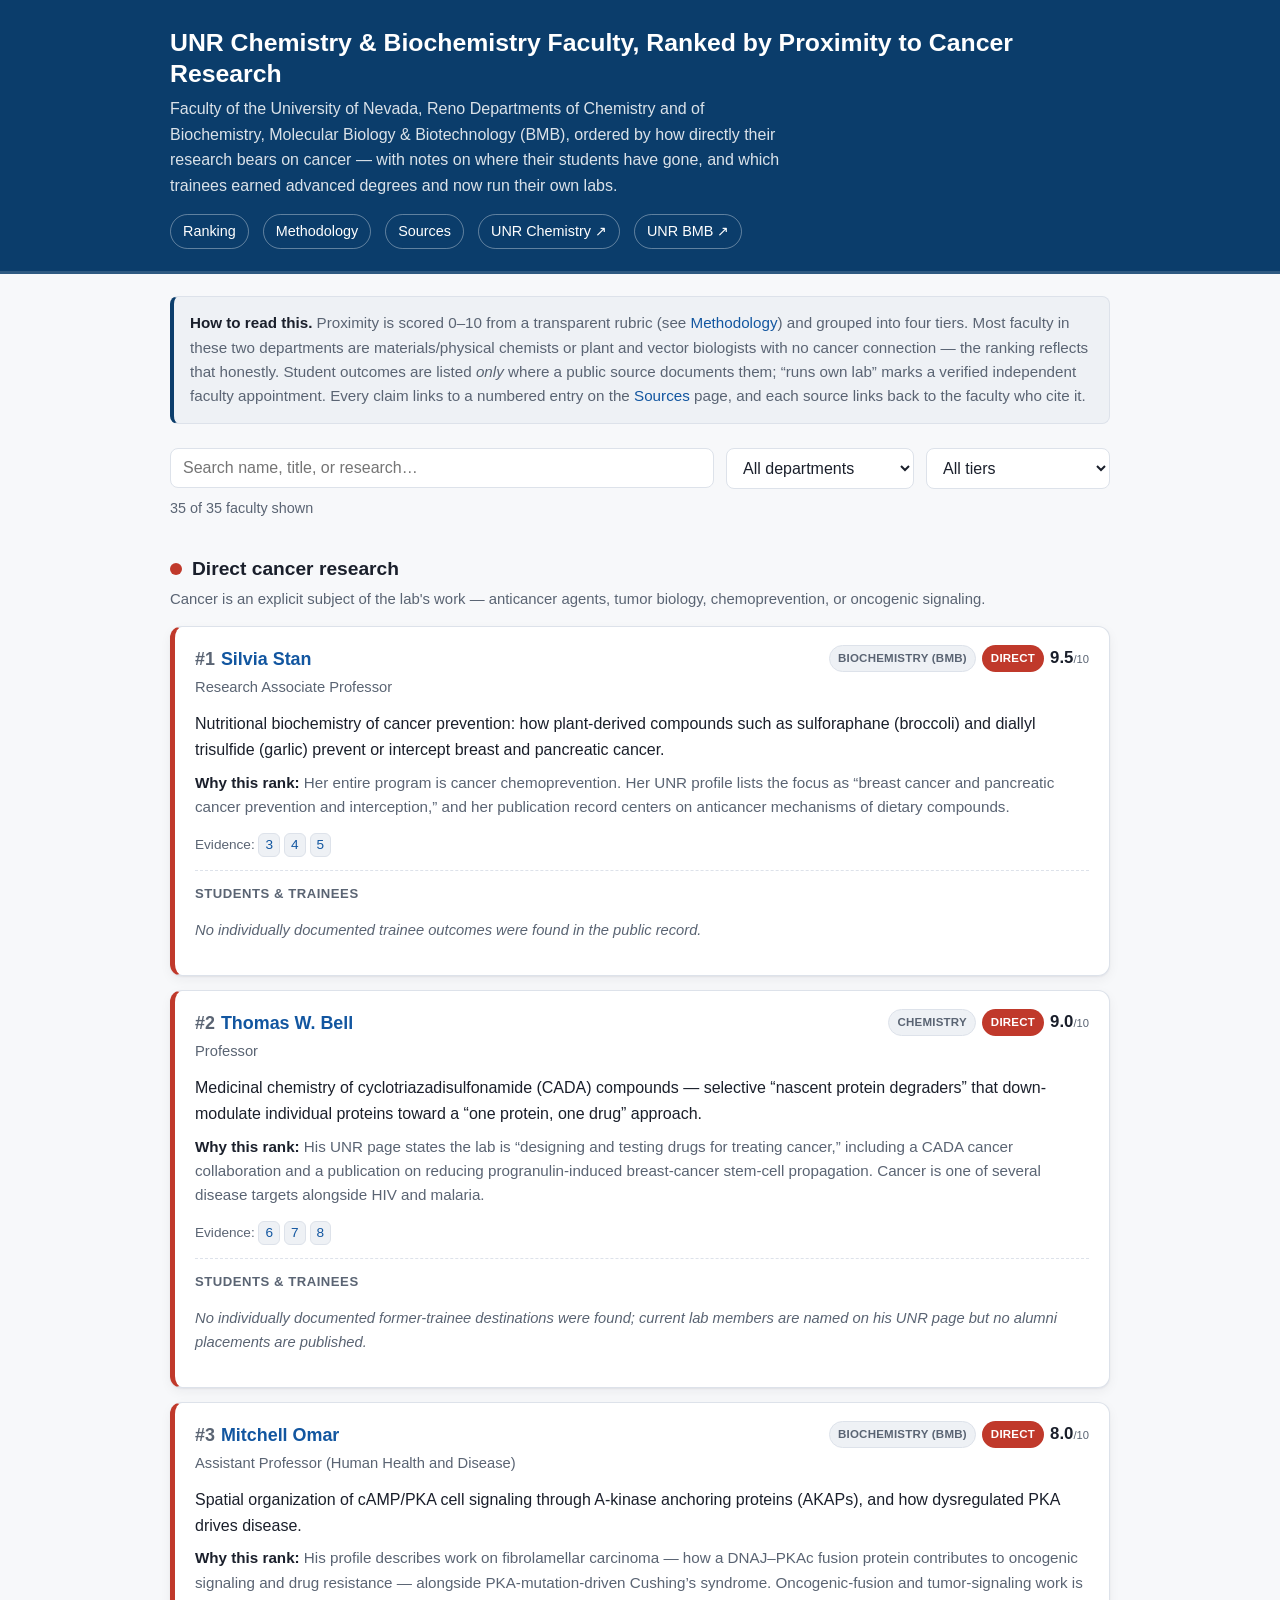
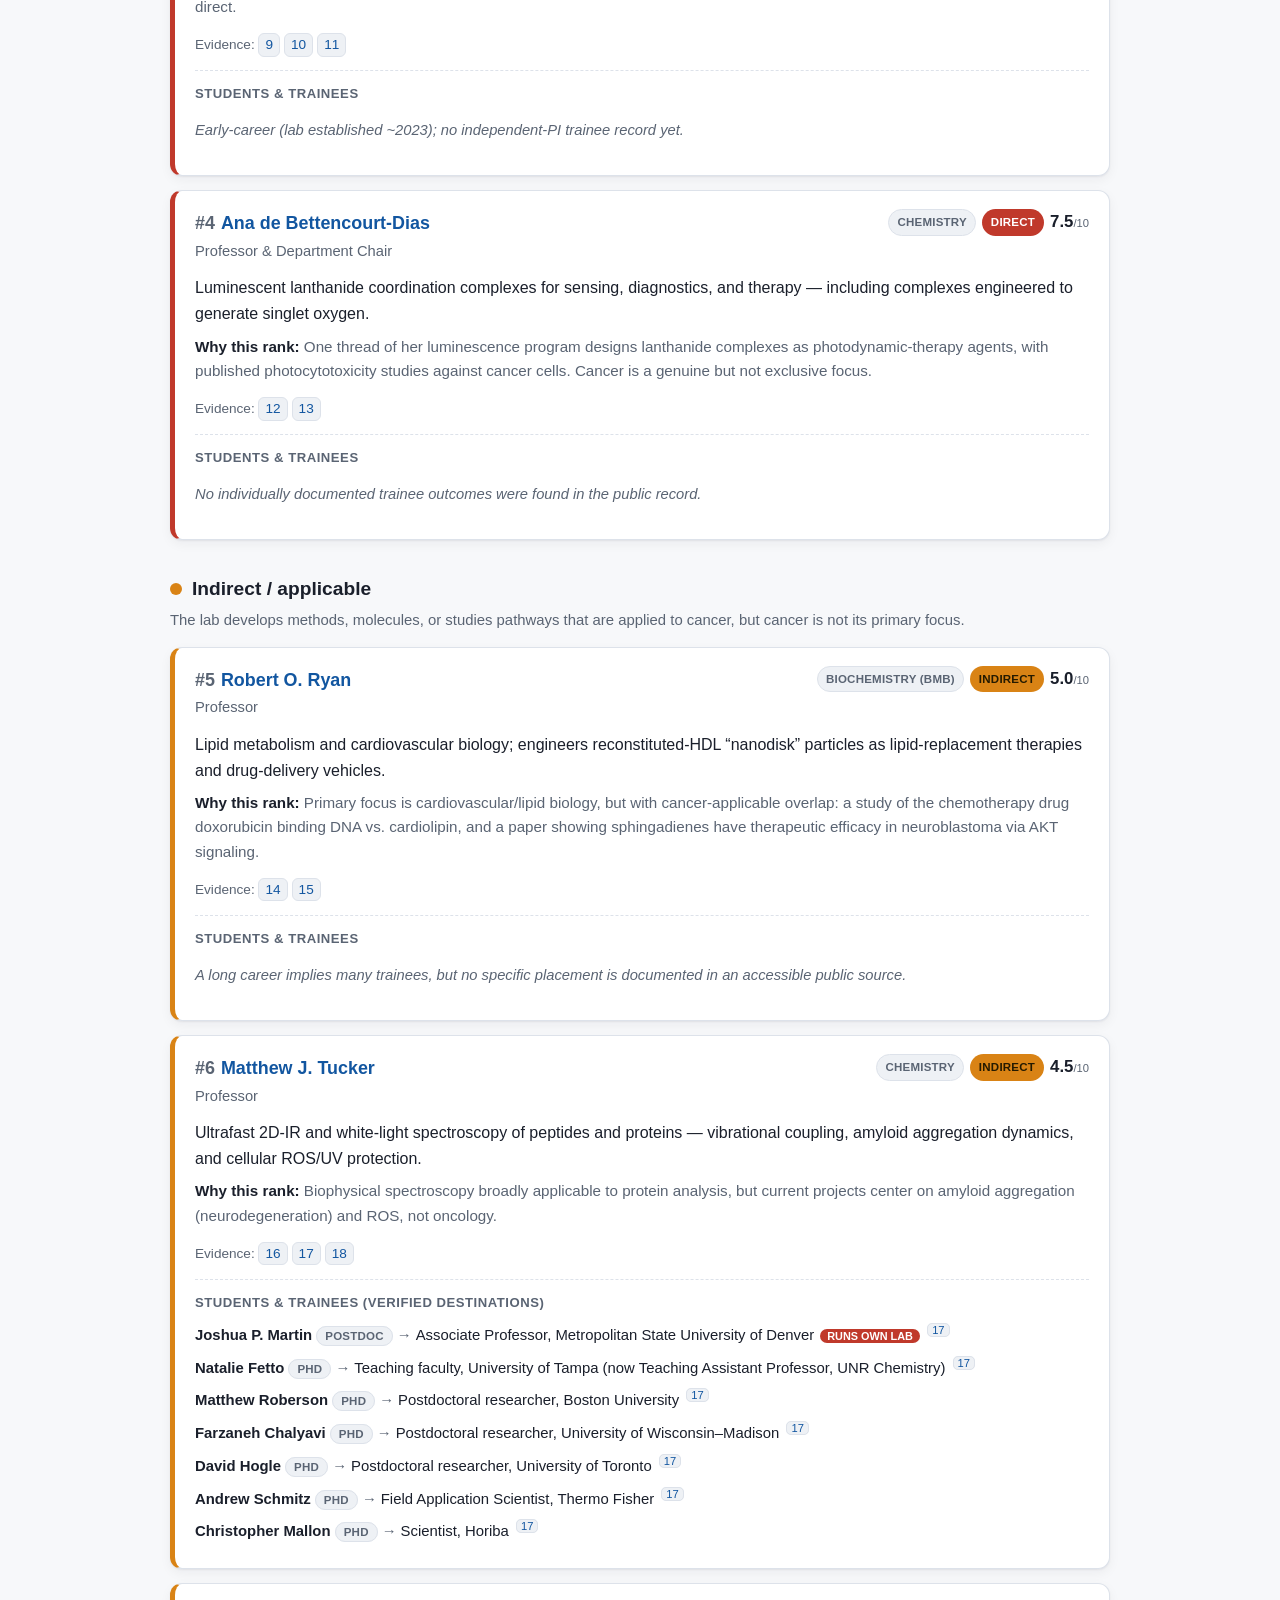
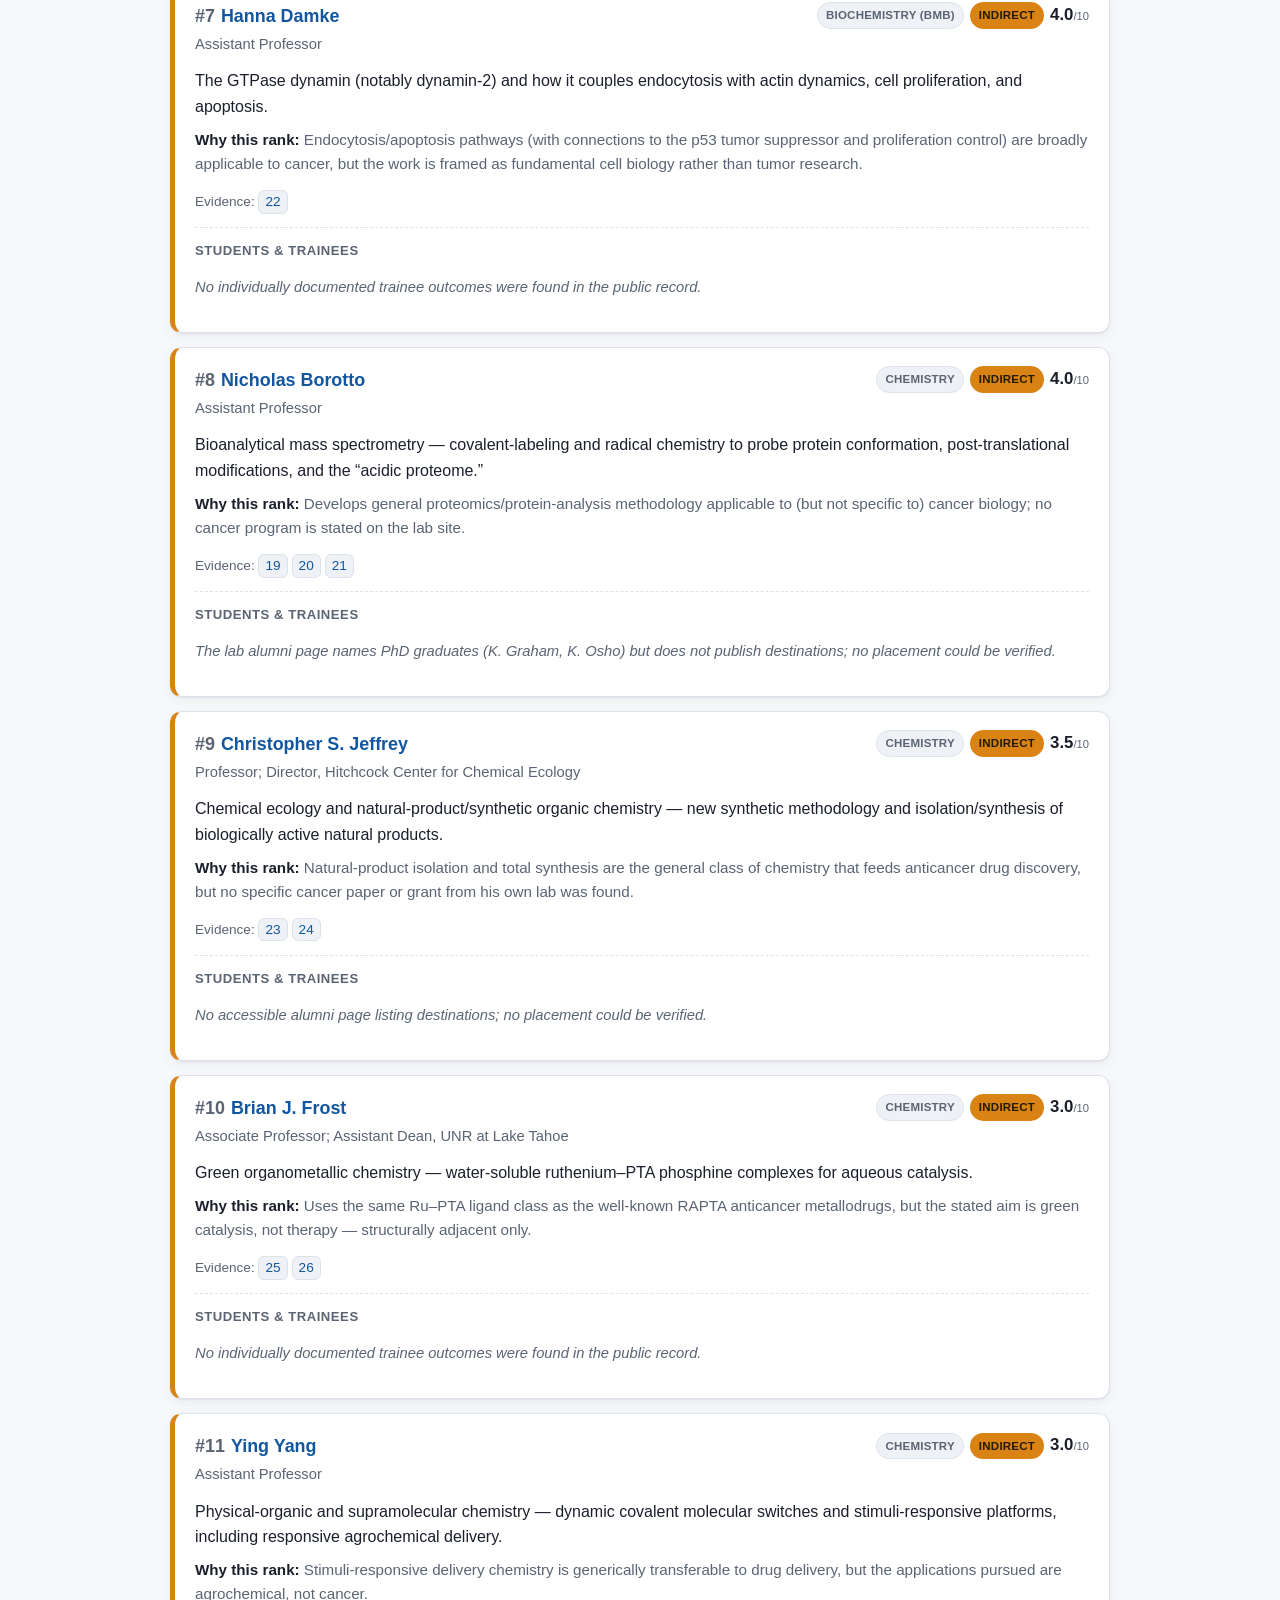
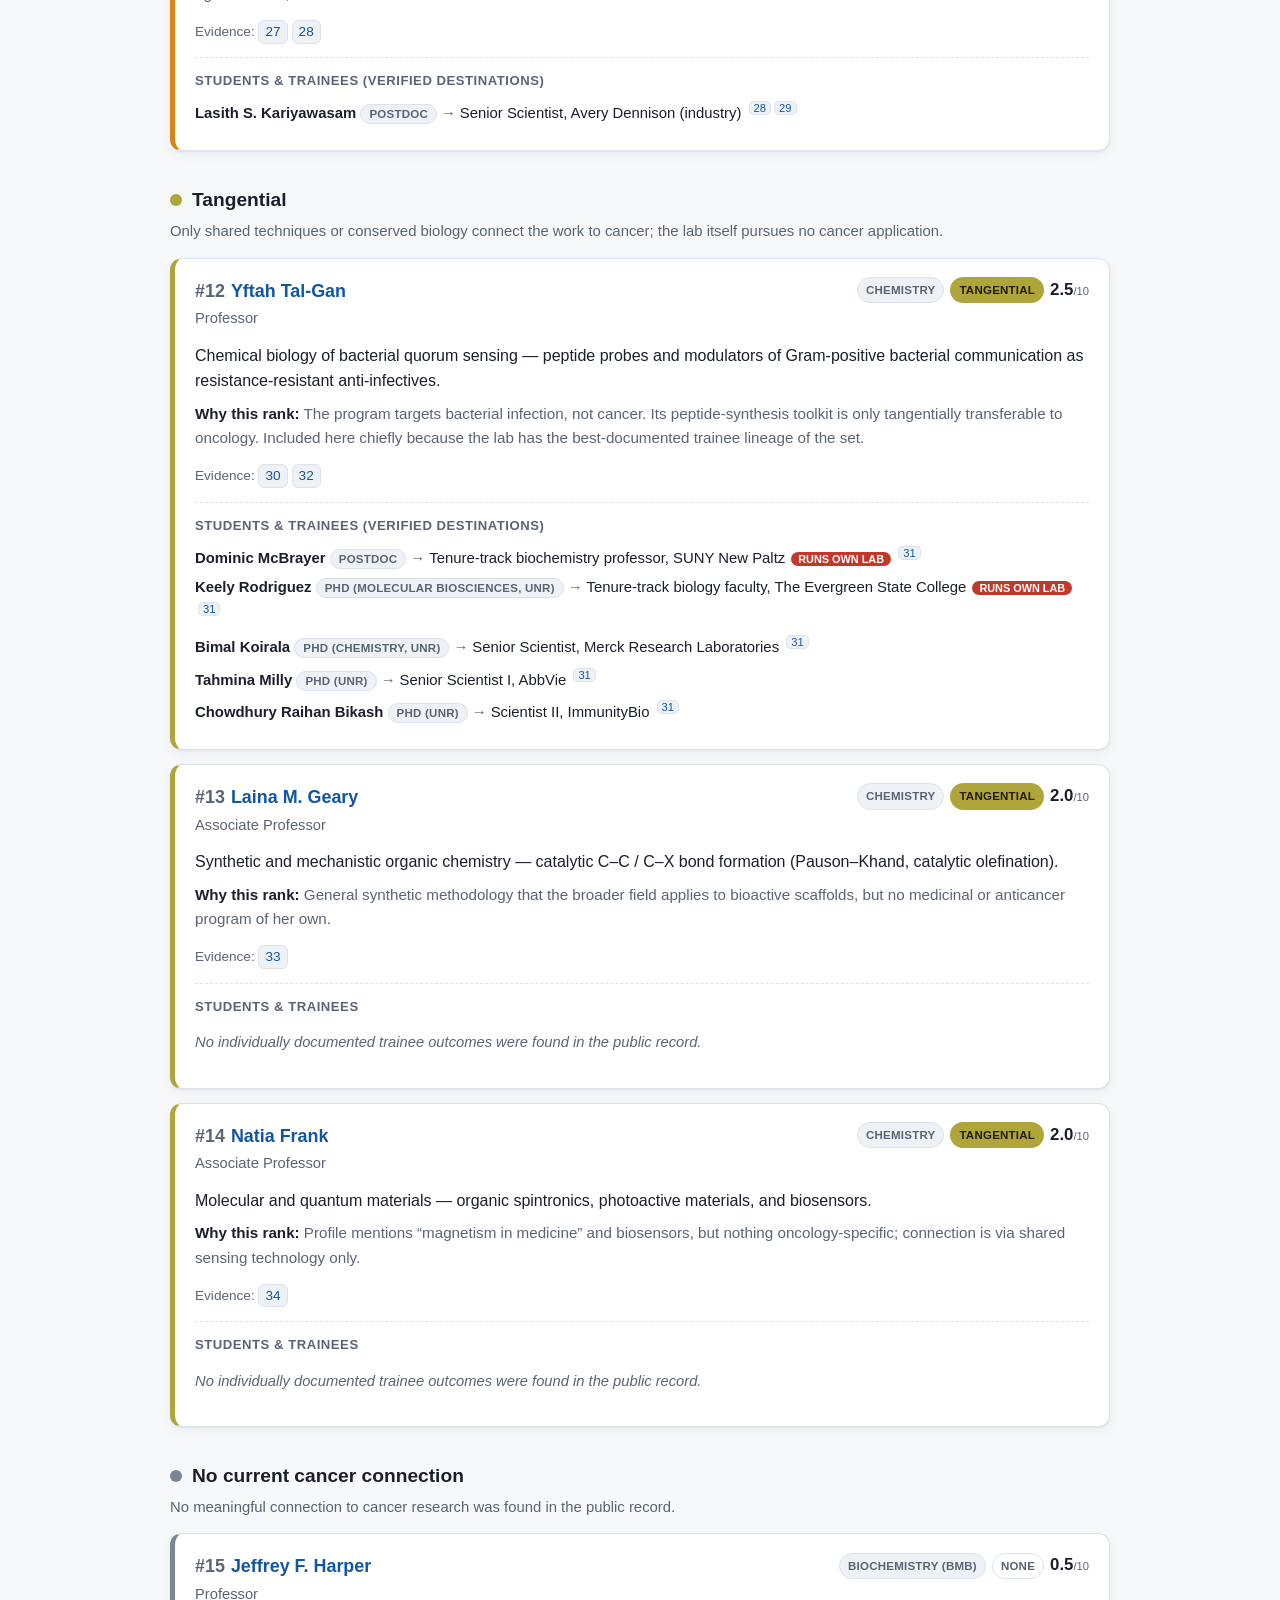
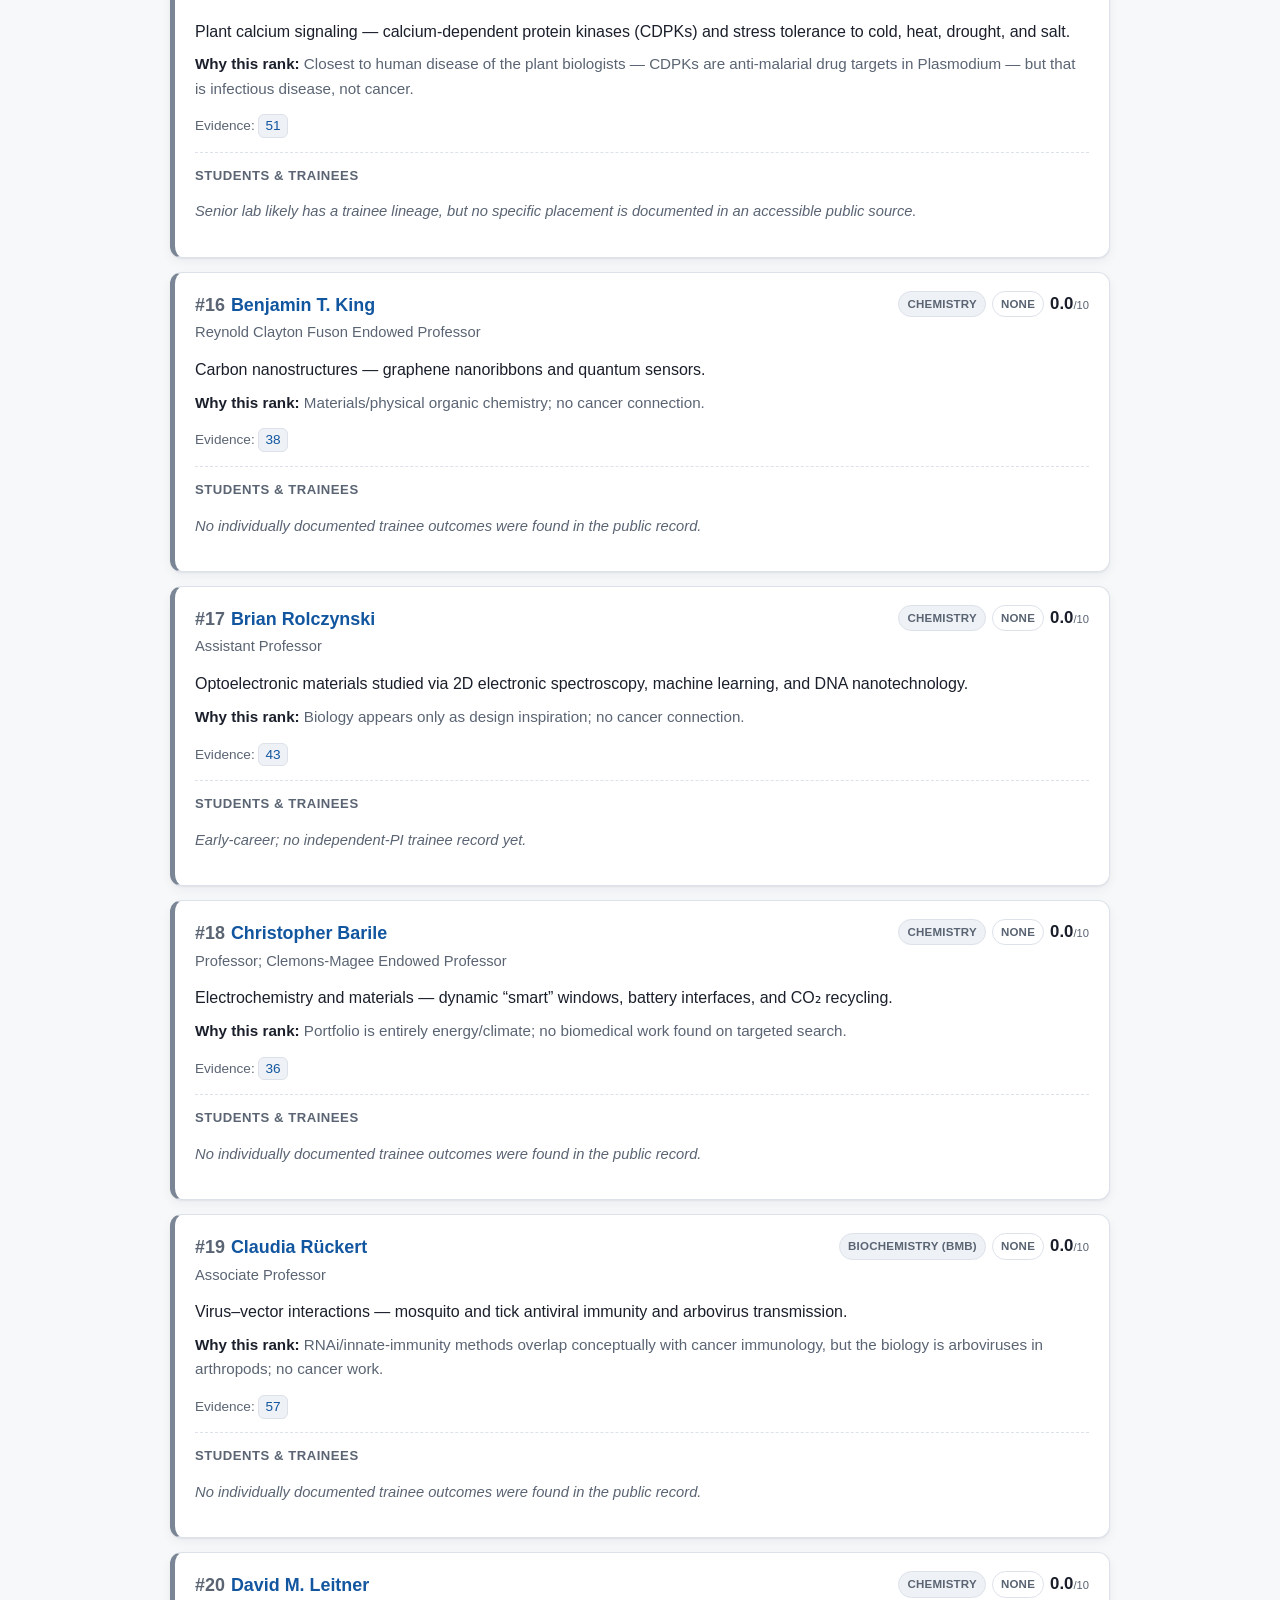
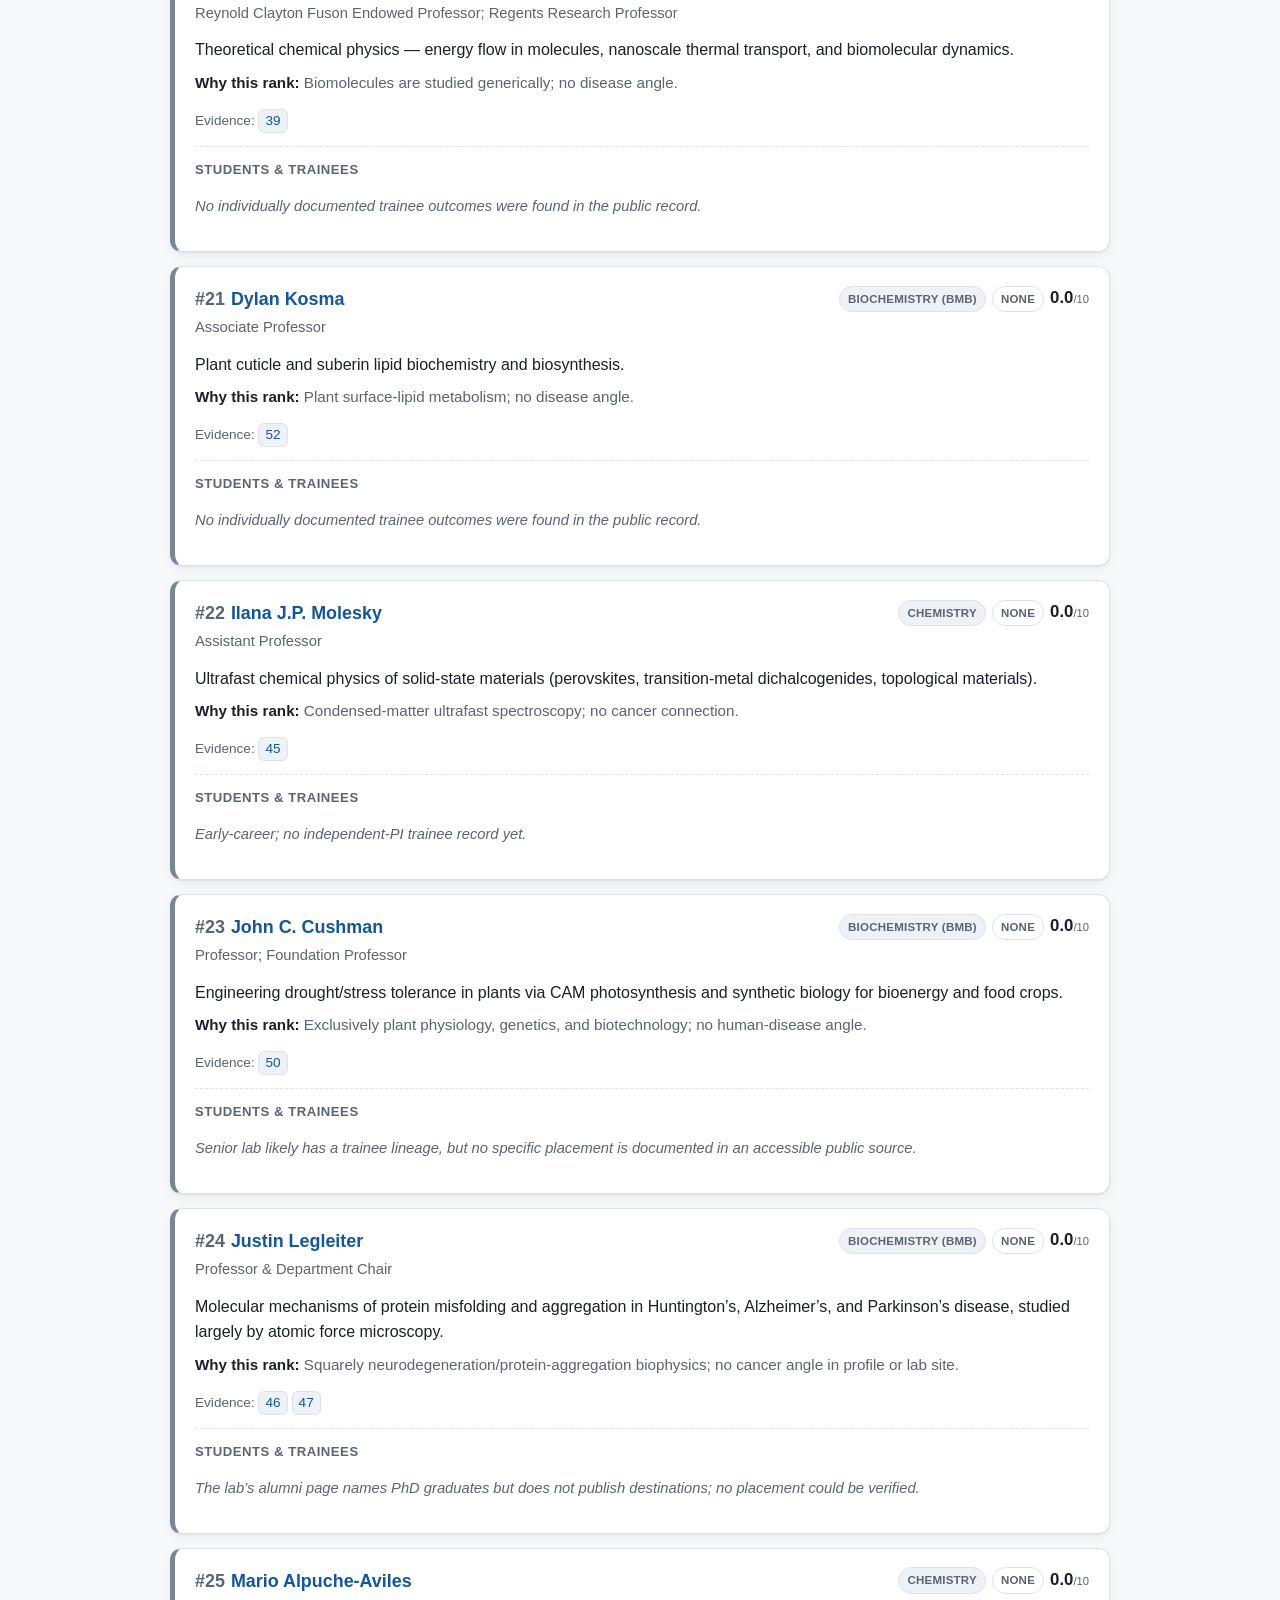
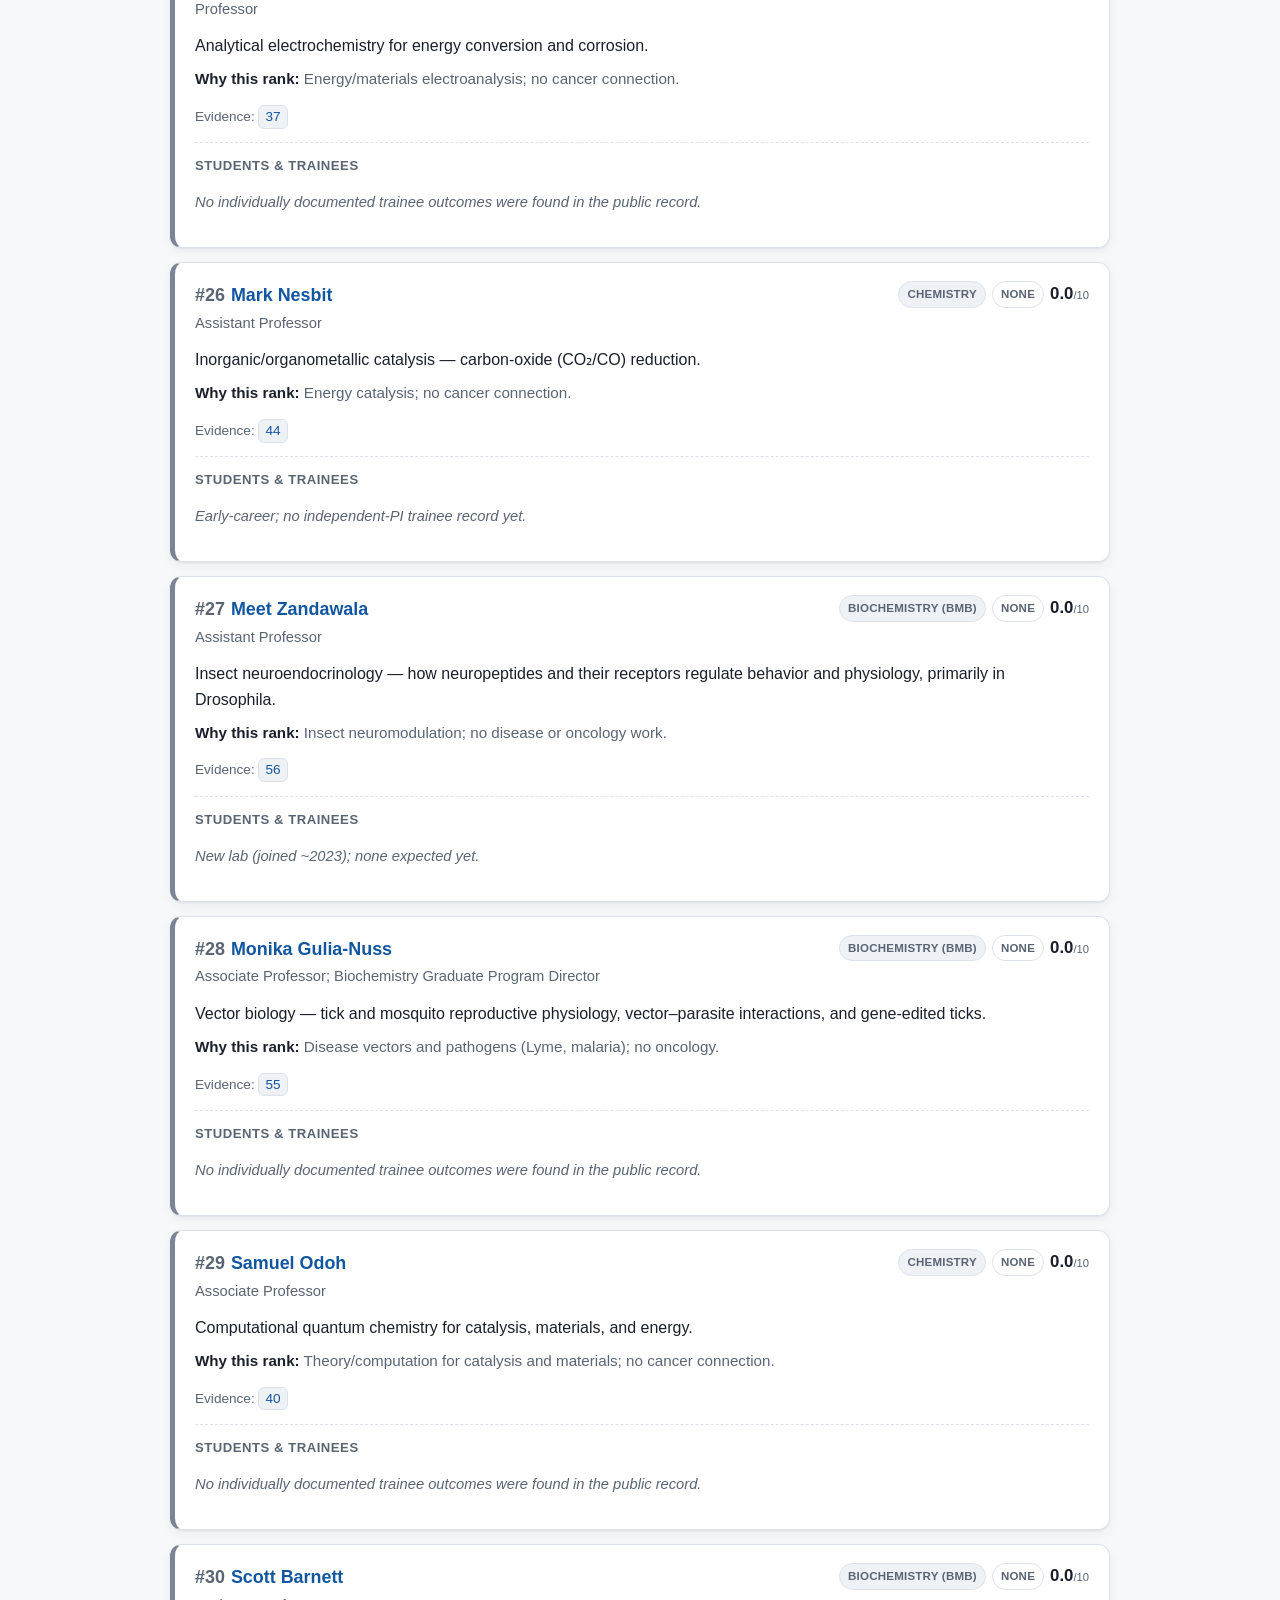
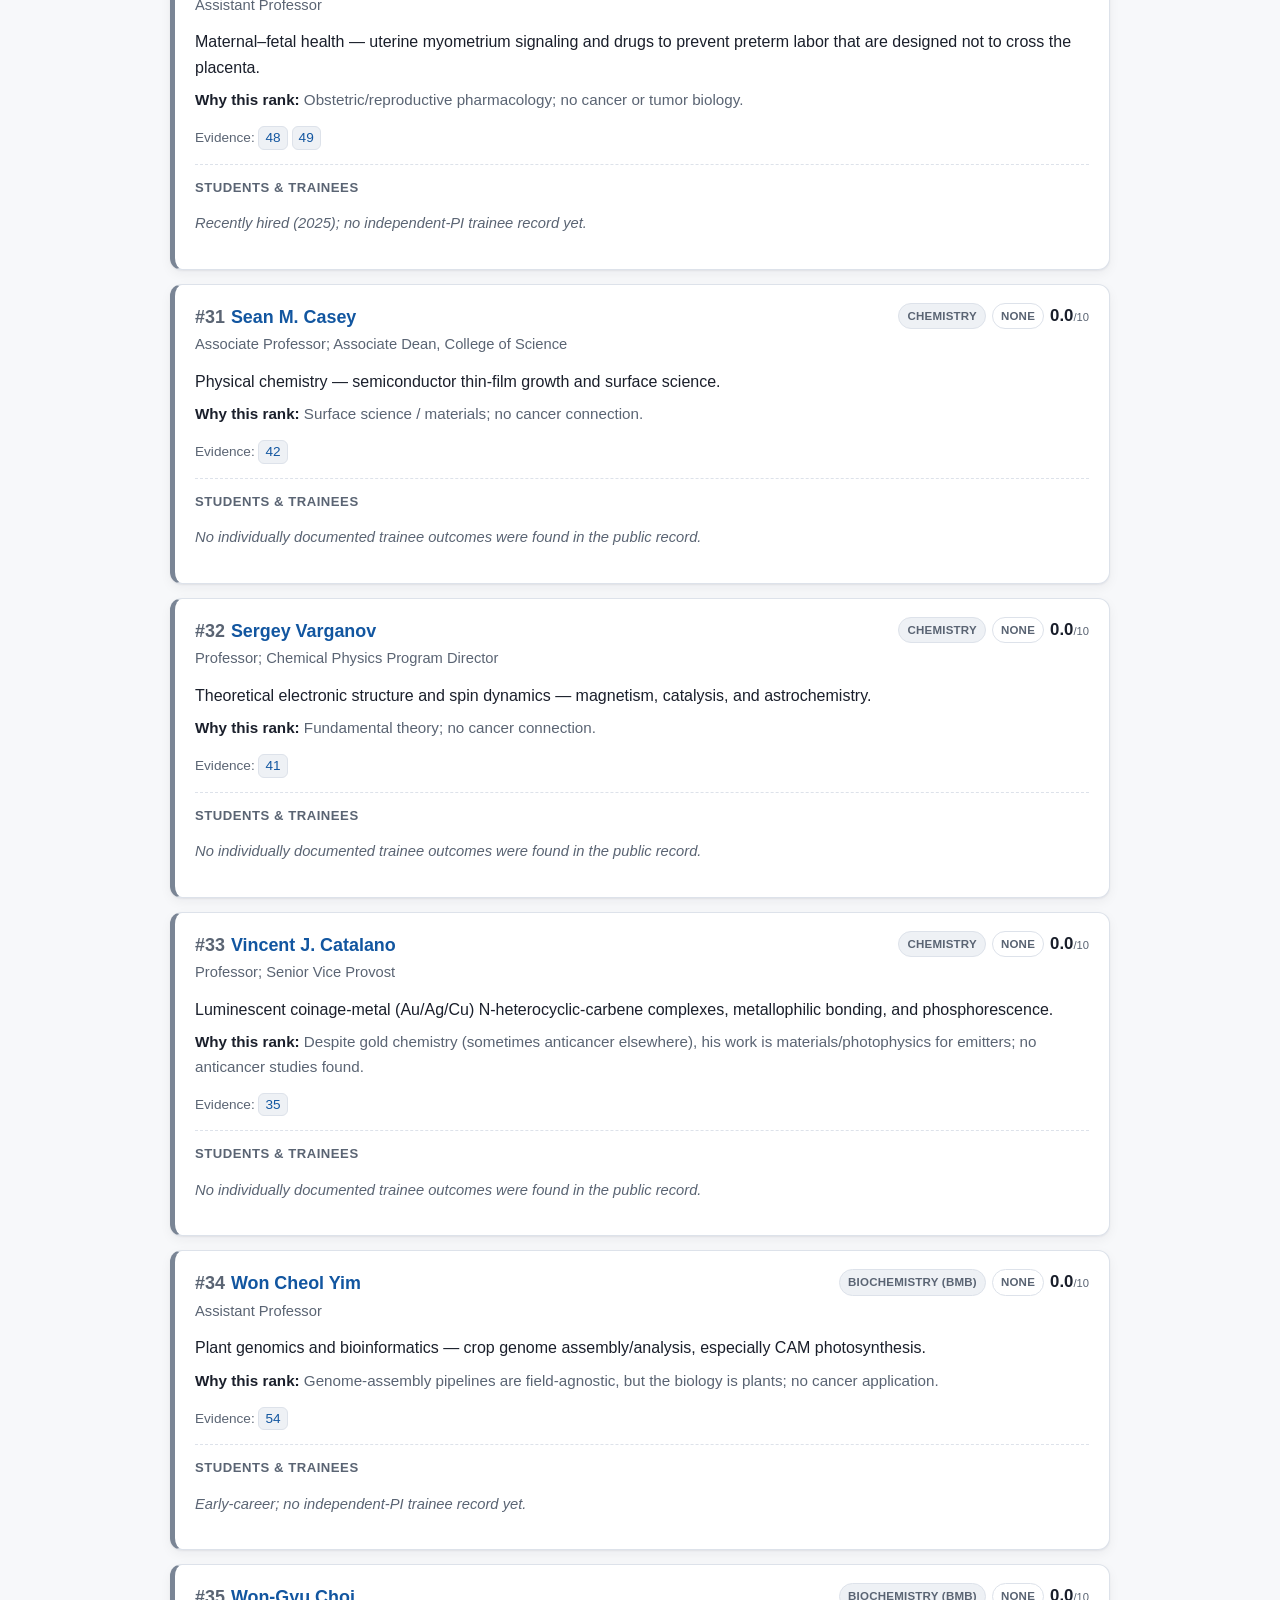
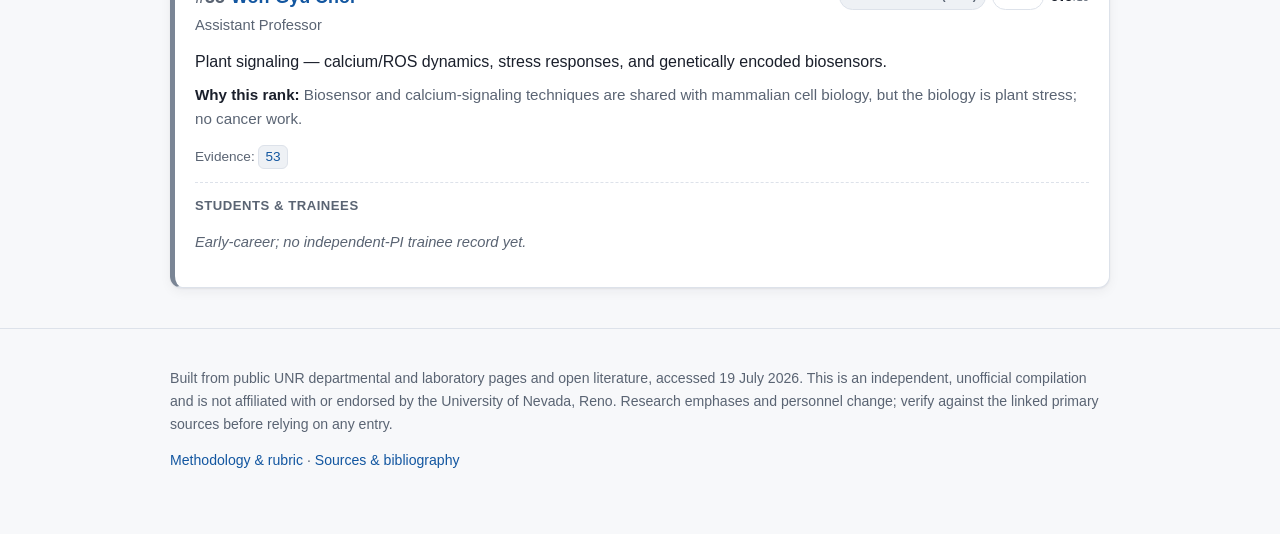
==== index.html @ be1495fa "UNR Chemistry & BMB faculty ranked by cancer-research proximity Static GitHub Pages site (no build s" ====
<!DOCTYPE html>
<html lang="en">
<head>
  <meta charset="utf-8" />
  <meta name="viewport" content="width=device-width, initial-scale=1" />
  <title>UNR Chemistry &amp; Biochemistry Faculty — Ranked by Proximity to Cancer Research</title>
  <meta name="description" content="University of Nevada, Reno Chemistry and Biochemistry (BMB) faculty ranked by how close their research is to cancer research, with verified student-outcome notes and cited sources." />
  <link rel="icon" type="image/svg+xml" href="assets/favicon.svg" />
  <link rel="stylesheet" href="assets/styles.css" />
</head>
<body>
  <header class="site-header">
    <div class="wrap">
      <h1>UNR Chemistry &amp; Biochemistry Faculty, Ranked by Proximity to Cancer Research</h1>
      <p>Faculty of the University of Nevada, Reno Departments of Chemistry and of Biochemistry, Molecular Biology &amp; Biotechnology (BMB), ordered by how directly their research bears on cancer — with notes on where their students have gone, and which trainees earned advanced degrees and now run their own labs.</p>
      <nav class="site-nav">
        <a href="index.html">Ranking</a>
        <a href="methodology.html">Methodology</a>
        <a href="sources.html">Sources</a>
        <a href="https://www.unr.edu/chemistry/people" target="_blank" rel="noopener">UNR Chemistry ↗</a>
        <a href="https://www.unr.edu/bmb/directory" target="_blank" rel="noopener">UNR BMB ↗</a>
      </nav>
    </div>
  </header>

  <main class="wrap">
    <div class="note">
      <strong>How to read this.</strong> Proximity is scored 0–10 from a transparent
      rubric (see <a href="methodology.html">Methodology</a>) and grouped into four
      tiers. Most faculty in these two departments are materials/physical chemists or
      plant and vector biologists with no cancer connection — the ranking reflects that
      honestly. Student outcomes are listed <em>only</em> where a public source documents
      them; “runs own lab” marks a verified independent faculty appointment. Every claim
      links to a numbered entry on the <a href="sources.html">Sources</a> page, and each
      source links back to the faculty who cite it.
    </div>

    <div class="controls">
      <input type="search" id="search" placeholder="Search name, title, or research…" aria-label="Search faculty" />
      <select id="dept-filter" aria-label="Filter by department">
        <option value="">All departments</option>
        <option value="Chemistry">Chemistry</option>
        <option value="BMB">Biochemistry (BMB)</option>
      </select>
      <select id="tier-filter" aria-label="Filter by tier">
        <option value="">All tiers</option>
        <option value="Direct">Direct</option>
        <option value="Indirect">Indirect / applicable</option>
        <option value="Tangential">Tangential</option>
        <option value="None">No connection</option>
      </select>
    </div>
    <p class="result-count" id="result-count"></p>

    <noscript>
      <div class="note">This ranking is generated in your browser from a small data file.
      Please enable JavaScript, or read the underlying data in
      <code>assets/data.js</code> and the write-up in <a href="methodology.html">Methodology</a>.</div>
    </noscript>

    <div id="ranking"></div>
  </main>

  <footer class="site-footer">
    <div class="wrap">
      <p>Built from public UNR departmental and laboratory pages and open literature, accessed 19 July 2026. This is an independent, unofficial compilation and is not affiliated with or endorsed by the University of Nevada, Reno. Research emphases and personnel change; verify against the linked primary sources before relying on any entry.</p>
      <p><a href="methodology.html">Methodology &amp; rubric</a> · <a href="sources.html">Sources &amp; bibliography</a></p>
    </div>
  </footer>

  <script src="assets/data.js"></script>
  <script src="assets/app.js"></script>
</body>
</html>
---- assets/styles.css ----
/*
 * styles.css — presentation for the UNR cancer-proximity faculty site.
 * Structure mirrors the page sections in index.html; each block is labelled so
 * the CSS and the markup can be read side by side (see README > "Project layout").
 *
 * Colour system: one accent (UNR navy/blue) plus four tier hues chosen to stay
 * distinguishable in light and dark and for common colour-vision deficiencies.
 */

:root {
  --bg: #f7f8fa;
  --surface: #ffffff;
  --surface-2: #eef1f5;
  --text: #1a1f2b;
  --text-muted: #5a6473;
  --border: #dde2ea;
  --accent: #0b3d6b;         /* UNR-style navy */
  --accent-ink: #ffffff;
  --link: #1256a0;

  /* Tier hues */
  --tier-direct: #c0392b;    /* red — closest to cancer */
  --tier-indirect: #d98315;  /* amber */
  --tier-tangential: #b0a53a;/* olive */
  --tier-none: #7a8595;      /* grey */

  --shadow: 0 1px 2px rgba(16, 24, 40, .06), 0 4px 12px rgba(16, 24, 40, .05);
  --radius: 12px;
  --maxw: 980px;
}

@media (prefers-color-scheme: dark) {
  :root {
    --bg: #10141c;
    --surface: #171d28;
    --surface-2: #1e2735;
    --text: #e8ecf3;
    --text-muted: #9aa6b6;
    --border: #2a3444;
    --accent: #3d7fc0;
    --accent-ink: #0a0e14;
    --link: #79b0e8;
    --tier-direct: #e5675a;
    --tier-indirect: #eaa64d;
    --tier-tangential: #ccc05a;
    --tier-none: #90a0b2;
    --shadow: 0 1px 2px rgba(0, 0, 0, .4), 0 6px 18px rgba(0, 0, 0, .35);
  }
}

* { box-sizing: border-box; }

html { scroll-behavior: smooth; }

body {
  margin: 0;
  font: 16px/1.6 -apple-system, BlinkMacSystemFont, "Segoe UI", Roboto, Helvetica, Arial, sans-serif;
  color: var(--text);
  background: var(--bg);
  -webkit-font-smoothing: antialiased;
}

a { color: var(--link); text-decoration: none; }
a:hover { text-decoration: underline; }

.wrap { max-width: var(--maxw); margin: 0 auto; padding: 0 20px; }

/* --- Header / nav ---------------------------------------------------------- */
.site-header {
  background: var(--accent);
  color: var(--accent-ink);
  padding: 28px 0 22px;
  border-bottom: 3px solid rgba(255, 255, 255, .15);
}
.site-header h1 { margin: 0 0 6px; font-size: 1.55rem; line-height: 1.25; }
.site-header p { margin: 0; color: rgba(255, 255, 255, .85); max-width: 70ch; }
.site-nav { display: flex; flex-wrap: wrap; gap: 14px; margin-top: 16px; }
.site-nav a {
  color: var(--accent-ink);
  border: 1px solid rgba(255, 255, 255, .35);
  padding: 5px 12px; border-radius: 999px; font-size: .9rem;
}
.site-nav a:hover { background: rgba(255, 255, 255, .14); text-decoration: none; }

/* --- Callouts -------------------------------------------------------------- */
.note {
  background: var(--surface-2);
  border: 1px solid var(--border);
  border-left: 4px solid var(--accent);
  border-radius: 8px;
  padding: 14px 16px;
  margin: 22px 0;
  color: var(--text-muted);
  font-size: .95rem;
}
.note strong { color: var(--text); }

/* --- Controls -------------------------------------------------------------- */
.controls {
  display: flex; flex-wrap: wrap; gap: 12px; align-items: center;
  margin: 24px 0 8px;
}
.controls input[type="search"] {
  flex: 1 1 240px; min-width: 200px;
  padding: 10px 12px; font-size: 1rem;
  border: 1px solid var(--border); border-radius: 8px;
  background: var(--surface); color: var(--text);
}
.controls select {
  padding: 10px 12px; font-size: 1rem;
  border: 1px solid var(--border); border-radius: 8px;
  background: var(--surface); color: var(--text);
}
.result-count { color: var(--text-muted); font-size: .9rem; margin: 4px 0 0; }

/* --- Tier sections --------------------------------------------------------- */
.tier { margin: 34px 0; }
.tier-head { display: flex; align-items: baseline; gap: 10px; flex-wrap: wrap; }
.tier-head h2 { margin: 0; font-size: 1.2rem; }
.tier-dot { width: 12px; height: 12px; border-radius: 50%; display: inline-block; }
.tier-blurb { color: var(--text-muted); font-size: .93rem; margin: 4px 0 14px; }

.tier[data-tier="Direct"] .tier-dot { background: var(--tier-direct); }
.tier[data-tier="Indirect"] .tier-dot { background: var(--tier-indirect); }
.tier[data-tier="Tangential"] .tier-dot { background: var(--tier-tangential); }
.tier[data-tier="None"] .tier-dot { background: var(--tier-none); }

/* --- Faculty cards --------------------------------------------------------- */
.card {
  background: var(--surface);
  border: 1px solid var(--border);
  border-radius: var(--radius);
  box-shadow: var(--shadow);
  padding: 18px 20px;
  margin: 14px 0;
  border-left: 5px solid var(--tier-none);
}
.card[data-tier="Direct"] { border-left-color: var(--tier-direct); }
.card[data-tier="Indirect"] { border-left-color: var(--tier-indirect); }
.card[data-tier="Tangential"] { border-left-color: var(--tier-tangential); }
.card[data-tier="None"] { border-left-color: var(--tier-none); }

.card-top { display: flex; justify-content: space-between; gap: 12px; align-items: flex-start; }
.card h3 { margin: 0; font-size: 1.12rem; }
.card h3 .rank { color: var(--text-muted); font-weight: 600; margin-right: 6px; }
.card .title { color: var(--text-muted); font-size: .92rem; margin: 2px 0 0; }

.badges { display: flex; flex-wrap: wrap; gap: 6px; align-items: center; }
.badge {
  font-size: .72rem; font-weight: 700; letter-spacing: .02em;
  text-transform: uppercase;
  padding: 3px 8px; border-radius: 999px;
  border: 1px solid var(--border); color: var(--text-muted);
  white-space: nowrap;
}
.badge.dept { background: var(--surface-2); }
.badge.tier-Direct { background: var(--tier-direct); color: #fff; border-color: transparent; }
.badge.tier-Indirect { background: var(--tier-indirect); color: #241a00; border-color: transparent; }
.badge.tier-Tangential { background: var(--tier-tangential); color: #201d00; border-color: transparent; }
.badge.tier-None { background: transparent; }

.score {
  font-variant-numeric: tabular-nums;
  font-weight: 700; font-size: 1.05rem;
  color: var(--text);
}
.score small { color: var(--text-muted); font-weight: 500; font-size: .7rem; }

.card p.research { margin: 12px 0 8px; }
.card .rationale { color: var(--text-muted); font-size: .95rem; margin: 0 0 8px; }
.card .rationale b { color: var(--text); font-weight: 600; }

/* Citations */
.cites { font-size: .85rem; color: var(--text-muted); }
.cites a {
  display: inline-block; margin-right: 4px;
  background: var(--surface-2); border: 1px solid var(--border);
  border-radius: 6px; padding: 0 6px; font-variant-numeric: tabular-nums;
}

/* Students */
.students { margin-top: 12px; border-top: 1px dashed var(--border); padding-top: 12px; }
.students h4 { margin: 0 0 8px; font-size: .82rem; text-transform: uppercase; letter-spacing: .04em; color: var(--text-muted); }
.students ul { margin: 0; padding-left: 0; list-style: none; }
.students li { margin: 6px 0; font-size: .93rem; }
.students .who { font-weight: 600; }
.students .arrow { color: var(--text-muted); margin: 0 4px; }
.students .own-lab {
  font-size: .68rem; font-weight: 700; text-transform: uppercase;
  background: var(--tier-direct); color: #fff;
  border-radius: 999px; padding: 1px 7px; margin-left: 6px; white-space: nowrap;
}
.students .none { color: var(--text-muted); font-style: italic; font-size: .92rem; }
.students sup a {
  background: var(--surface-2); border: 1px solid var(--border);
  border-radius: 5px; padding: 0 4px; font-size: .7rem; margin-left: 3px;
}

/* --- Bibliography (sources.html) ------------------------------------------ */
.bib { margin: 8px 0; }
.bib-entry {
  background: var(--surface); border: 1px solid var(--border);
  border-radius: 10px; padding: 14px 16px; margin: 10px 0; box-shadow: var(--shadow);
}
.bib-entry .num { color: var(--text-muted); font-variant-numeric: tabular-nums; font-weight: 700; }
.bib-entry .meta { color: var(--text-muted); font-size: .88rem; margin-top: 4px; }
.bib-entry .backlinks { margin-top: 8px; font-size: .88rem; }
.bib-entry .backlinks .lbl { color: var(--text-muted); }
.local-link {
  display: inline-block; margin-top: 8px;
  background: linear-gradient(135deg, #0b3d6b, #1256a0);
  color: #fff !important; border-radius: 8px; padding: 6px 12px;
  font-size: .85rem; font-weight: 600;
}
.local-link:hover { filter: brightness(1.1); text-decoration: none; }
.local-link::before { content: "\2b07\fe0f"; margin-right: 6px; }

/* --- Methodology / prose --------------------------------------------------- */
.prose { max-width: 74ch; }
.prose h2 { margin-top: 32px; font-size: 1.25rem; }
.prose h3 { margin-top: 22px; font-size: 1.05rem; }
.prose table { border-collapse: collapse; width: 100%; margin: 16px 0; font-size: .95rem; }
.prose th, .prose td { border: 1px solid var(--border); padding: 8px 10px; text-align: left; vertical-align: top; }
.prose th { background: var(--surface-2); }
.prose code { background: var(--surface-2); padding: 1px 5px; border-radius: 5px; font-size: .9em; }

/* --- Footer ---------------------------------------------------------------- */
.site-footer {
  margin-top: 40px; padding: 24px 0 48px;
  border-top: 1px solid var(--border);
  color: var(--text-muted); font-size: .88rem;
}
.site-footer a { color: var(--link); }

.hidden { display: none !important; }

@media (max-width: 560px) {
  .card-top { flex-direction: column; }
  .site-header h1 { font-size: 1.3rem; }
}
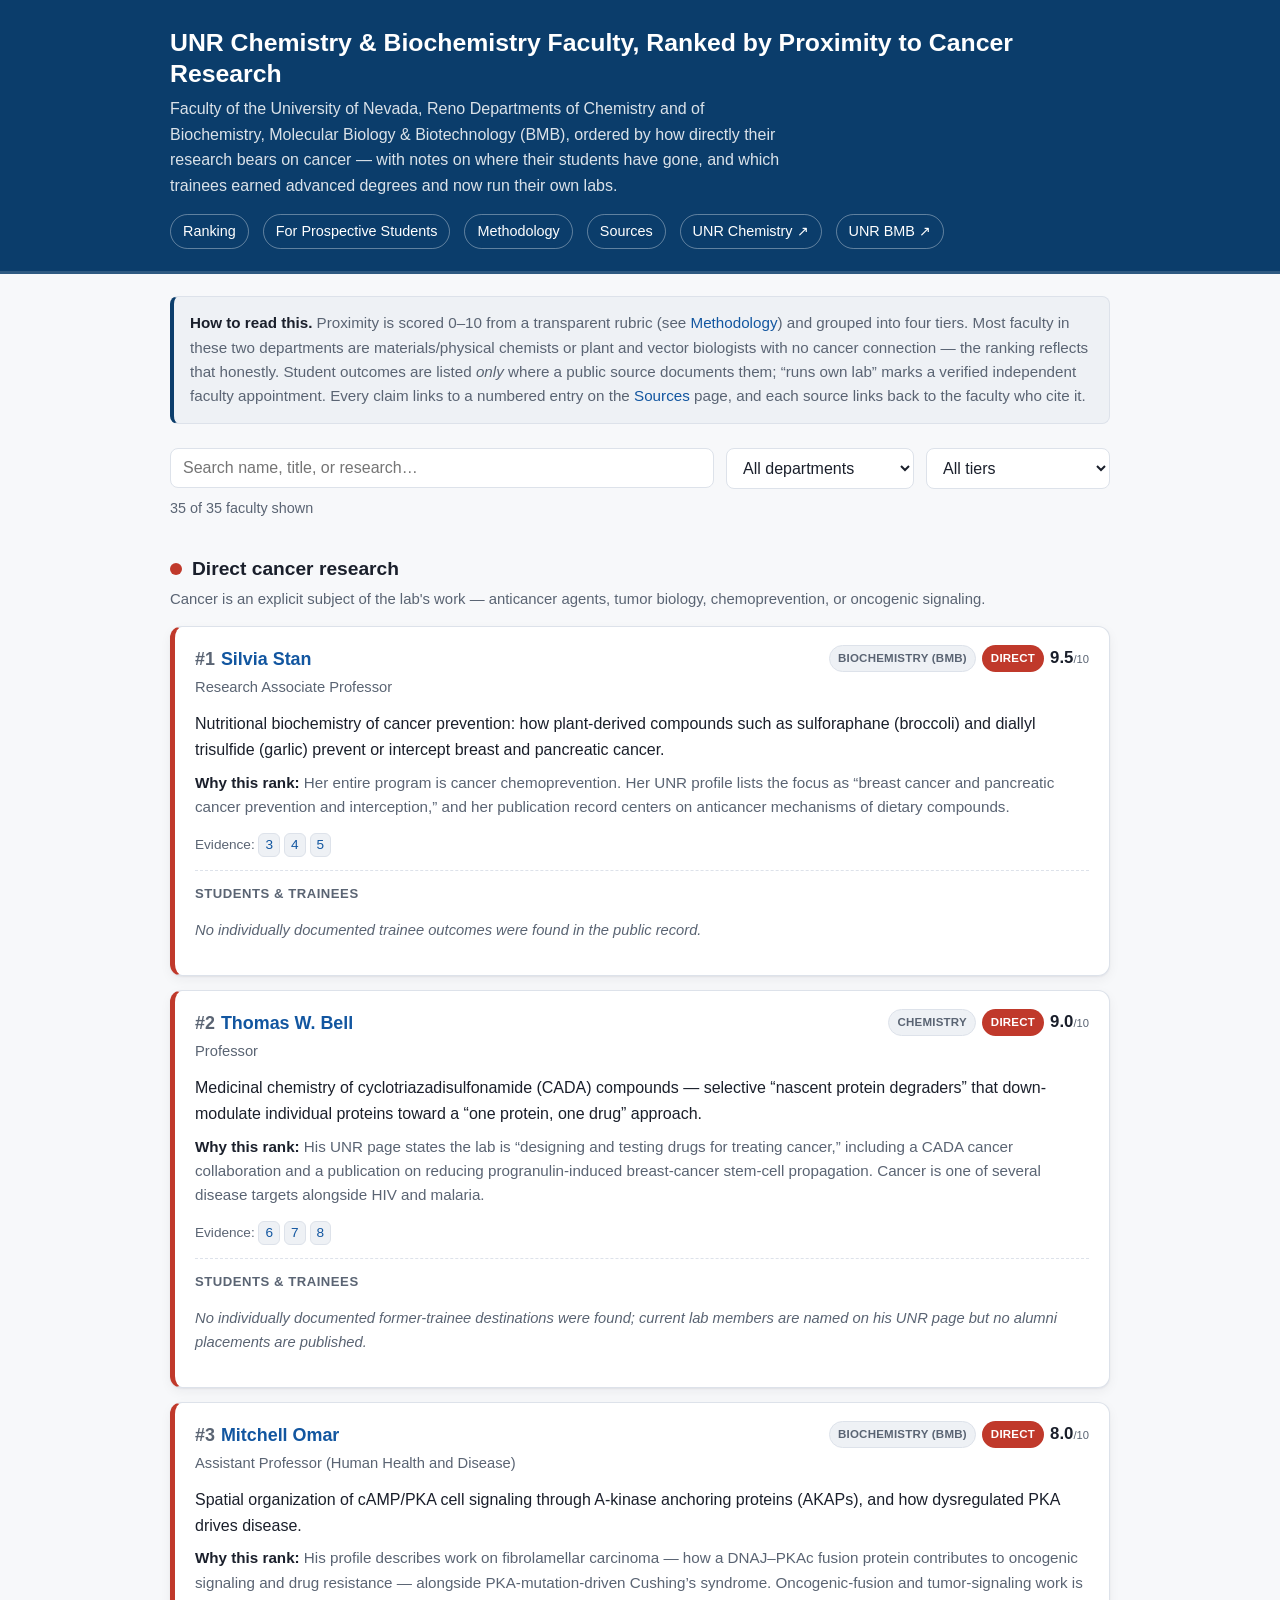
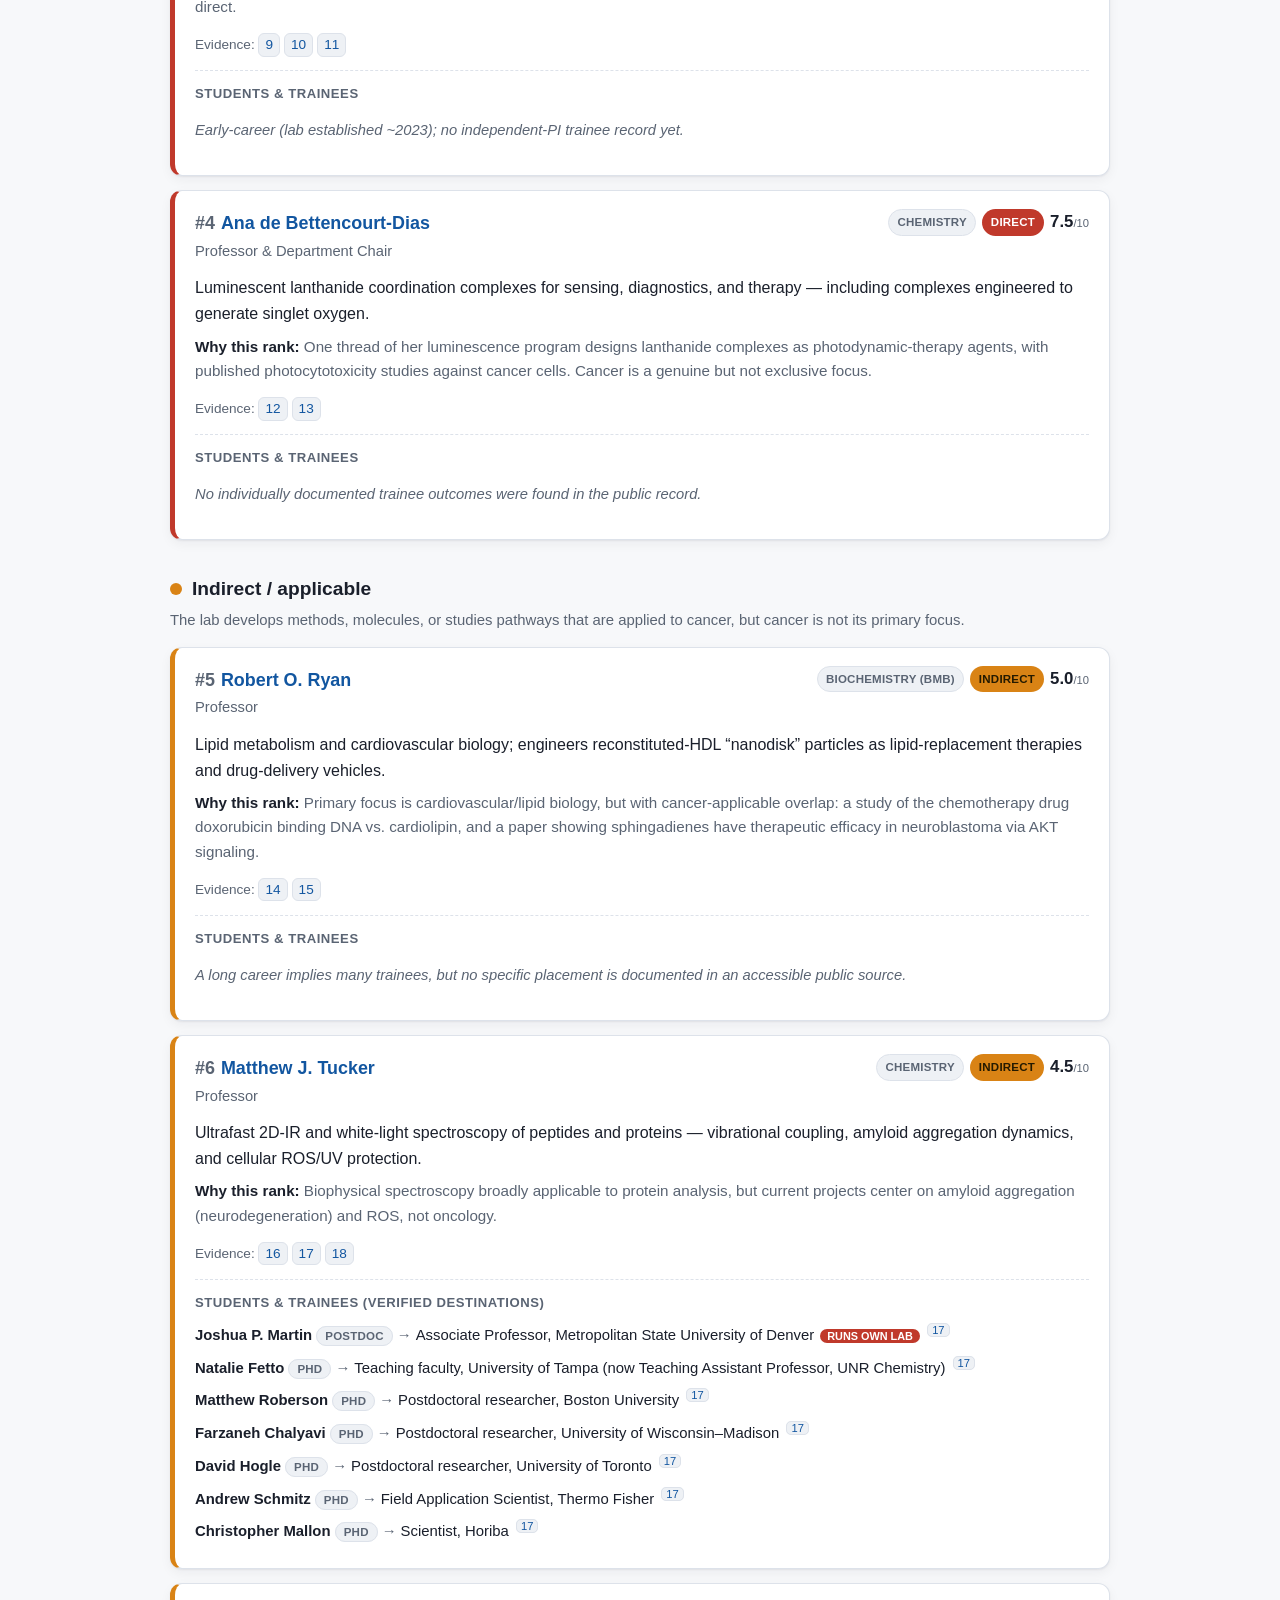
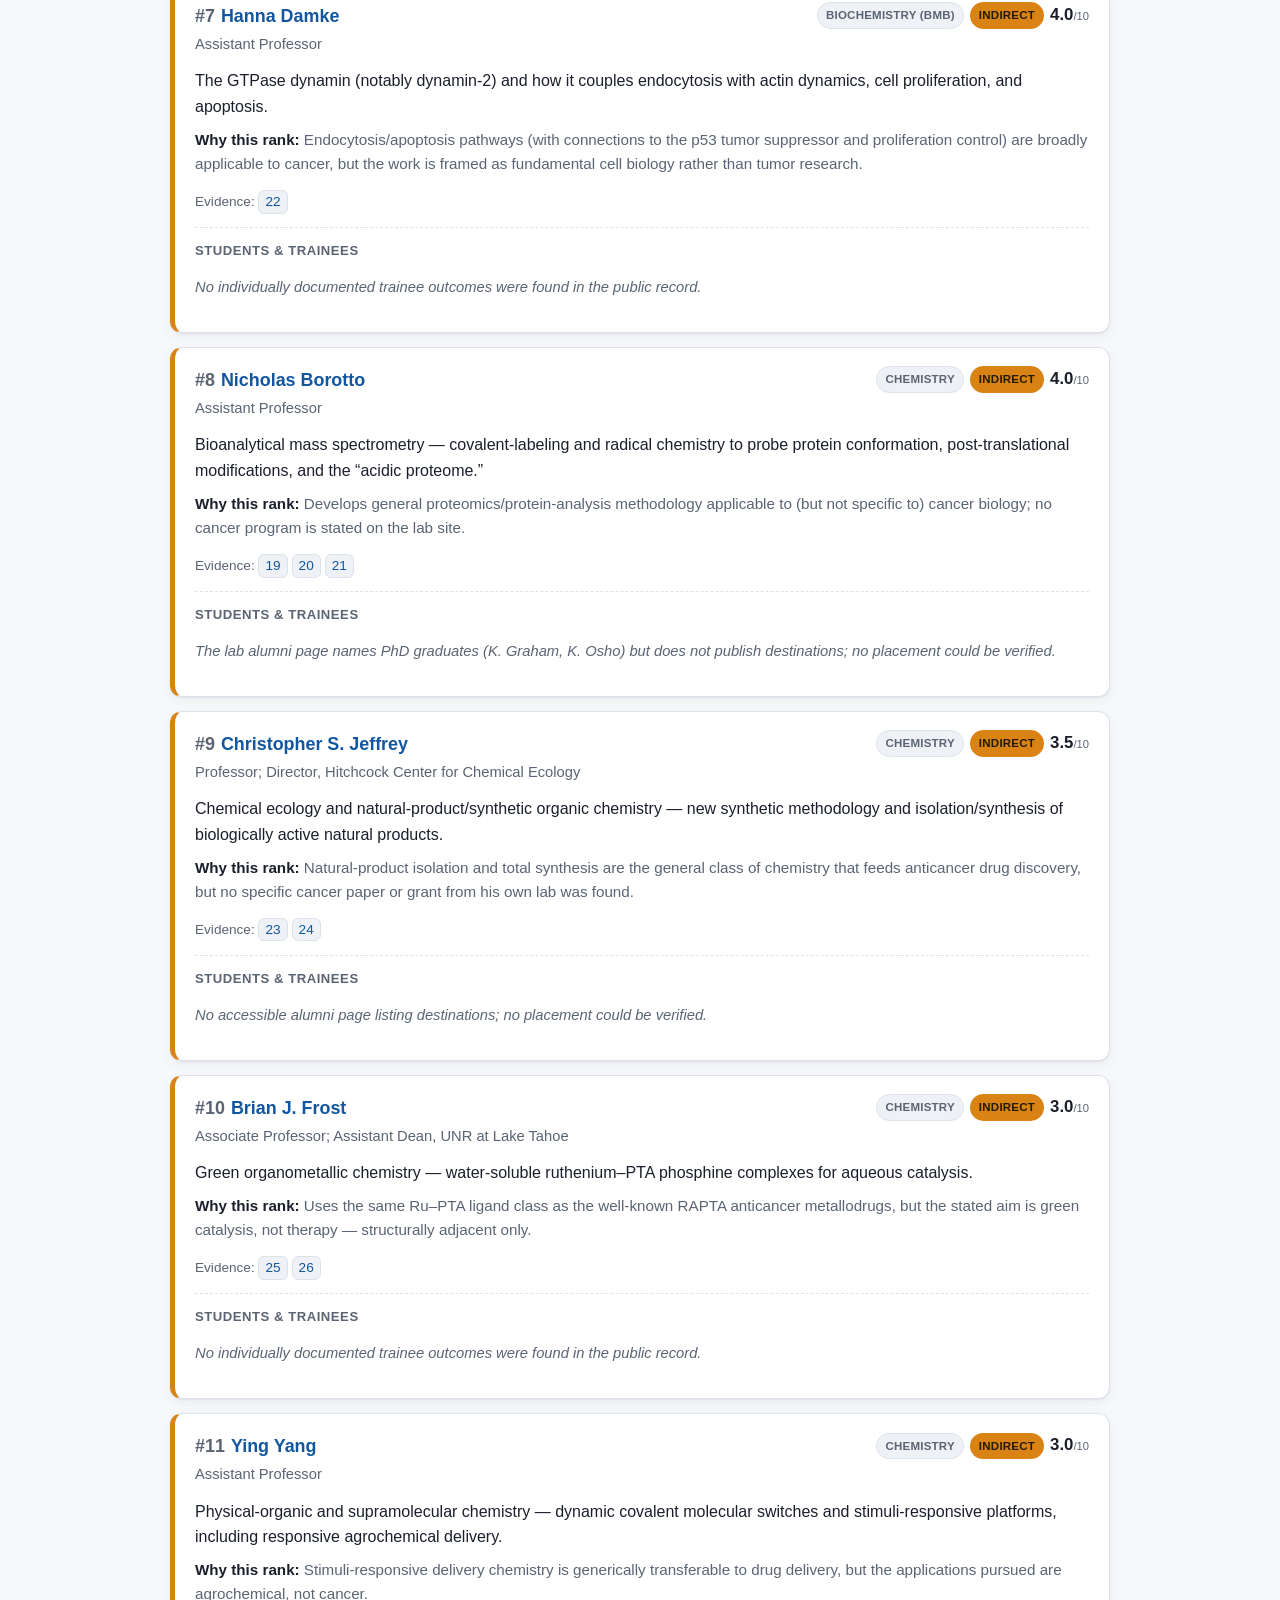
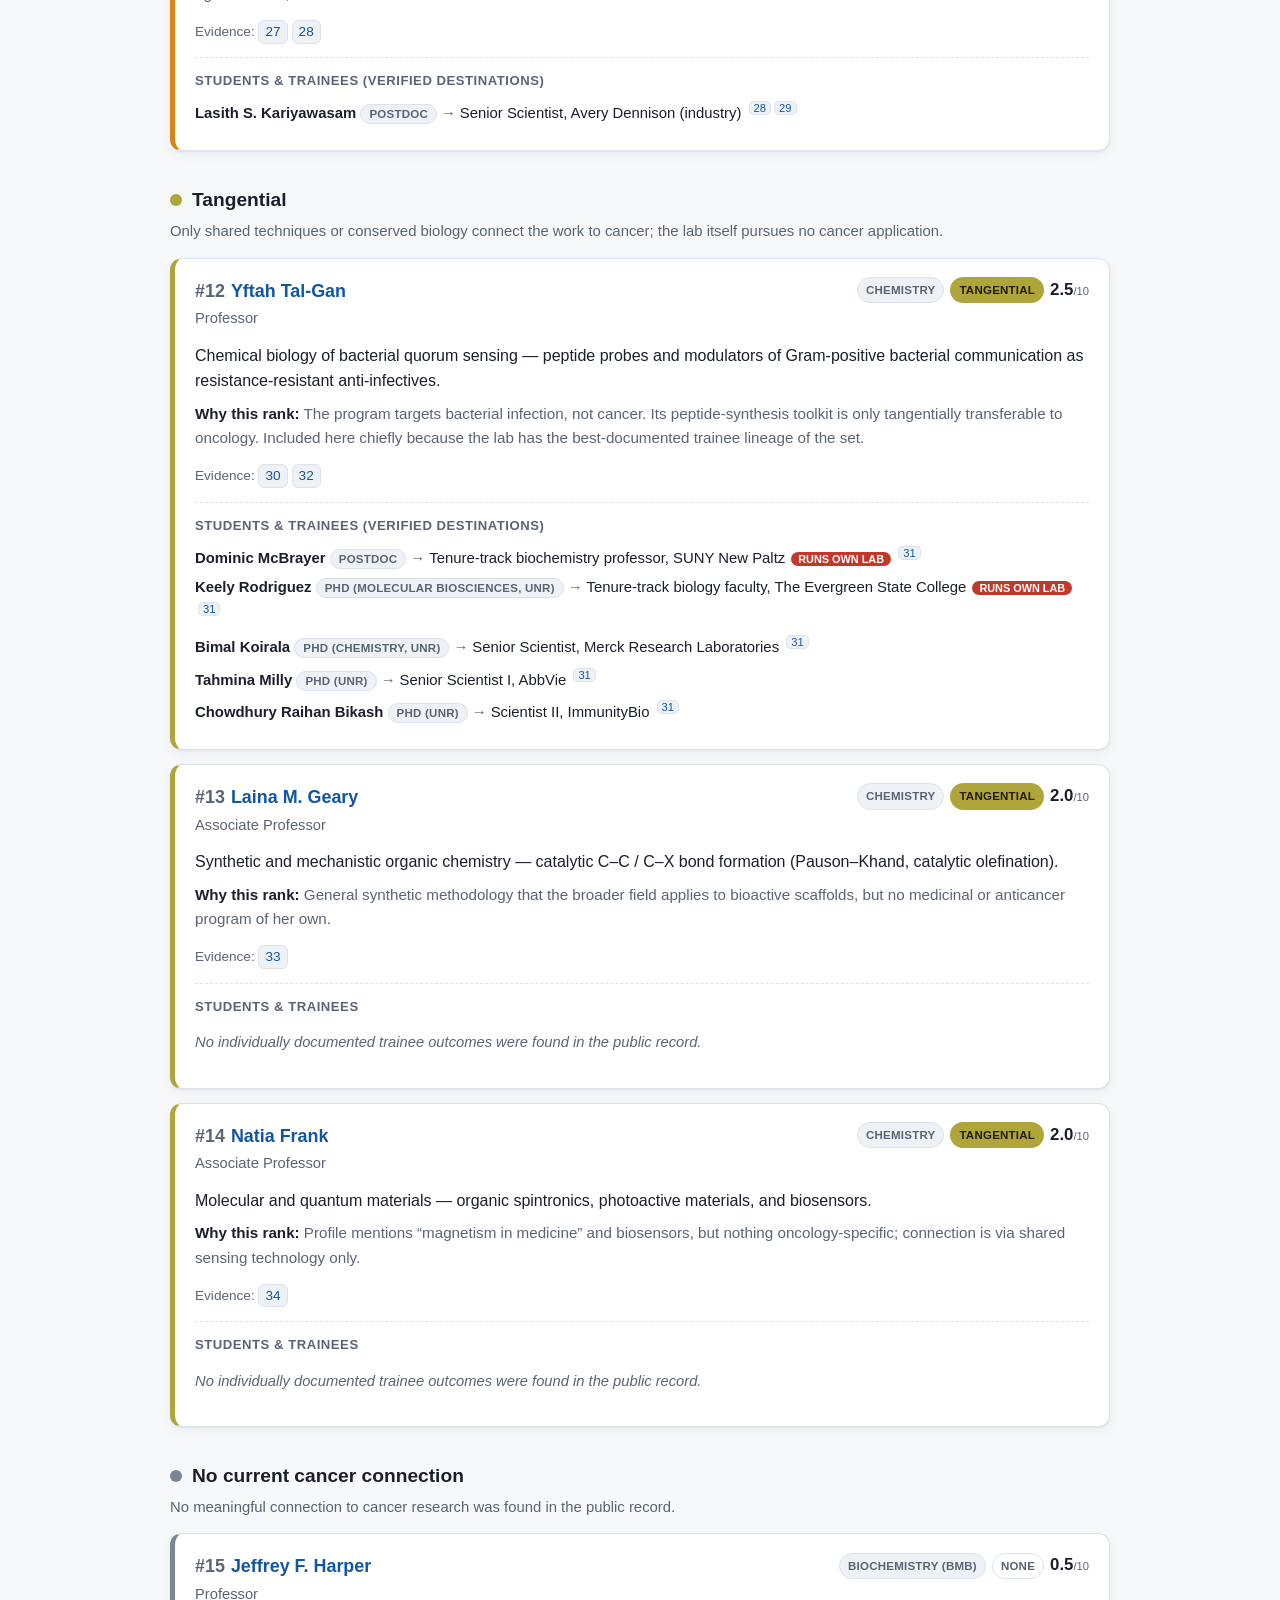
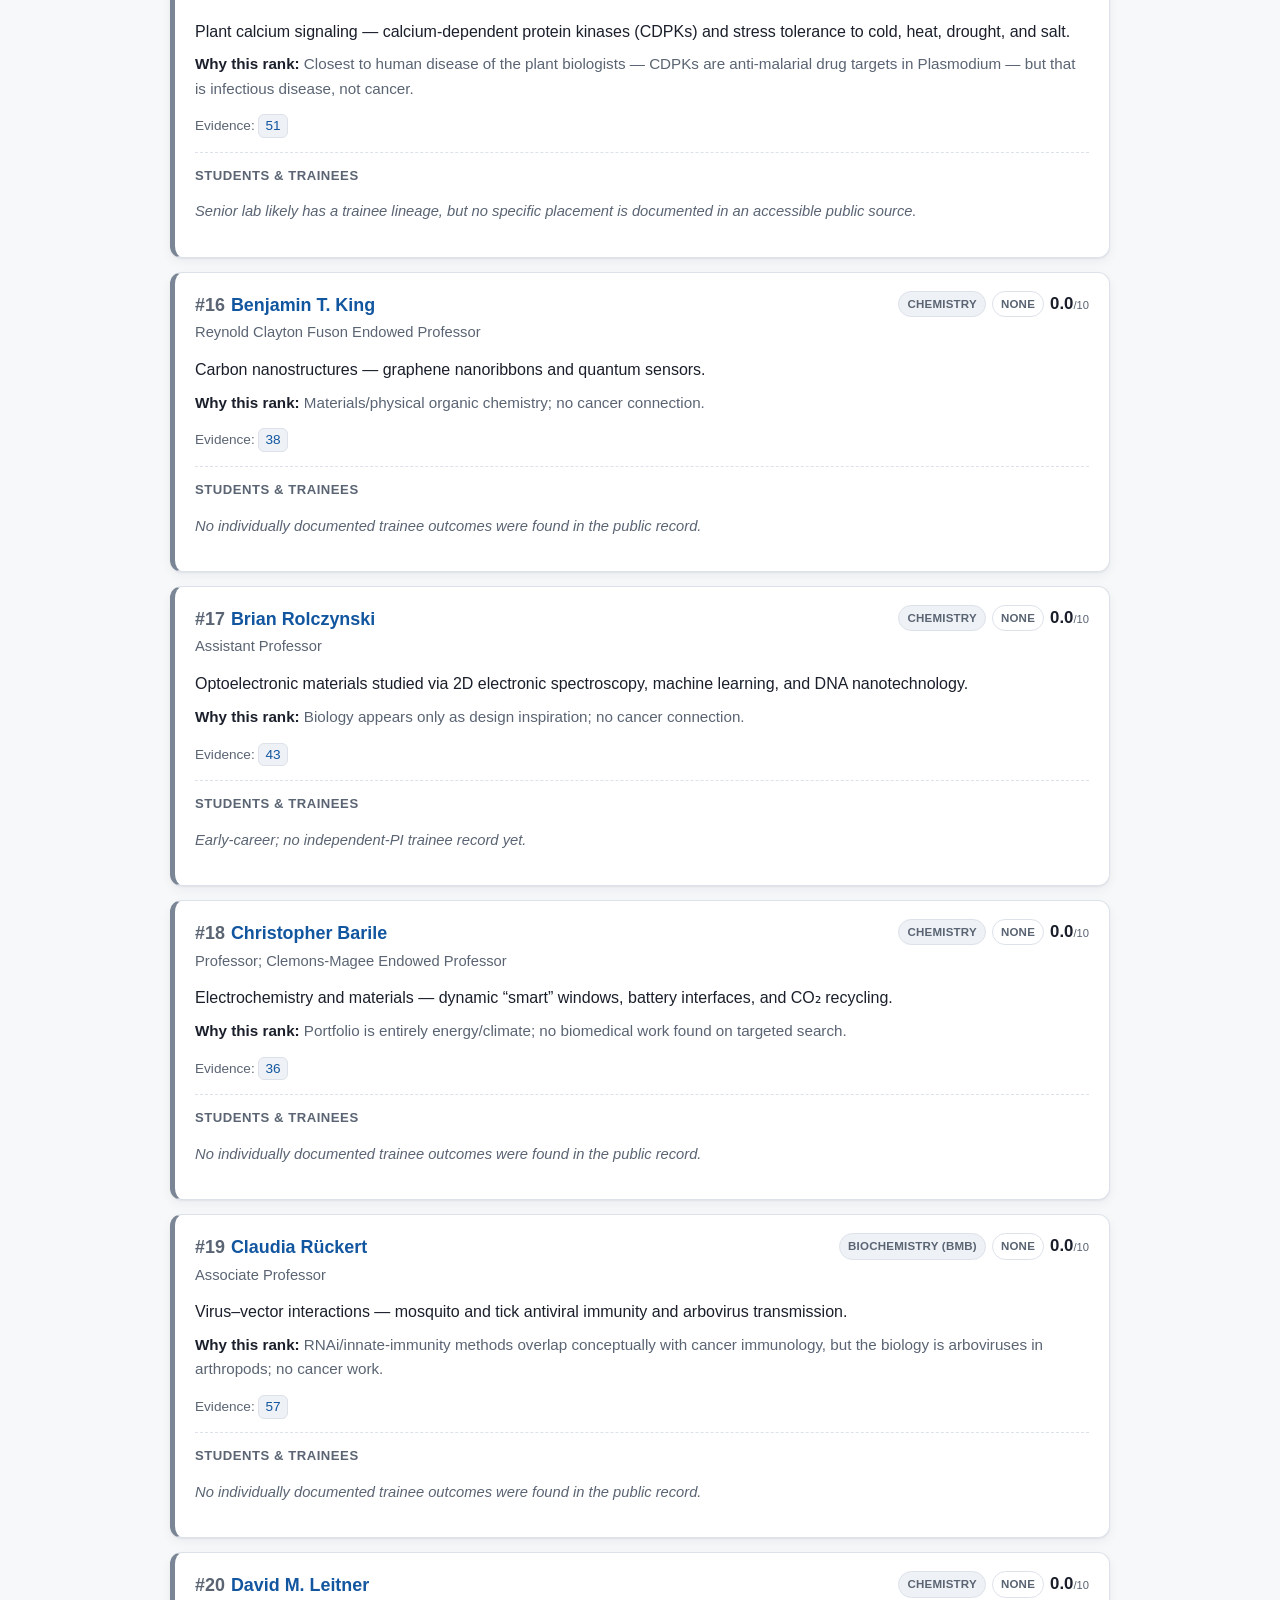
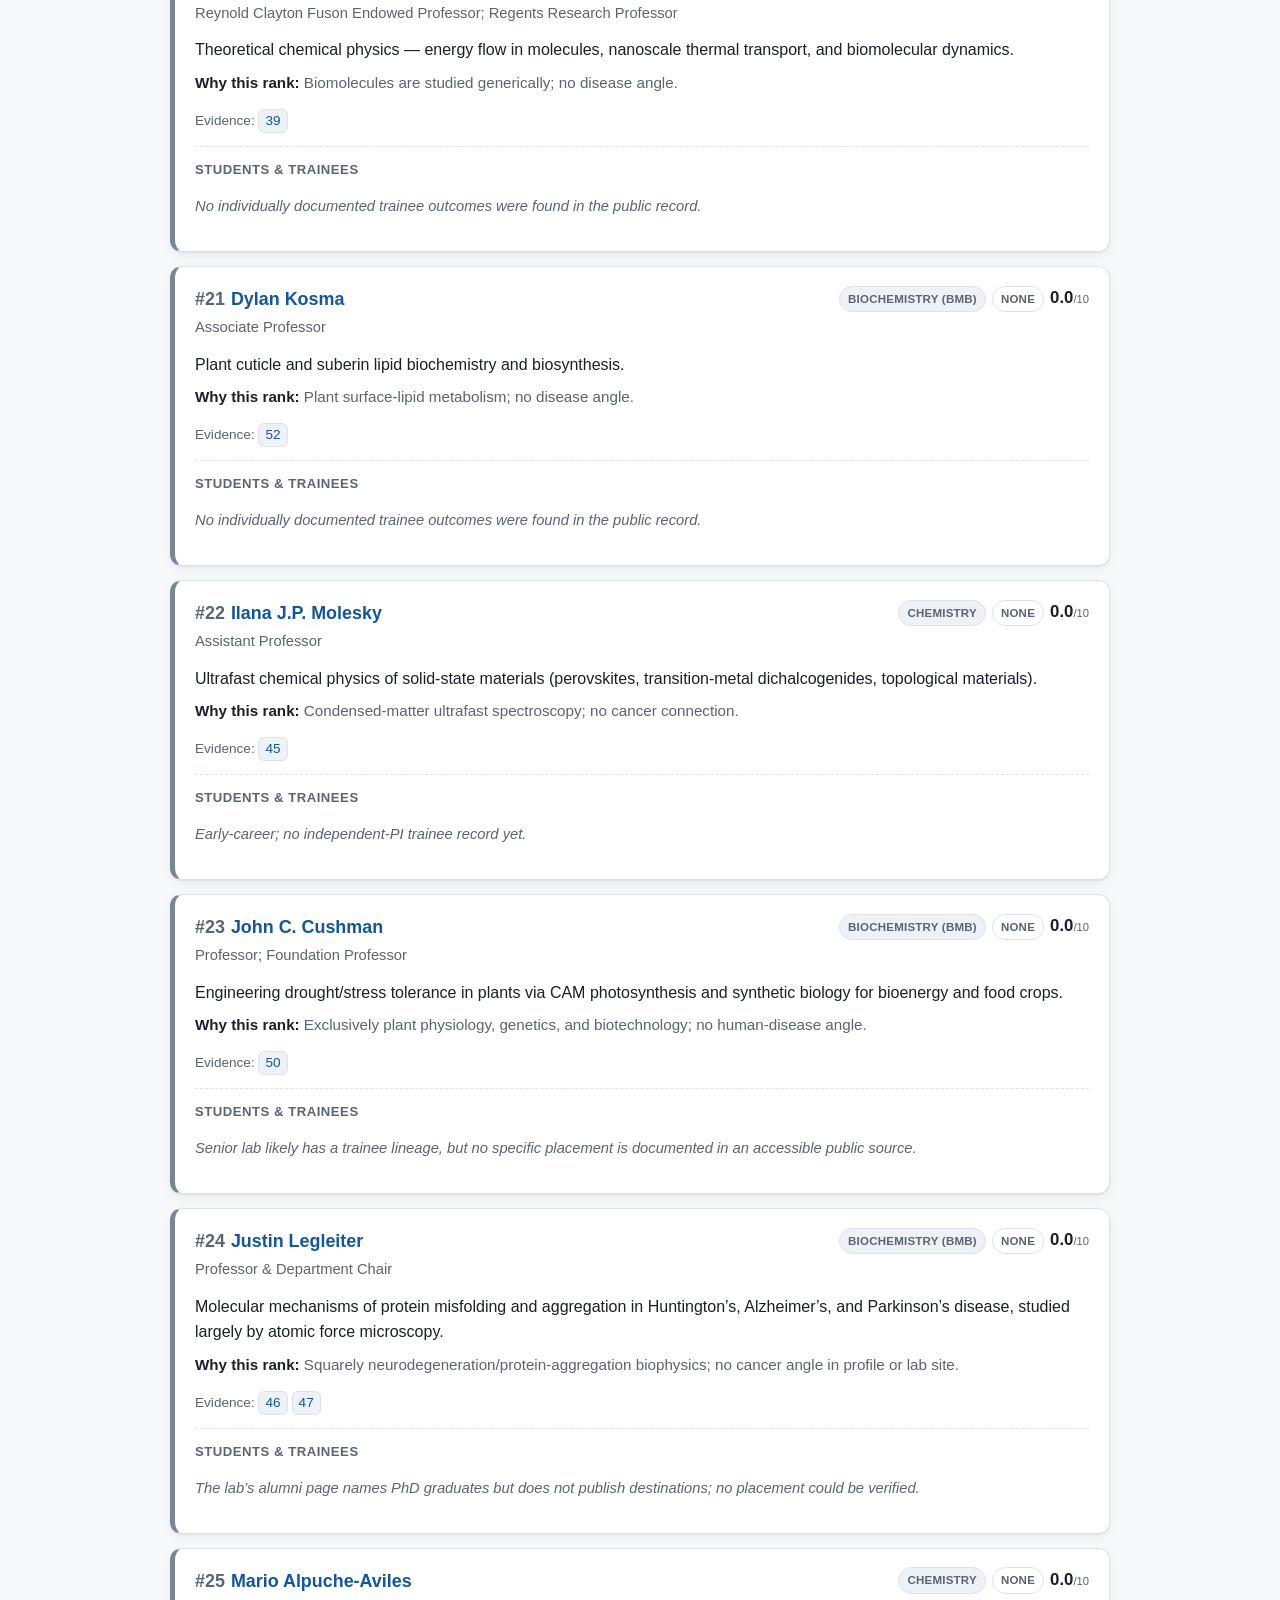
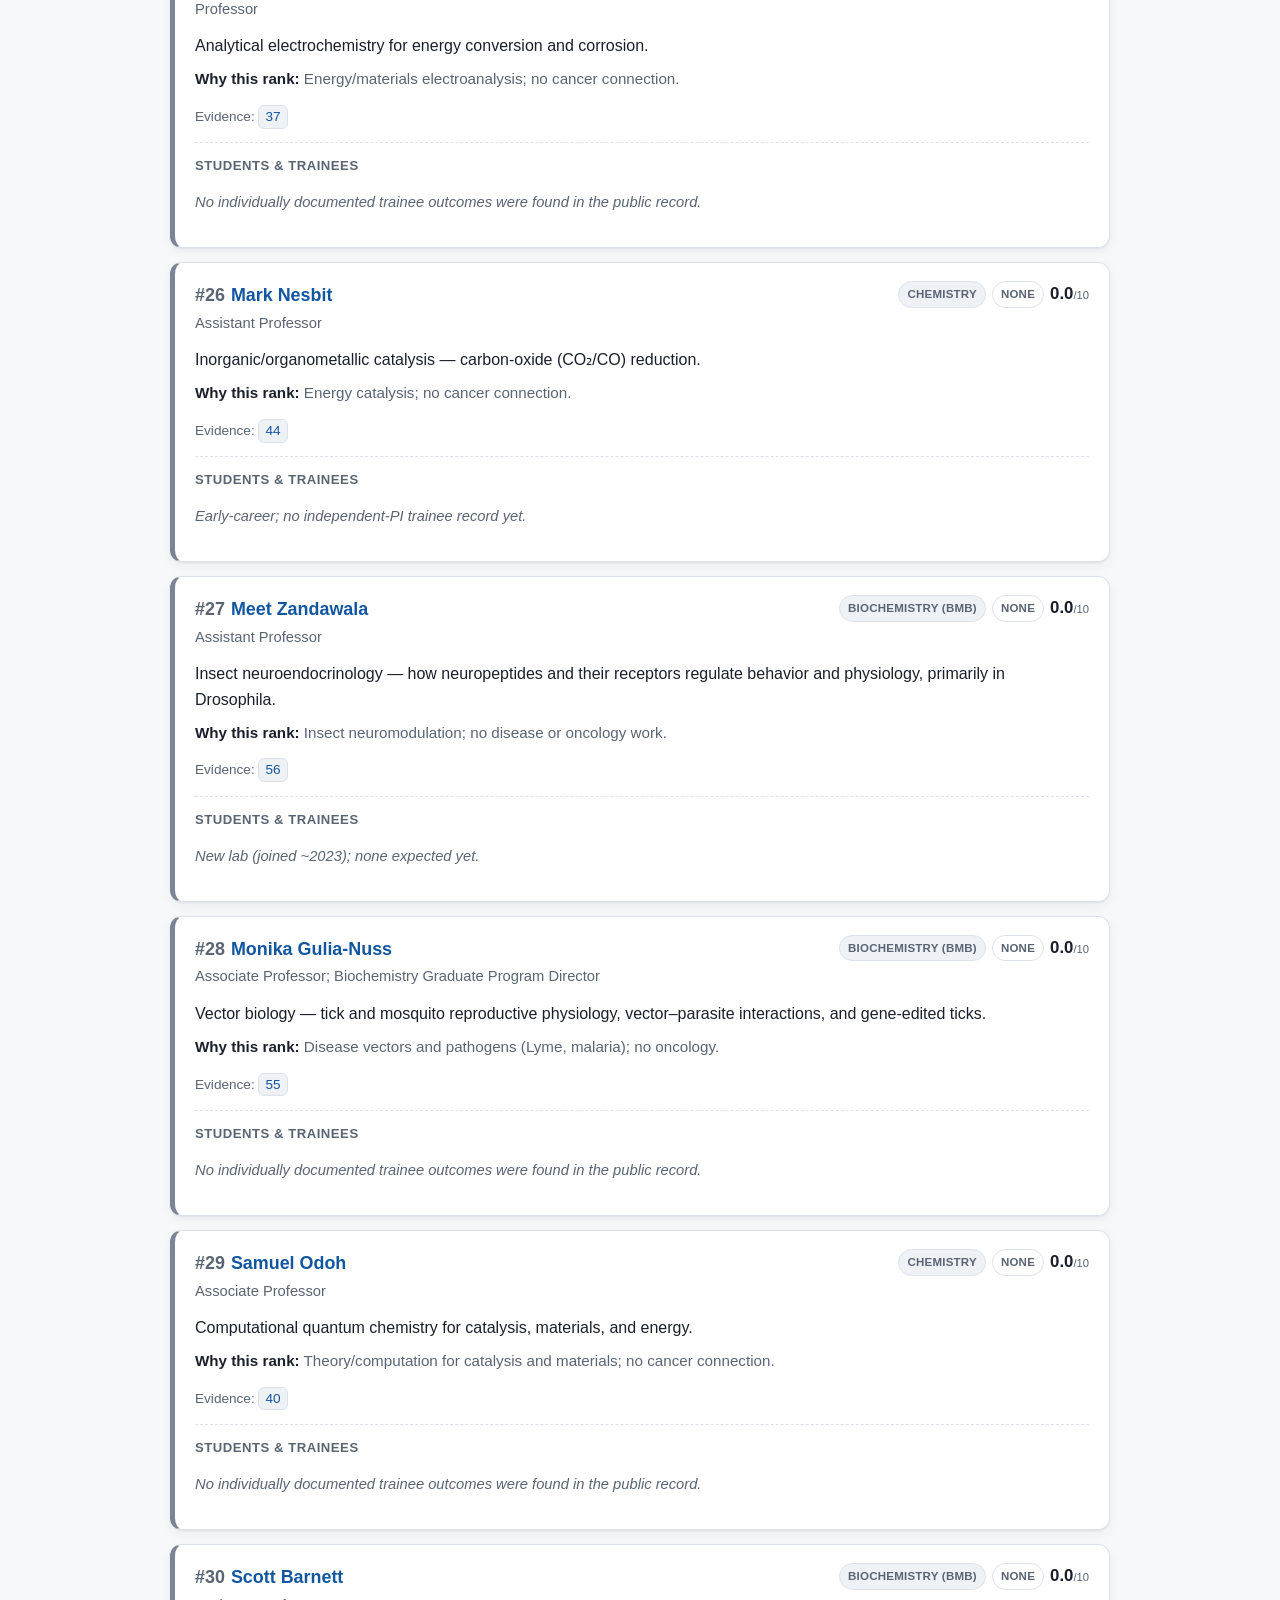
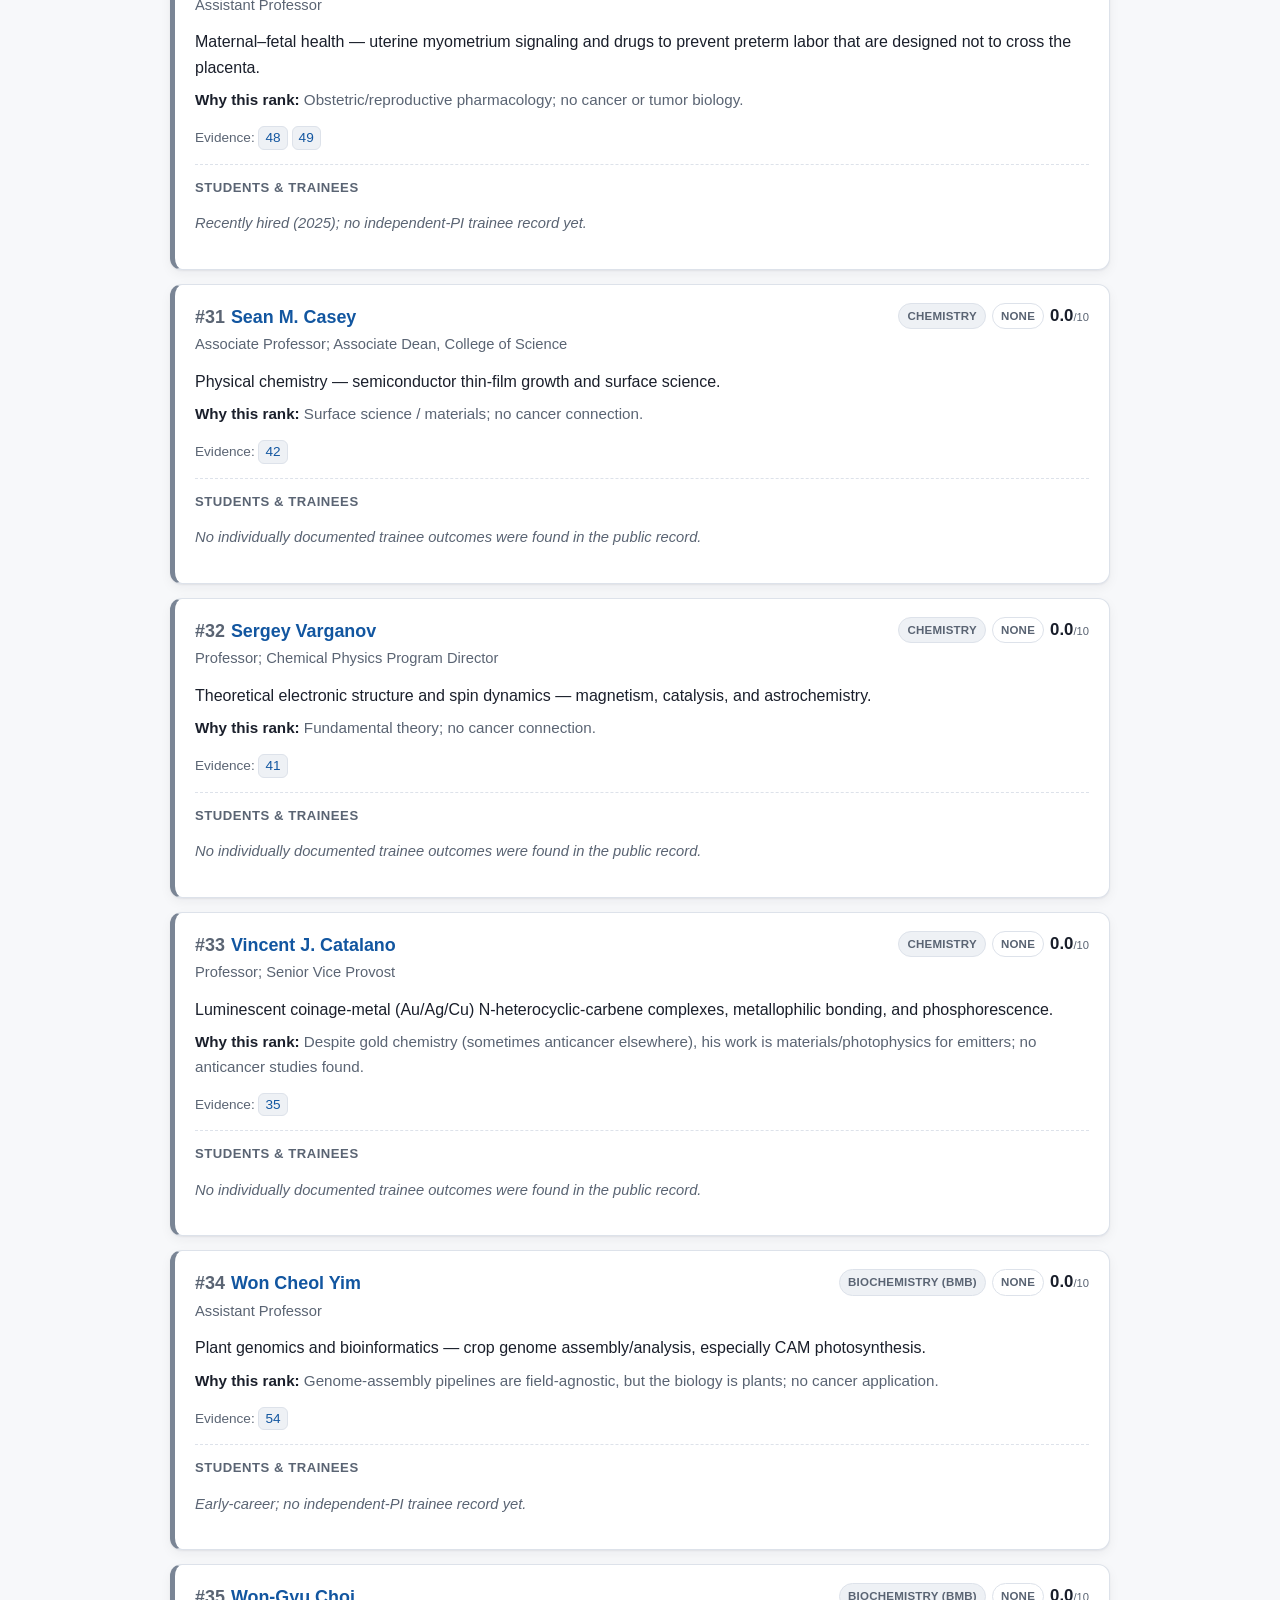
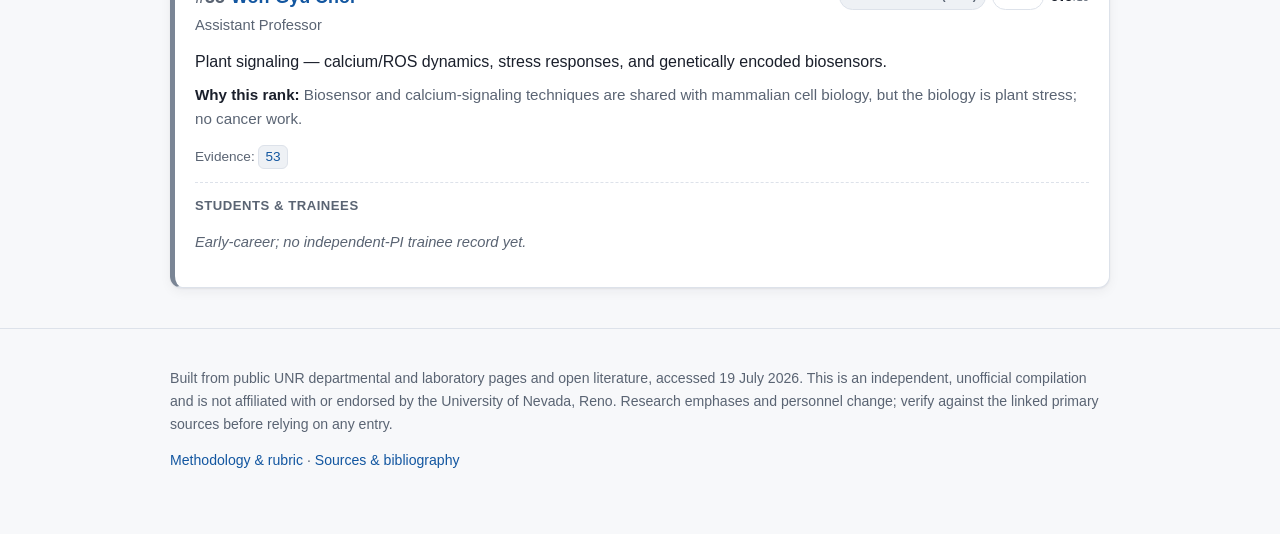
==== commit c436e69a: "Add 'For Prospective Students' lineage page Per-lab academic genealogy for UNR medicinal / chemical-" ====
--- a/index.html
+++ b/index.html
@@ -15,6 +15,7 @@
       <p>Faculty of the University of Nevada, Reno Departments of Chemistry and of Biochemistry, Molecular Biology &amp; Biotechnology (BMB), ordered by how directly their research bears on cancer — with notes on where their students have gone, and which trainees earned advanced degrees and now run their own labs.</p>
       <nav class="site-nav">
         <a href="index.html">Ranking</a>
+        <a href="lineages.html">For Prospective Students</a>
         <a href="methodology.html">Methodology</a>
         <a href="sources.html">Sources</a>
         <a href="https://www.unr.edu/chemistry/people" target="_blank" rel="noopener">UNR Chemistry ↗</a>
--- a/assets/styles.css
+++ b/assets/styles.css
@@ -232,6 +232,81 @@
 }
 .site-footer a { color: var(--link); }
 
+/* --- Lineage / prospective-students page ---------------------------------- */
+#program.note { display: block; }
+#program .prog { margin-top: 12px; }
+.ln-links { display: flex; flex-wrap: wrap; gap: 8px 14px; margin-top: 10px; }
+.ln-links a { font-size: .9rem; }
+
+.lab {
+  background: var(--surface); border: 1px solid var(--border);
+  border-radius: var(--radius); box-shadow: var(--shadow);
+  padding: 20px 22px; margin: 22px 0; border-left: 5px solid var(--accent);
+}
+.lab-head { display: flex; gap: 16px; align-items: flex-start; }
+.lab-head h2 { margin: 0; font-size: 1.25rem; }
+.lab-title { margin: 2px 0 0; color: var(--text-muted); font-size: .92rem; }
+.lab-focus { margin: 6px 0 0; font-weight: 600; color: var(--accent); }
+@media (prefers-color-scheme: dark) { .lab-focus { color: var(--link); } }
+
+.pic { width: 64px; height: 64px; border-radius: 50%; object-fit: cover; background: var(--surface-2); flex: 0 0 auto; }
+.pic-lg { width: 84px; height: 84px; }
+
+.fold { margin: 14px 0 0; border-top: 1px solid var(--border); padding-top: 10px; }
+.fold summary {
+  cursor: pointer; font-weight: 600; font-size: .95rem; color: var(--text);
+  list-style: none; padding: 4px 0;
+}
+.fold summary::before { content: "▸ "; color: var(--text-muted); }
+.fold[open] summary::before { content: "▾ "; }
+.fold p { margin: 8px 0 4px; color: var(--text-muted); }
+.pubs { margin: 8px 0 4px; padding-left: 18px; }
+.pubs li { margin: 5px 0; color: var(--text-muted); font-size: .92rem; }
+
+.ln-h3 { font-size: .82rem; text-transform: uppercase; letter-spacing: .04em; color: var(--text-muted); margin: 20px 0 10px; }
+
+.paths, .members { list-style: none; margin: 0; padding: 0; }
+.path { display: flex; gap: 14px; align-items: flex-start; padding: 12px 0; border-bottom: 1px dashed var(--border); }
+.path:last-child { border-bottom: none; }
+.path-body { flex: 1 1 auto; min-width: 0; }
+.path-name { font-weight: 600; }
+.own-lab {
+  font-size: .68rem; font-weight: 700; text-transform: uppercase;
+  background: var(--tier-direct); color: #fff;
+  border-radius: 999px; padding: 1px 8px; margin-left: 8px; white-space: nowrap;
+}
+.steps { display: flex; flex-wrap: wrap; align-items: center; gap: 6px; margin-top: 6px; }
+.step {
+  font-size: .86rem; padding: 3px 9px; border-radius: 7px;
+  background: var(--surface-2); border: 1px solid var(--border); color: var(--text);
+}
+.step.here { background: var(--accent); color: var(--accent-ink); border-color: transparent; font-weight: 600; }
+.step.after { background: transparent; }
+.step.muted { color: var(--text-muted); font-style: italic; }
+.sep { color: var(--text-muted); }
+
+.members { display: grid; grid-template-columns: repeat(auto-fill, minmax(220px, 1fr)); gap: 12px; }
+.member { display: flex; gap: 12px; align-items: center; padding: 8px; border: 1px solid var(--border); border-radius: 10px; background: var(--surface-2); }
+.member-detail { color: var(--text-muted); font-size: .85rem; margin-top: 2px; }
+
+.lab-note {
+  margin: 16px 0 0; padding: 10px 14px; font-size: .92rem; color: var(--text-muted);
+  background: var(--surface-2); border-radius: 8px; border-left: 3px solid var(--accent);
+}
+
+.media-list { list-style: none; padding: 0; margin: 8px 0; }
+.media-list li { margin: 8px 0; }
+.tag {
+  font-size: .7rem; text-transform: uppercase; letter-spacing: .03em;
+  background: var(--surface-2); border: 1px solid var(--border);
+  border-radius: 999px; padding: 1px 8px; color: var(--text-muted); margin-left: 6px;
+}
+
+@media (max-width: 560px) {
+  .lab-head { flex-direction: column; }
+  .members { grid-template-columns: 1fr; }
+}
+
 .hidden { display: none !important; }
 
 @media (max-width: 560px) {
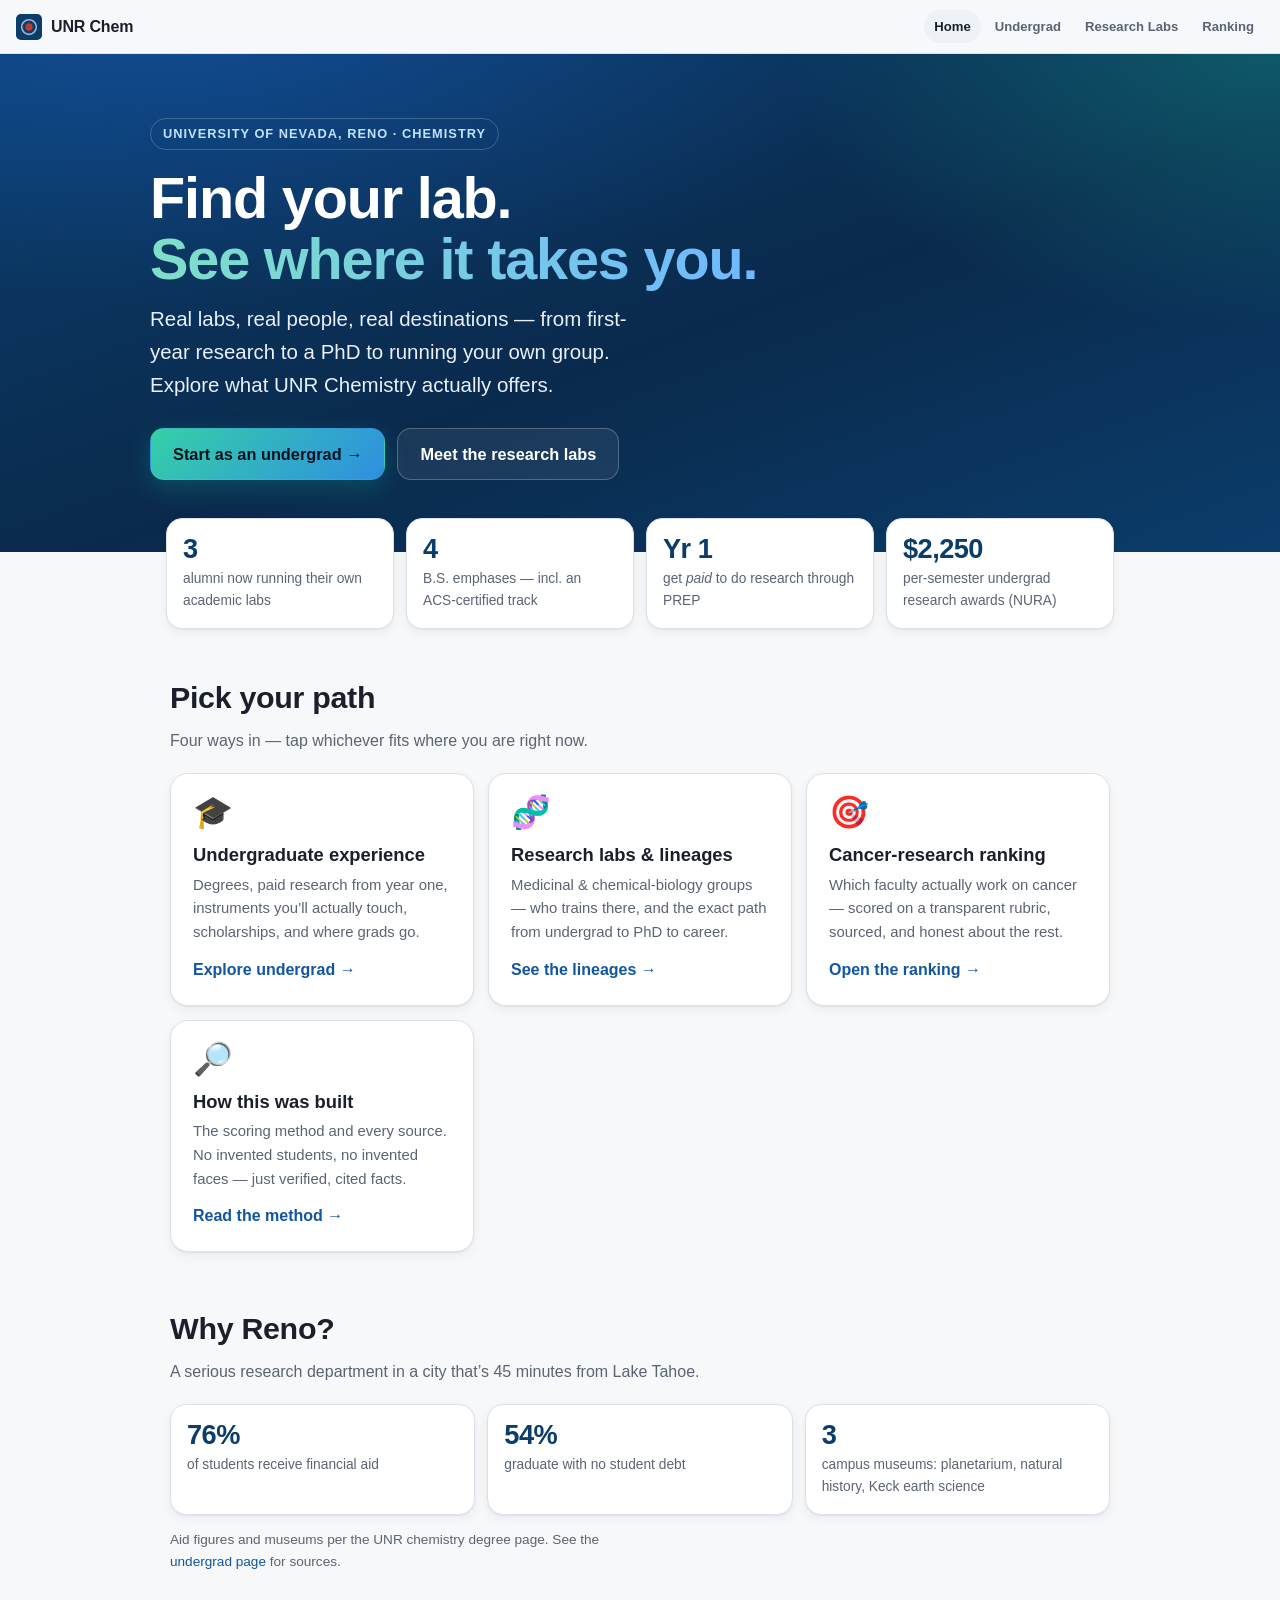
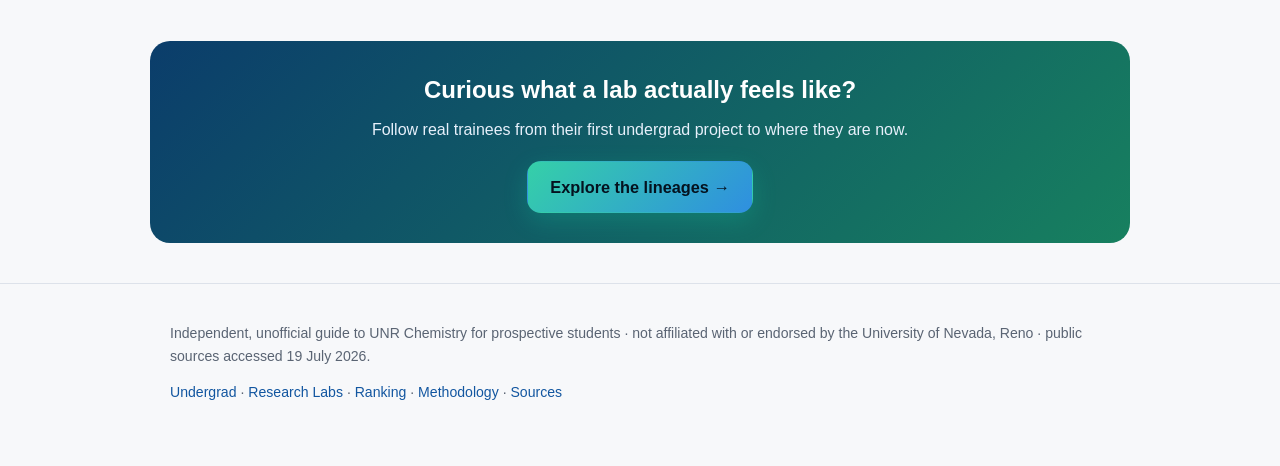
==== commit d0e05dd7: "Mobile-first landing + undergraduate experience page Restructure into a prospective-student site: in" ====
--- a/index.html
+++ b/index.html
@@ -3,73 +3,95 @@
 <head>
   <meta charset="utf-8" />
   <meta name="viewport" content="width=device-width, initial-scale=1" />
-  <title>UNR Chemistry &amp; Biochemistry Faculty — Ranked by Proximity to Cancer Research</title>
-  <meta name="description" content="University of Nevada, Reno Chemistry and Biochemistry (BMB) faculty ranked by how close their research is to cancer research, with verified student-outcome notes and cited sources." />
+  <title>UNR Chemistry — Find Your Lab. See Where It Takes You.</title>
+  <meta name="description" content="Explore the University of Nevada, Reno Chemistry department: undergraduate life, research labs and where their students end up, and a cancer-research proximity ranking. Built for prospective students." />
+  <meta name="theme-color" content="#0b3d6b" />
   <link rel="icon" type="image/svg+xml" href="assets/favicon.svg" />
   <link rel="stylesheet" href="assets/styles.css" />
 </head>
 <body>
-  <header class="site-header">
-    <div class="wrap">
-      <h1>UNR Chemistry &amp; Biochemistry Faculty, Ranked by Proximity to Cancer Research</h1>
-      <p>Faculty of the University of Nevada, Reno Departments of Chemistry and of Biochemistry, Molecular Biology &amp; Biotechnology (BMB), ordered by how directly their research bears on cancer — with notes on where their students have gone, and which trainees earned advanced degrees and now run their own labs.</p>
-      <nav class="site-nav">
-        <a href="index.html">Ranking</a>
-        <a href="lineages.html">For Prospective Students</a>
-        <a href="methodology.html">Methodology</a>
-        <a href="sources.html">Sources</a>
-        <a href="https://www.unr.edu/chemistry/people" target="_blank" rel="noopener">UNR Chemistry ↗</a>
-        <a href="https://www.unr.edu/bmb/directory" target="_blank" rel="noopener">UNR BMB ↗</a>
-      </nav>
+  <div class="topbar">
+    <a class="brand" href="index.html"><img src="assets/favicon.svg" alt="" /> UNR Chem</a>
+    <nav>
+      <a href="index.html" aria-current="page">Home</a>
+      <a href="undergrad.html">Undergrad</a>
+      <a href="lineages.html">Research Labs</a>
+      <a href="ranking.html">Ranking</a>
+    </nav>
+  </div>
+
+  <section class="hero">
+    <div class="inner">
+      <span class="eyebrow">University of Nevada, Reno · Chemistry</span>
+      <h1>Find your lab.<br /><span class="grad">See where it takes you.</span></h1>
+      <p class="lede">Real labs, real people, real destinations — from first-year research to a PhD to running your own group. Explore what UNR Chemistry actually offers.</p>
+      <div class="cta-row">
+        <a class="btn btn-primary" href="undergrad.html">Start as an undergrad →</a>
+        <a class="btn btn-ghost" href="lineages.html">Meet the research labs</a>
+      </div>
     </div>
-  </header>
+  </section>
 
-  <main class="wrap">
-    <div class="note">
-      <strong>How to read this.</strong> Proximity is scored 0–10 from a transparent
-      rubric (see <a href="methodology.html">Methodology</a>) and grouped into four
-      tiers. Most faculty in these two departments are materials/physical chemists or
-      plant and vector biologists with no cancer connection — the ranking reflects that
-      honestly. Student outcomes are listed <em>only</em> where a public source documents
-      them; “runs own lab” marks a verified independent faculty appointment. Every claim
-      links to a numbered entry on the <a href="sources.html">Sources</a> page, and each
-      source links back to the faculty who cite it.
+  <div class="stats">
+    <div class="stat reveal"><div class="num">3</div><div class="lbl">alumni now running their own academic labs</div></div>
+    <div class="stat reveal"><div class="num">4</div><div class="lbl">B.S. emphases — incl. an ACS-certified track</div></div>
+    <div class="stat reveal"><div class="num">Yr 1</div><div class="lbl">get <em>paid</em> to do research through PREP</div></div>
+    <div class="stat reveal"><div class="num">$2,250</div><div class="lbl">per-semester undergrad research awards (NURA)</div></div>
+  </div>
+
+  <section class="section">
+    <h2>Pick your path</h2>
+    <p class="sub">Four ways in — tap whichever fits where you are right now.</p>
+    <div class="tiles">
+      <a class="tile" href="undergrad.html">
+        <div class="ic">🎓</div>
+        <h3>Undergraduate experience</h3>
+        <p>Degrees, paid research from year one, instruments you’ll actually touch, scholarships, and where grads go.</p>
+        <div class="go">Explore undergrad →</div>
+      </a>
+      <a class="tile" href="lineages.html">
+        <div class="ic">🧬</div>
+        <h3>Research labs &amp; lineages</h3>
+        <p>Medicinal &amp; chemical-biology groups — who trains there, and the exact path from undergrad to PhD to career.</p>
+        <div class="go">See the lineages →</div>
+      </a>
+      <a class="tile" href="ranking.html">
+        <div class="ic">🎯</div>
+        <h3>Cancer-research ranking</h3>
+        <p>Which faculty actually work on cancer — scored on a transparent rubric, sourced, and honest about the rest.</p>
+        <div class="go">Open the ranking →</div>
+      </a>
+      <a class="tile" href="methodology.html">
+        <div class="ic">🔎</div>
+        <h3>How this was built</h3>
+        <p>The scoring method and every source. No invented students, no invented faces — just verified, cited facts.</p>
+        <div class="go">Read the method →</div>
+      </a>
     </div>
+  </section>
 
-    <div class="controls">
-      <input type="search" id="search" placeholder="Search name, title, or research…" aria-label="Search faculty" />
-      <select id="dept-filter" aria-label="Filter by department">
-        <option value="">All departments</option>
-        <option value="Chemistry">Chemistry</option>
-        <option value="BMB">Biochemistry (BMB)</option>
-      </select>
-      <select id="tier-filter" aria-label="Filter by tier">
-        <option value="">All tiers</option>
-        <option value="Direct">Direct</option>
-        <option value="Indirect">Indirect / applicable</option>
-        <option value="Tangential">Tangential</option>
-        <option value="None">No connection</option>
-      </select>
+  <section class="section">
+    <h2>Why Reno?</h2>
+    <p class="sub">A serious research department in a city that’s 45 minutes from Lake Tahoe.</p>
+    <div class="stats" style="margin-top:0;padding:0;">
+      <div class="stat"><div class="num">76%</div><div class="lbl">of students receive financial aid</div></div>
+      <div class="stat"><div class="num">54%</div><div class="lbl">graduate with no student debt</div></div>
+      <div class="stat"><div class="num">3</div><div class="lbl">campus museums: planetarium, natural history, Keck earth science</div></div>
     </div>
-    <p class="result-count" id="result-count"></p>
+    <p class="sub" style="margin-top:14px;font-size:.85rem;">Aid figures and museums per the UNR chemistry degree page. See the <a href="undergrad.html">undergrad page</a> for sources.</p>
+  </section>
 
-    <noscript>
-      <div class="note">This ranking is generated in your browser from a small data file.
-      Please enable JavaScript, or read the underlying data in
-      <code>assets/data.js</code> and the write-up in <a href="methodology.html">Methodology</a>.</div>
-    </noscript>
-
-    <div id="ranking"></div>
-  </main>
+  <div class="cta-band">
+    <h2>Curious what a lab actually feels like?</h2>
+    <p>Follow real trainees from their first undergrad project to where they are now.</p>
+    <a class="btn btn-primary" href="lineages.html">Explore the lineages →</a>
+  </div>
 
   <footer class="site-footer">
     <div class="wrap">
-      <p>Built from public UNR departmental and laboratory pages and open literature, accessed 19 July 2026. This is an independent, unofficial compilation and is not affiliated with or endorsed by the University of Nevada, Reno. Research emphases and personnel change; verify against the linked primary sources before relying on any entry.</p>
-      <p><a href="methodology.html">Methodology &amp; rubric</a> · <a href="sources.html">Sources &amp; bibliography</a></p>
+      <p>Independent, unofficial guide to UNR Chemistry for prospective students · not affiliated with or endorsed by the University of Nevada, Reno · public sources accessed 19 July 2026.</p>
+      <p><a href="undergrad.html">Undergrad</a> · <a href="lineages.html">Research Labs</a> · <a href="ranking.html">Ranking</a> · <a href="methodology.html">Methodology</a> · <a href="sources.html">Sources</a></p>
     </div>
   </footer>
-
-  <script src="assets/data.js"></script>
-  <script src="assets/app.js"></script>
 </body>
 </html>
--- a/assets/styles.css
+++ b/assets/styles.css
@@ -307,6 +307,145 @@
   .members { grid-template-columns: 1fr; }
 }
 
+/* ==========================================================================
+   Landing + undergrad pages — mobile-first, high-energy, tap-friendly.
+   Everything here is progressive: it layers on top of the tokens above and
+   respects prefers-reduced-motion.
+   ========================================================================== */
+
+/* Slim sticky brand bar for the landing/undergrad flow */
+.topbar {
+  position: sticky; top: 0; z-index: 20;
+  display: flex; align-items: center; justify-content: space-between; gap: 10px;
+  padding: 10px 16px;
+  background: color-mix(in srgb, var(--bg) 82%, transparent);
+  backdrop-filter: saturate(1.4) blur(10px);
+  border-bottom: 1px solid var(--border);
+}
+.brand { display: flex; align-items: center; gap: 9px; font-weight: 800; letter-spacing: -.01em; color: var(--text); }
+.brand img { width: 26px; height: 26px; }
+.topbar nav { display: flex; gap: 4px; flex-wrap: wrap; }
+.topbar nav a {
+  font-size: .82rem; font-weight: 600; color: var(--text-muted);
+  padding: 6px 10px; border-radius: 999px;
+}
+.topbar nav a:hover, .topbar nav a[aria-current="page"] {
+  background: var(--surface-2); color: var(--text); text-decoration: none;
+}
+
+/* HERO */
+.hero {
+  position: relative; overflow: hidden;
+  color: #fff;
+  padding: 64px 20px 72px;
+  background:
+    radial-gradient(1200px 500px at 15% -10%, #1f6feb55, transparent 60%),
+    radial-gradient(900px 500px at 100% 0%, #17b39a55, transparent 55%),
+    linear-gradient(160deg, #0b3d6b 0%, #0a2a4d 55%, #0b3d6b 100%);
+}
+.hero .inner { max-width: var(--maxw); margin: 0 auto; }
+.hero .eyebrow {
+  display: inline-block; font-size: .8rem; font-weight: 700; letter-spacing: .08em;
+  text-transform: uppercase; color: #bfe3ff;
+  border: 1px solid #ffffff33; border-radius: 999px; padding: 5px 12px; margin-bottom: 18px;
+}
+.hero h1 {
+  margin: 0 0 14px; font-weight: 850; letter-spacing: -.02em; line-height: 1.05;
+  font-size: clamp(2.1rem, 8vw, 3.6rem);
+}
+.hero h1 .grad {
+  background: linear-gradient(90deg, #7ee0c8, #6fb8ff);
+  -webkit-background-clip: text; background-clip: text; color: transparent;
+}
+.hero .lede { margin: 0 0 26px; font-size: clamp(1.02rem, 3.6vw, 1.28rem); color: #e7f0fb; max-width: 42ch; }
+
+.cta-row { display: flex; flex-wrap: wrap; gap: 12px; }
+.btn {
+  display: inline-flex; align-items: center; gap: 8px;
+  font-weight: 700; font-size: 1.02rem; line-height: 1;
+  padding: 15px 22px; border-radius: 14px; border: 1px solid transparent;
+  min-height: 52px; /* comfortable thumb target */
+  transition: transform .12s ease, box-shadow .12s ease, background .12s ease;
+}
+.btn:hover { text-decoration: none; transform: translateY(-2px); }
+.btn:active { transform: translateY(0); }
+.btn-primary { background: linear-gradient(135deg, #35d0a8, #2f8fe0); color: #04121f; box-shadow: 0 8px 24px #14e0b033; }
+.btn-ghost { background: #ffffff12; color: #fff; border-color: #ffffff3d; }
+.btn-ghost:hover { background: #ffffff22; }
+
+/* STAT TILES */
+.stats {
+  max-width: var(--maxw); margin: -34px auto 0; padding: 0 16px;
+  display: grid; grid-template-columns: repeat(auto-fit, minmax(150px, 1fr)); gap: 12px;
+}
+.stat {
+  background: var(--surface); border: 1px solid var(--border); border-radius: 16px;
+  padding: 16px; box-shadow: var(--shadow);
+}
+.stat .num { font-size: 1.7rem; font-weight: 850; letter-spacing: -.02em; color: var(--accent); line-height: 1; }
+@media (prefers-color-scheme: dark) { .stat .num { color: var(--link); } }
+.stat .lbl { margin-top: 6px; font-size: .86rem; color: var(--text-muted); }
+
+/* SECTION scaffolding */
+.section { max-width: var(--maxw); margin: 0 auto; padding: 44px 20px 8px; }
+.section h2 { font-size: clamp(1.4rem, 5vw, 1.9rem); font-weight: 800; letter-spacing: -.01em; margin: 0 0 6px; }
+.section .sub { color: var(--text-muted); margin: 0 0 20px; max-width: 60ch; }
+
+/* PATH TILES (choose-your-path) */
+.tiles { display: grid; grid-template-columns: repeat(auto-fit, minmax(230px, 1fr)); gap: 14px; }
+.tile {
+  display: block; background: var(--surface); border: 1px solid var(--border);
+  border-radius: 18px; padding: 22px; box-shadow: var(--shadow);
+  transition: transform .14s ease, box-shadow .14s ease, border-color .14s ease;
+  color: var(--text);
+}
+.tile:hover { text-decoration: none; transform: translateY(-4px); border-color: var(--accent); box-shadow: 0 12px 30px rgba(16,24,40,.12); }
+.tile .ic { font-size: 2rem; line-height: 1; }
+.tile h3 { margin: 12px 0 4px; font-size: 1.15rem; }
+.tile p { margin: 0; color: var(--text-muted); font-size: .93rem; }
+.tile .go { margin-top: 12px; font-weight: 700; color: var(--link); }
+
+/* Emphasis / step / scholarship cards used on undergrad page */
+.cardgrid { display: grid; grid-template-columns: repeat(auto-fit, minmax(240px, 1fr)); gap: 14px; }
+.ucard {
+  background: var(--surface); border: 1px solid var(--border); border-radius: 16px;
+  padding: 18px; box-shadow: var(--shadow);
+}
+.ucard h3 { margin: 0 0 6px; font-size: 1.06rem; }
+.ucard .pill { font-size: .68rem; font-weight: 700; text-transform: uppercase; letter-spacing: .03em; background: var(--tier-direct); color: #fff; border-radius: 999px; padding: 2px 8px; margin-left: 6px; }
+.ucard p { margin: 6px 0 10px; color: var(--text-muted); font-size: .92rem; }
+
+.steps-flow { display: grid; gap: 12px; counter-reset: step; }
+.stepcard {
+  display: flex; gap: 14px; align-items: flex-start;
+  background: var(--surface); border: 1px solid var(--border); border-radius: 14px; padding: 16px 18px; box-shadow: var(--shadow);
+}
+.stepcard::before {
+  counter-increment: step; content: counter(step);
+  flex: 0 0 auto; width: 34px; height: 34px; border-radius: 50%;
+  background: var(--accent); color: var(--accent-ink); font-weight: 800;
+  display: grid; place-items: center;
+}
+.stepcard h3 { margin: 0 0 3px; font-size: 1.02rem; }
+.stepcard p { margin: 0; color: var(--text-muted); font-size: .9rem; }
+
+.chips { display: flex; flex-wrap: wrap; gap: 8px; margin: 6px 0; }
+.chip { background: var(--surface-2); border: 1px solid var(--border); border-radius: 999px; padding: 5px 12px; font-size: .86rem; }
+
+.cta-band {
+  max-width: var(--maxw); margin: 40px auto; padding: 30px 22px; text-align: center;
+  border-radius: 20px; color: #fff;
+  background: linear-gradient(135deg, #0b3d6b, #17805f);
+}
+.cta-band h2 { color: #fff; margin: 0 0 8px; }
+.cta-band p { color: #e7f0fb; margin: 0 0 18px; }
+
+/* scroll-reveal */
+.reveal { opacity: 0; transform: translateY(14px); animation: fadeup .6s ease forwards; }
+.reveal:nth-child(2){ animation-delay:.05s } .reveal:nth-child(3){ animation-delay:.1s } .reveal:nth-child(4){ animation-delay:.15s }
+@keyframes fadeup { to { opacity: 1; transform: none; } }
+@media (prefers-reduced-motion: reduce) { .reveal { animation: none; opacity: 1; transform: none; } }
+
 .hidden { display: none !important; }
 
 @media (max-width: 560px) {
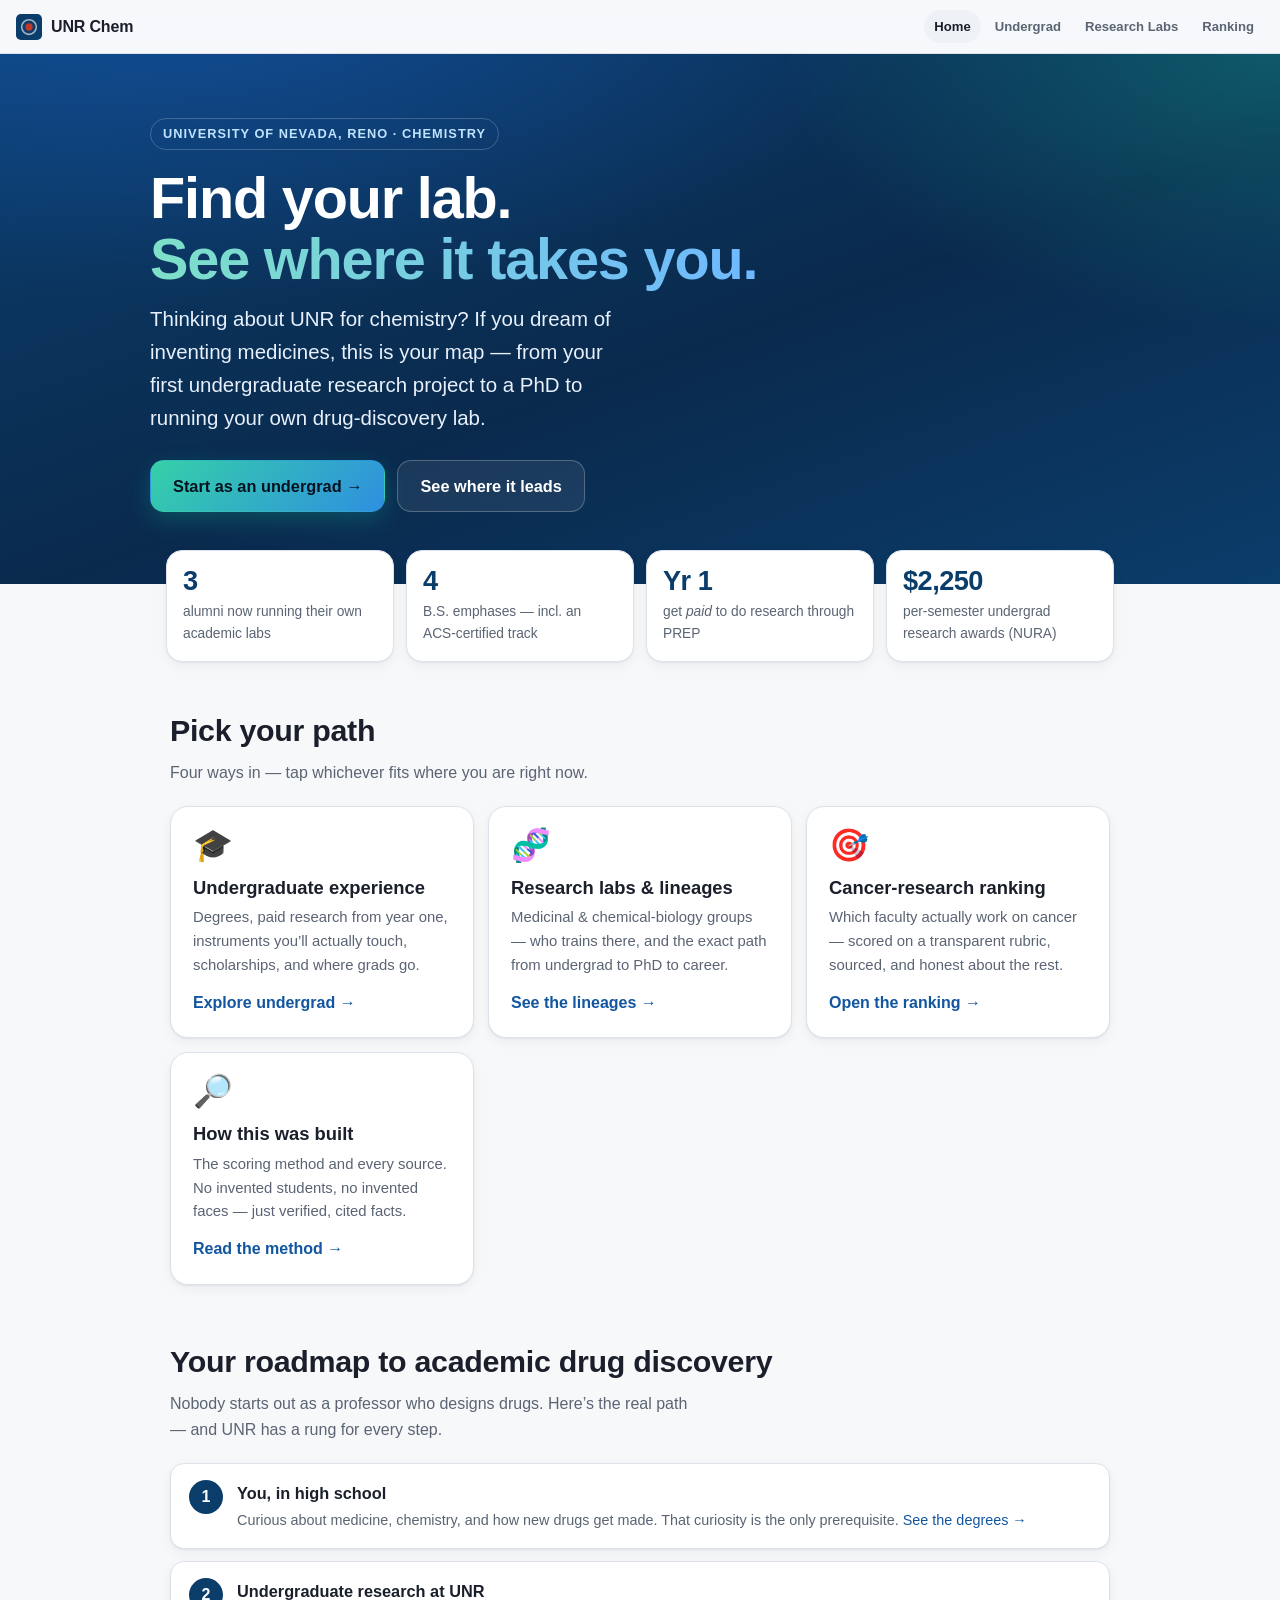
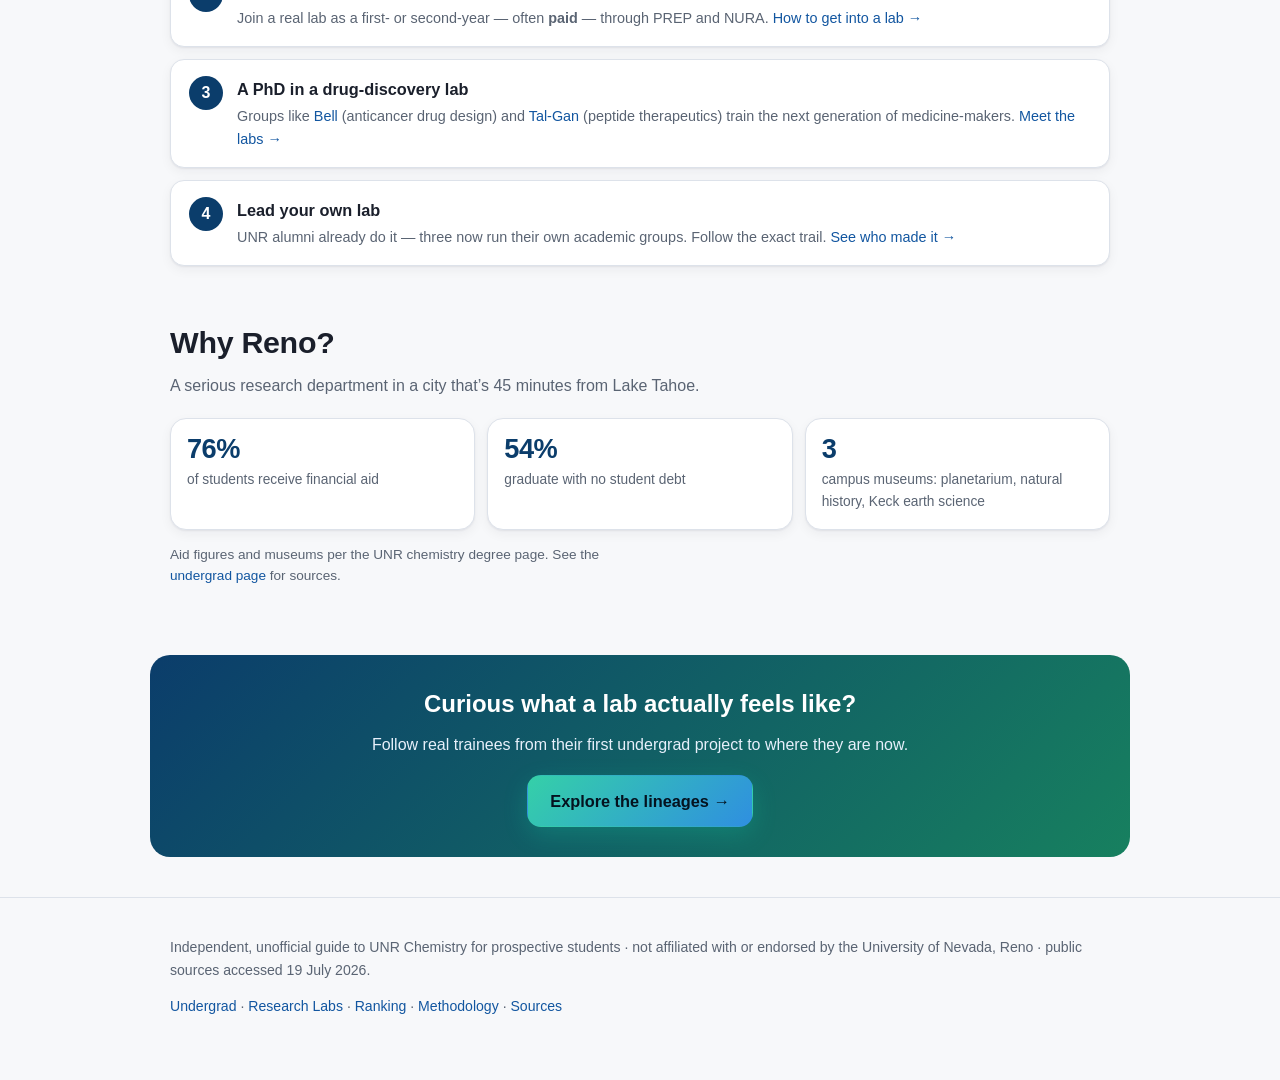
==== commit adb7064f: "Aim the site at high-schoolers pursuing academic drug discovery - Landing: high-school framing + 'ro" ====
--- a/index.html
+++ b/index.html
@@ -24,10 +24,10 @@
     <div class="inner">
       <span class="eyebrow">University of Nevada, Reno · Chemistry</span>
       <h1>Find your lab.<br /><span class="grad">See where it takes you.</span></h1>
-      <p class="lede">Real labs, real people, real destinations — from first-year research to a PhD to running your own group. Explore what UNR Chemistry actually offers.</p>
+      <p class="lede">Thinking about UNR for chemistry? If you dream of inventing medicines, this is your map — from your first undergraduate research project to a PhD to running your own drug-discovery lab.</p>
       <div class="cta-row">
         <a class="btn btn-primary" href="undergrad.html">Start as an undergrad →</a>
-        <a class="btn btn-ghost" href="lineages.html">Meet the research labs</a>
+        <a class="btn btn-ghost" href="#roadmap">See where it leads</a>
       </div>
     </div>
   </section>
@@ -70,6 +70,17 @@
     </div>
   </section>
 
+  <section class="section" id="roadmap">
+    <h2>Your roadmap to academic drug discovery</h2>
+    <p class="sub">Nobody starts out as a professor who designs drugs. Here’s the real path — and UNR has a rung for every step.</p>
+    <div class="steps-flow">
+      <div class="stepcard"><div><h3>You, in high school</h3><p>Curious about medicine, chemistry, and how new drugs get made. That curiosity is the only prerequisite. <a href="undergrad.html">See the degrees →</a></p></div></div>
+      <div class="stepcard"><div><h3>Undergraduate research at UNR</h3><p>Join a real lab as a first- or second-year — often <strong>paid</strong> — through PREP and NURA. <a href="undergrad.html#research">How to get into a lab →</a></p></div></div>
+      <div class="stepcard"><div><h3>A PhD in a drug-discovery lab</h3><p>Groups like <a href="lineages.html#lab-bell">Bell</a> (anticancer drug design) and <a href="lineages.html#lab-tal-gan">Tal-Gan</a> (peptide therapeutics) train the next generation of medicine-makers. <a href="lineages.html">Meet the labs →</a></p></div></div>
+      <div class="stepcard"><div><h3>Lead your own lab</h3><p>UNR alumni already do it — three now run their own academic groups. Follow the exact trail. <a href="lineages.html">See who made it →</a></p></div></div>
+    </div>
+  </section>
+
   <section class="section">
     <h2>Why Reno?</h2>
     <p class="sub">A serious research department in a city that’s 45 minutes from Lake Tahoe.</p>
--- a/assets/styles.css
+++ b/assets/styles.css
@@ -249,6 +249,14 @@
 .lab-focus { margin: 6px 0 0; font-weight: 600; color: var(--accent); }
 @media (prefers-color-scheme: dark) { .lab-focus { color: var(--link); } }
 
+.ug-flag {
+  margin: 12px 0 0; padding: 10px 14px; font-size: .9rem; color: var(--text);
+  background: color-mix(in srgb, var(--tier-direct) 12%, var(--surface));
+  border: 1px solid color-mix(in srgb, var(--tier-direct) 35%, var(--border));
+  border-radius: 10px;
+}
+.ug-badge { font-weight: 700; font-size: .78rem; text-transform: uppercase; letter-spacing: .02em; margin-right: 6px; white-space: nowrap; }
+
 .pic { width: 64px; height: 64px; border-radius: 50%; object-fit: cover; background: var(--surface-2); flex: 0 0 auto; }
 .pic-lg { width: 84px; height: 84px; }
 
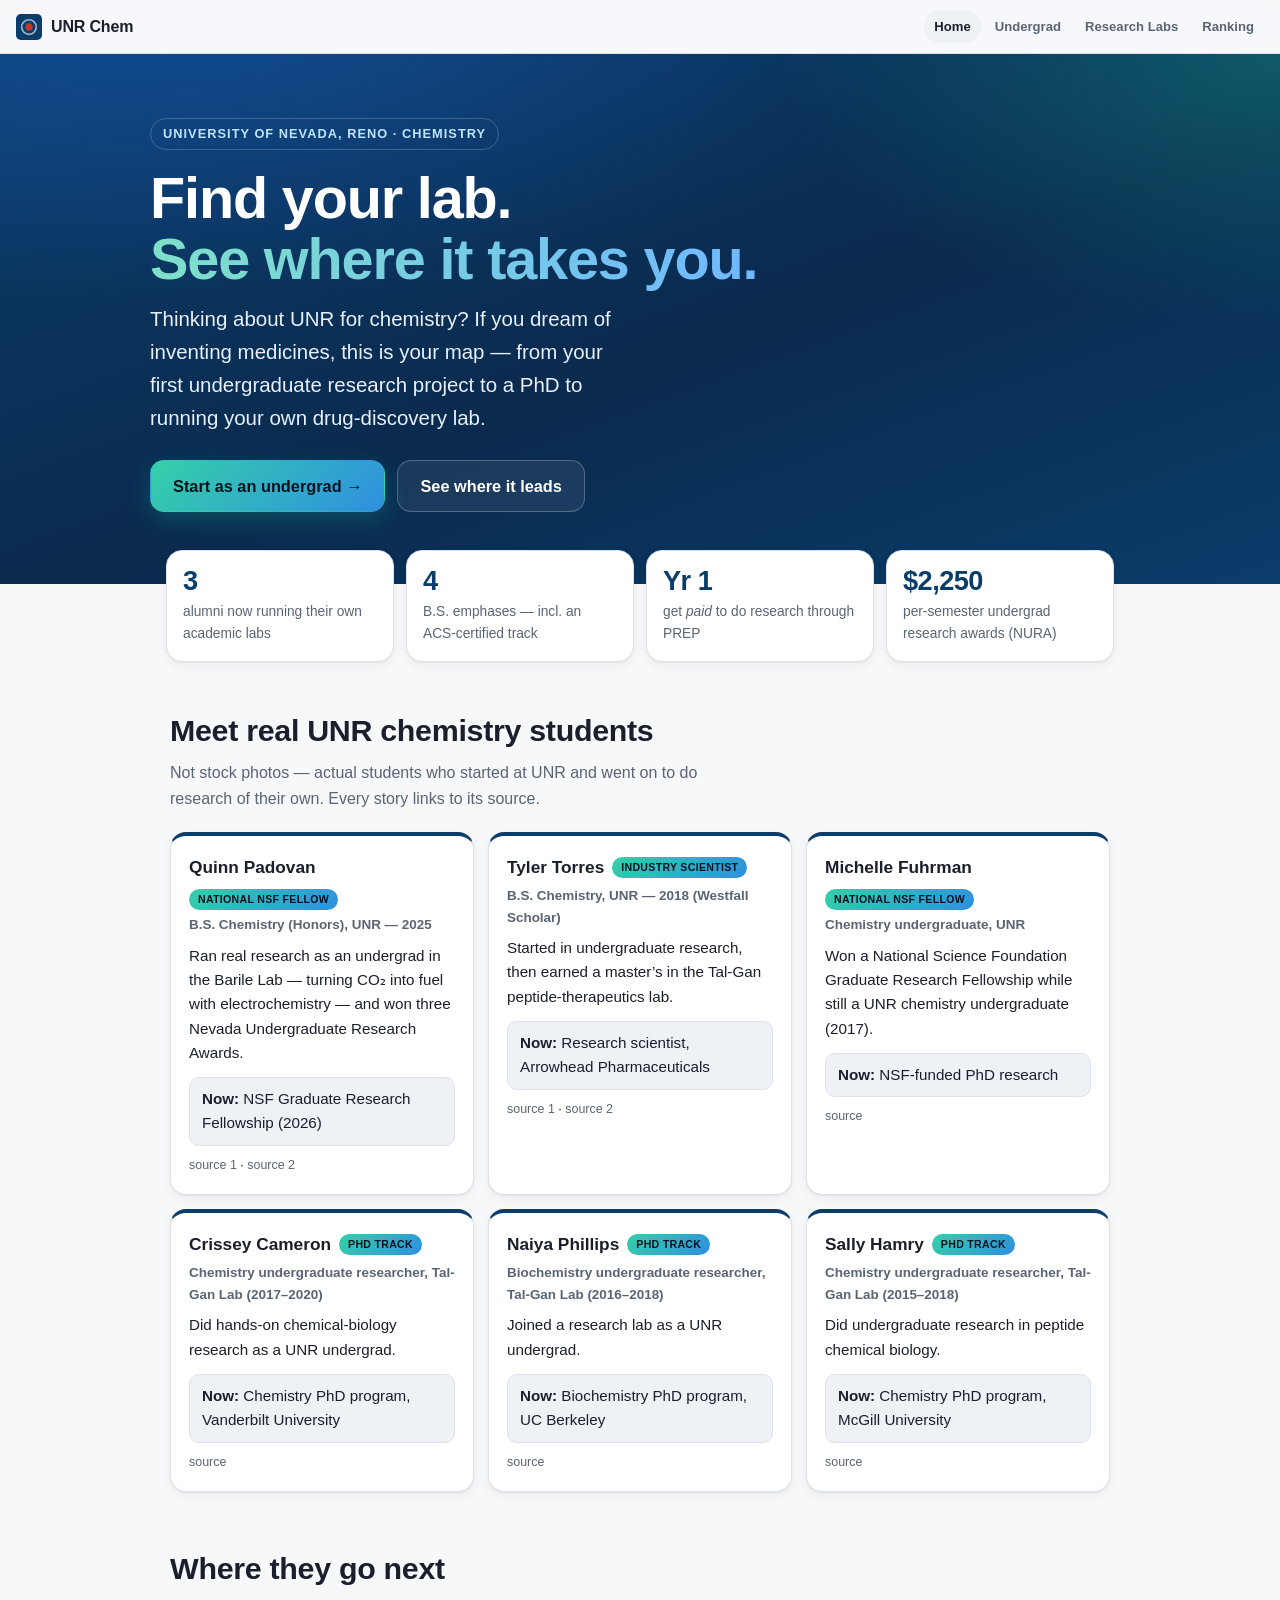
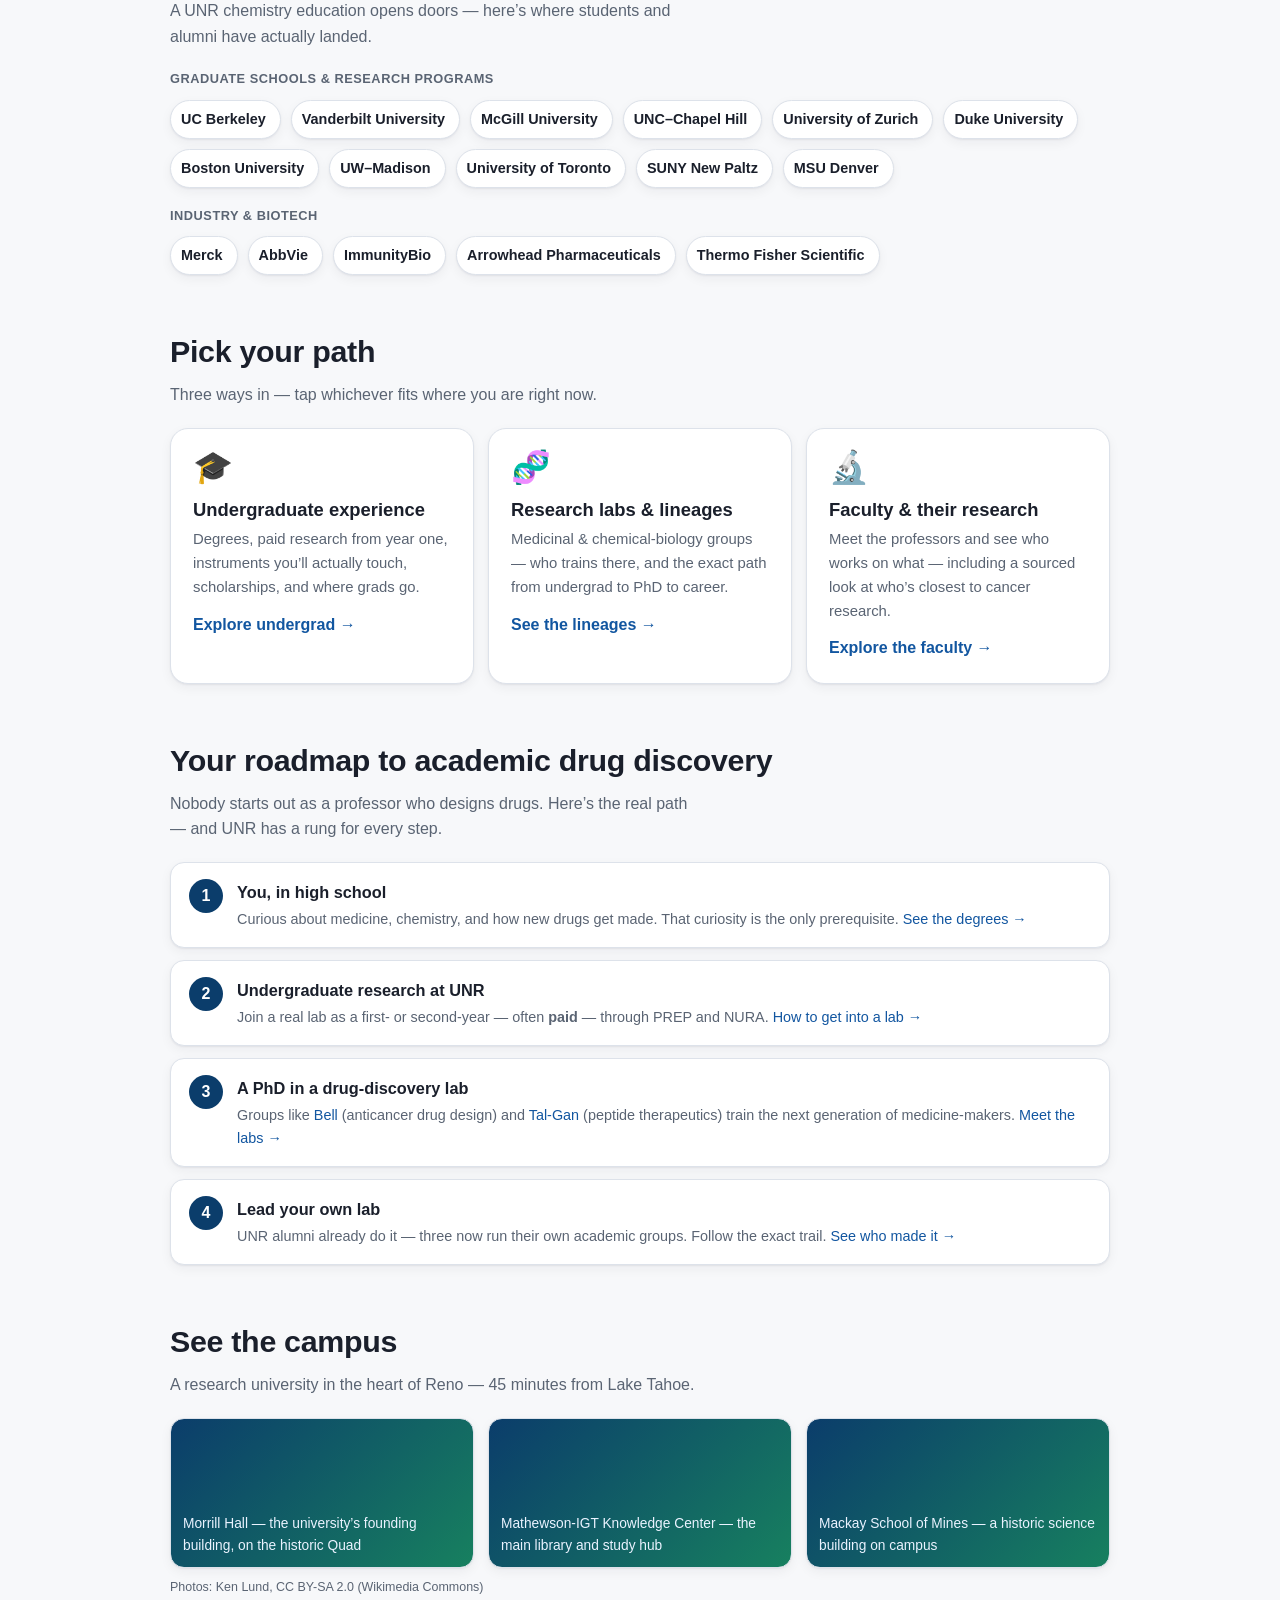
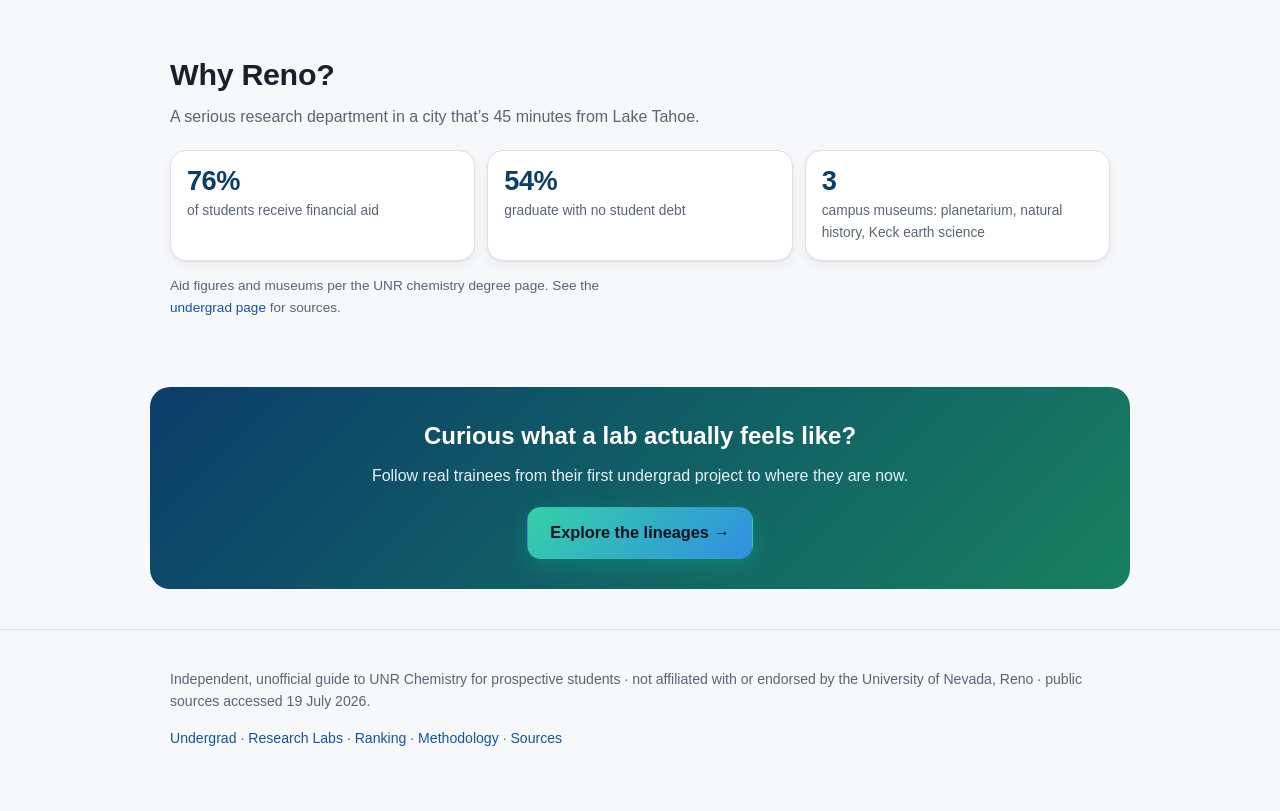
==== commit 3d0a850d: "Refocus on people, careers & real student success - Landing + undergrad: new 'Meet real UNR chemistr" ====
--- a/index.html
+++ b/index.html
@@ -40,8 +40,20 @@
   </div>
 
   <section class="section">
+    <h2>Meet real UNR chemistry students</h2>
+    <p class="sub">Not stock photos — actual students who started at UNR and went on to do research of their own. Every story links to its source.</p>
+    <div class="journeys-grid" id="journeys"></div>
+  </section>
+
+  <section class="section">
+    <h2>Where they go next</h2>
+    <p class="sub">A UNR chemistry education opens doors — here’s where students and alumni have actually landed.</p>
+    <div id="destinations"></div>
+  </section>
+
+  <section class="section">
     <h2>Pick your path</h2>
-    <p class="sub">Four ways in — tap whichever fits where you are right now.</p>
+    <p class="sub">Three ways in — tap whichever fits where you are right now.</p>
     <div class="tiles">
       <a class="tile" href="undergrad.html">
         <div class="ic">🎓</div>
@@ -56,16 +68,10 @@
         <div class="go">See the lineages →</div>
       </a>
       <a class="tile" href="ranking.html">
-        <div class="ic">🎯</div>
-        <h3>Cancer-research ranking</h3>
-        <p>Which faculty actually work on cancer — scored on a transparent rubric, sourced, and honest about the rest.</p>
-        <div class="go">Open the ranking →</div>
-      </a>
-      <a class="tile" href="methodology.html">
-        <div class="ic">🔎</div>
-        <h3>How this was built</h3>
-        <p>The scoring method and every source. No invented students, no invented faces — just verified, cited facts.</p>
-        <div class="go">Read the method →</div>
+        <div class="ic">🔬</div>
+        <h3>Faculty &amp; their research</h3>
+        <p>Meet the professors and see who works on what — including a sourced look at who’s closest to cancer research.</p>
+        <div class="go">Explore the faculty →</div>
       </a>
     </div>
   </section>
@@ -79,6 +85,12 @@
       <div class="stepcard"><div><h3>A PhD in a drug-discovery lab</h3><p>Groups like <a href="lineages.html#lab-bell">Bell</a> (anticancer drug design) and <a href="lineages.html#lab-tal-gan">Tal-Gan</a> (peptide therapeutics) train the next generation of medicine-makers. <a href="lineages.html">Meet the labs →</a></p></div></div>
       <div class="stepcard"><div><h3>Lead your own lab</h3><p>UNR alumni already do it — three now run their own academic groups. Follow the exact trail. <a href="lineages.html">See who made it →</a></p></div></div>
     </div>
+  </section>
+
+  <section class="section">
+    <h2>See the campus</h2>
+    <p class="sub">A research university in the heart of Reno — 45 minutes from Lake Tahoe.</p>
+    <div id="facilities"></div>
   </section>
 
   <section class="section">
@@ -104,5 +116,8 @@
       <p><a href="undergrad.html">Undergrad</a> · <a href="lineages.html">Research Labs</a> · <a href="ranking.html">Ranking</a> · <a href="methodology.html">Methodology</a> · <a href="sources.html">Sources</a></p>
     </div>
   </footer>
+
+  <script src="assets/people.js"></script>
+  <script src="assets/people-app.js"></script>
 </body>
 </html>
--- a/assets/styles.css
+++ b/assets/styles.css
@@ -454,6 +454,48 @@
 @keyframes fadeup { to { opacity: 1; transform: none; } }
 @media (prefers-reduced-motion: reduce) { .reveal { animation: none; opacity: 1; transform: none; } }
 
+/* Student journey cards */
+.journeys-grid { display: grid; grid-template-columns: repeat(auto-fit, minmax(260px, 1fr)); gap: 14px; }
+.journey {
+  background: var(--surface); border: 1px solid var(--border); border-radius: 16px;
+  padding: 18px; box-shadow: var(--shadow); border-top: 4px solid var(--accent);
+}
+.j-head { display: flex; flex-wrap: wrap; align-items: center; gap: 8px; }
+.j-name { font-weight: 800; font-size: 1.08rem; }
+.j-badge {
+  font-size: .66rem; font-weight: 800; text-transform: uppercase; letter-spacing: .03em;
+  background: linear-gradient(135deg, #35d0a8, #2f8fe0); color: #04121f;
+  border-radius: 999px; padding: 2px 9px;
+}
+.j-from { color: var(--text-muted); font-size: .84rem; margin: 4px 0 8px; font-weight: 600; }
+.j-did { margin: 0 0 12px; font-size: .95rem; }
+.j-next {
+  display: flex; align-items: center; gap: 9px; font-size: .95rem;
+  background: var(--surface-2); border: 1px solid var(--border); border-radius: 10px; padding: 9px 12px;
+}
+.j-next .dest-ic { width: 22px; height: 22px; border-radius: 5px; flex: 0 0 auto; }
+.j-src { margin-top: 10px; font-size: .78rem; }
+.j-src a { color: var(--text-muted); }
+
+/* Logo wall */
+.wall-h { font-size: .8rem; text-transform: uppercase; letter-spacing: .04em; color: var(--text-muted); margin: 18px 0 10px; }
+.logo-wall { display: flex; flex-wrap: wrap; gap: 10px; }
+.logo-chip {
+  display: inline-flex; align-items: center; gap: 8px;
+  background: var(--surface); border: 1px solid var(--border); border-radius: 999px;
+  padding: 7px 14px 7px 10px; font-size: .9rem; font-weight: 600; box-shadow: var(--shadow);
+}
+.logo-chip img { width: 20px; height: 20px; border-radius: 4px; }
+
+/* Facilities gallery */
+.fac-grid { display: grid; grid-template-columns: repeat(auto-fit, minmax(240px, 1fr)); gap: 14px; }
+.fac { margin: 0; border-radius: 14px; overflow: hidden; border: 1px solid var(--border); box-shadow: var(--shadow); background: var(--surface); }
+.fac img { display: block; width: 100%; height: 190px; object-fit: cover; }
+.fac.noimg { min-height: 150px; background: linear-gradient(135deg, #0b3d6b, #17805f); display: flex; align-items: flex-end; }
+.fac figcaption { padding: 10px 12px; font-size: .86rem; color: var(--text-muted); }
+.fac.noimg figcaption { color: #eaf3ff; }
+.fac-credit { margin: 10px 0 0; font-size: .78rem; color: var(--text-muted); }
+
 .hidden { display: none !important; }
 
 @media (max-width: 560px) {
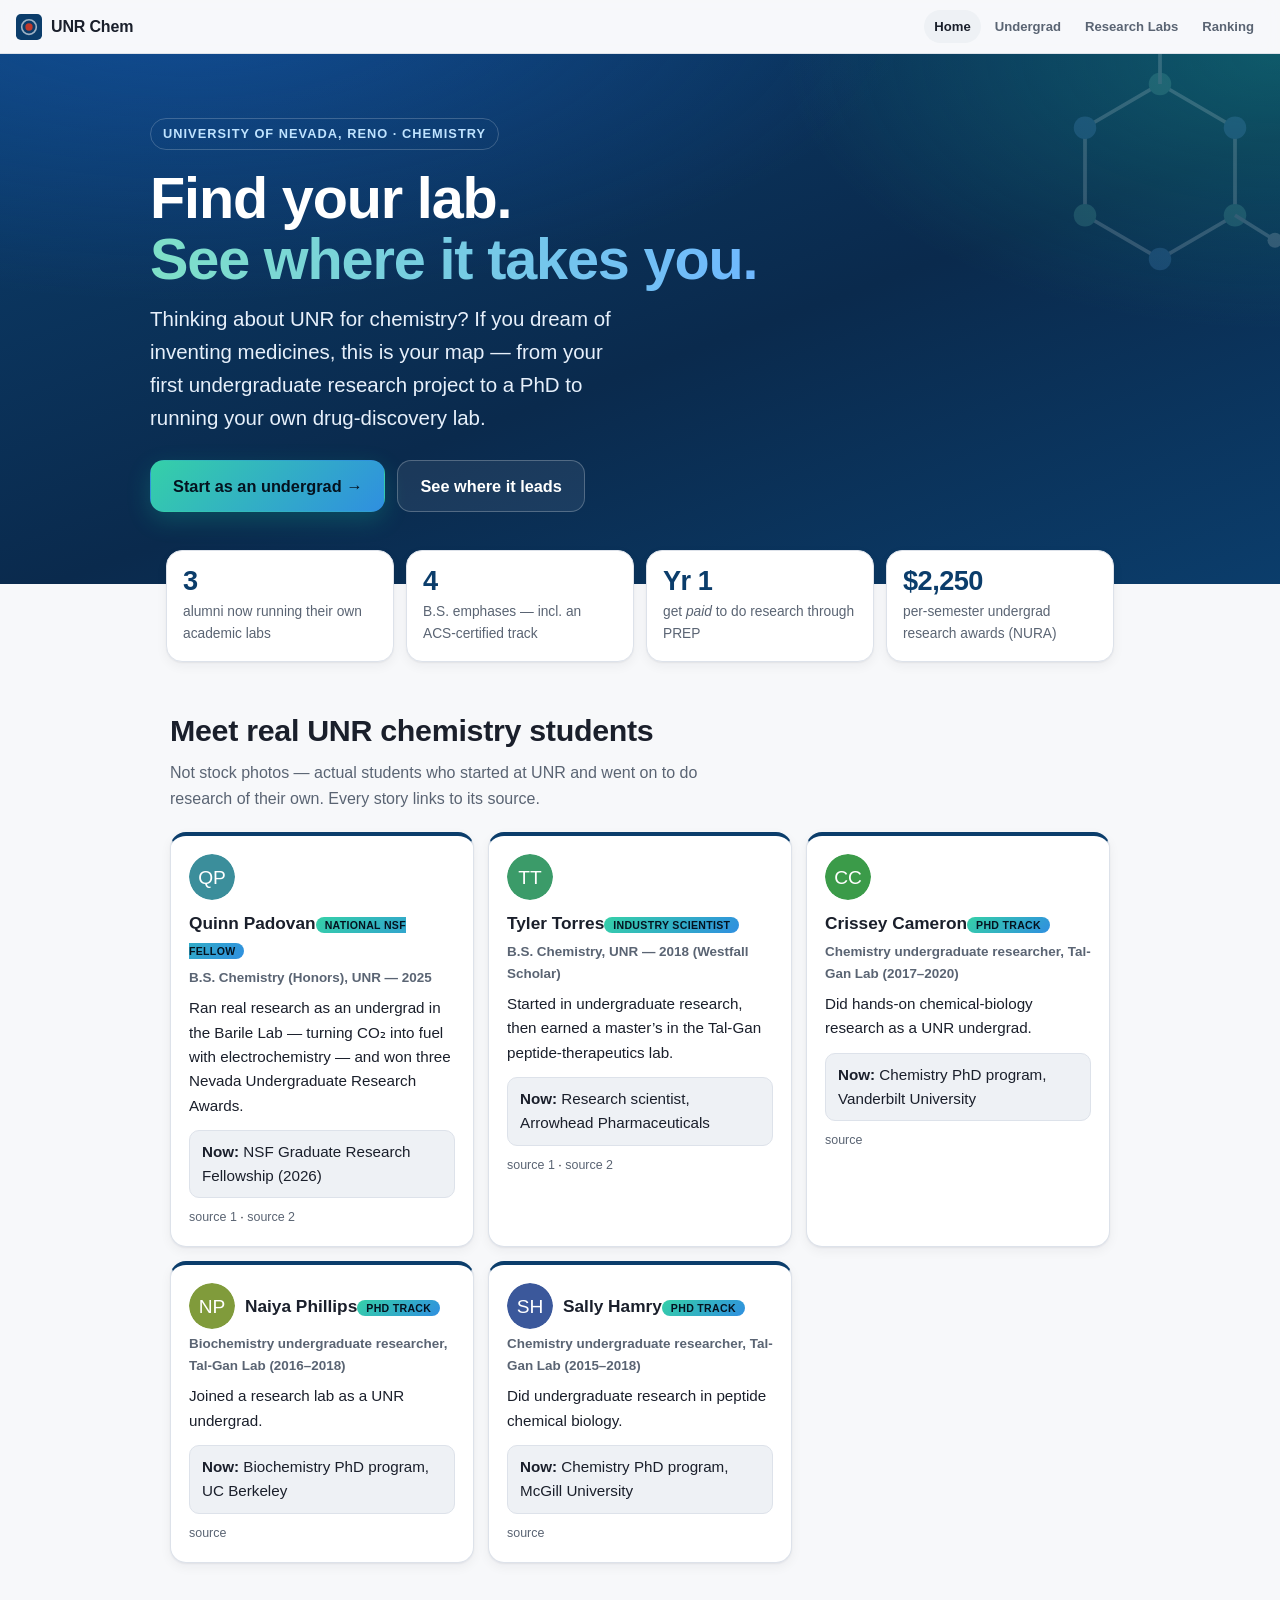
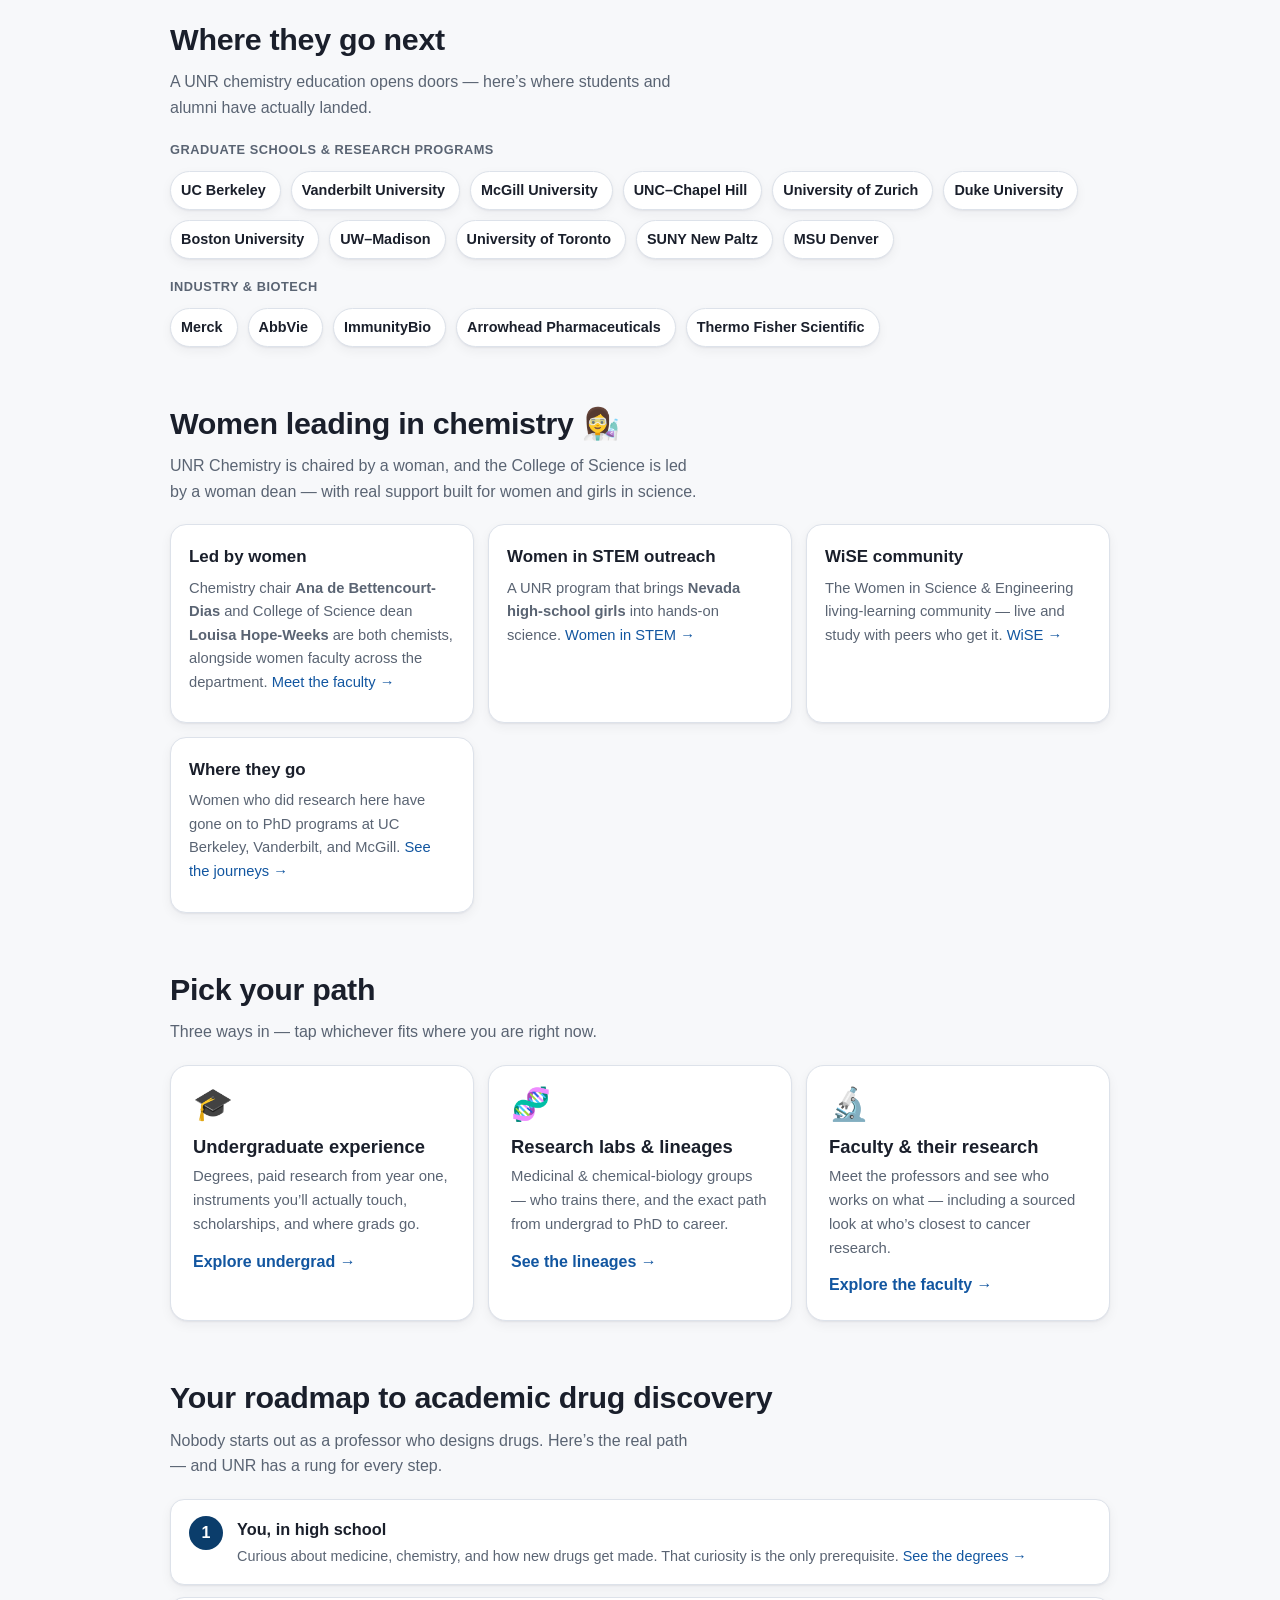
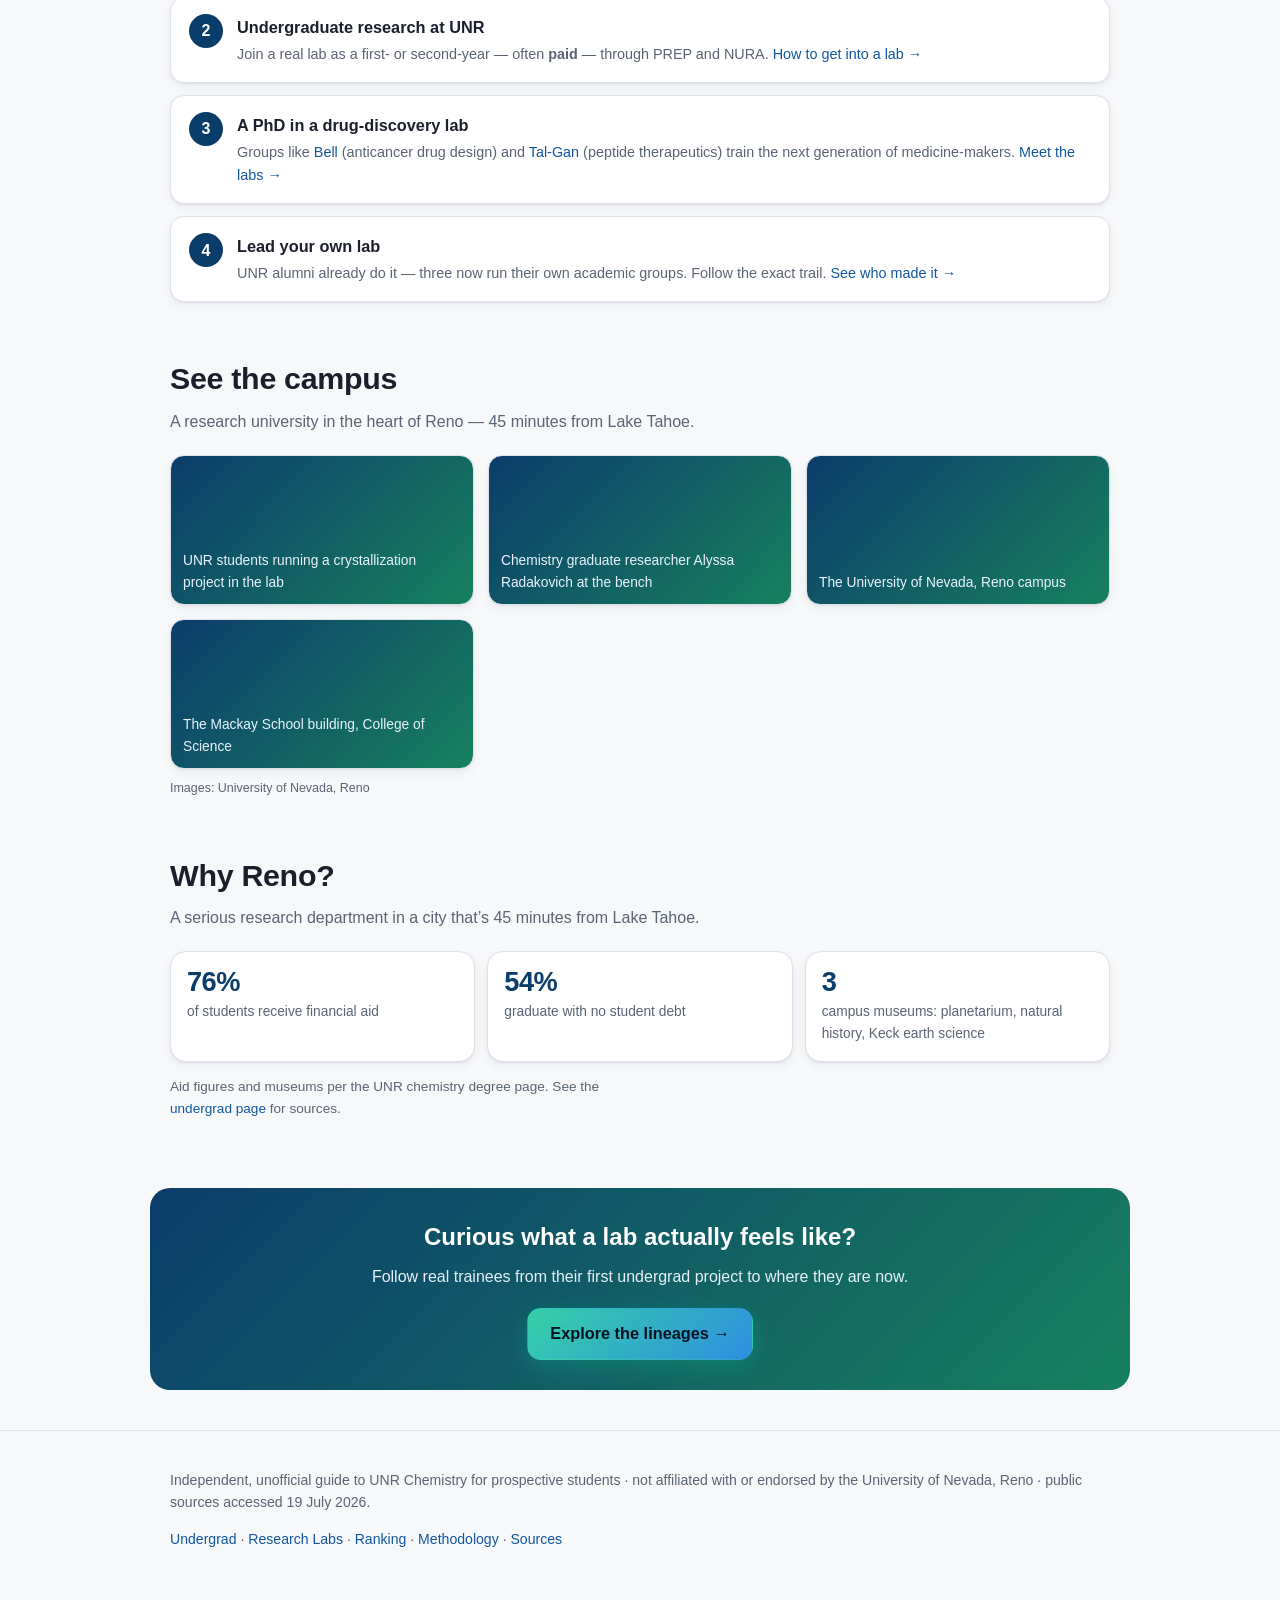
==== commit c4257573: "Clearer genealogy, more visuals, women emphasis, graduate links - Genealogy: explicit From -> At UNR" ====
--- a/index.html
+++ b/index.html
@@ -21,6 +21,19 @@
   </div>
 
   <section class="hero">
+    <svg class="hero-deco" viewBox="0 0 240 240" aria-hidden="true">
+      <g fill="none" stroke="#ffffff" stroke-width="3">
+        <polygon points="120,40 180,75 180,145 120,180 60,145 60,75" />
+        <circle cx="120" cy="40" r="9" fill="#7ee0c8" stroke="none" />
+        <circle cx="180" cy="75" r="9" fill="#6fb8ff" stroke="none" />
+        <circle cx="180" cy="145" r="9" fill="#7ee0c8" stroke="none" />
+        <circle cx="120" cy="180" r="9" fill="#6fb8ff" stroke="none" />
+        <circle cx="60" cy="145" r="9" fill="#7ee0c8" stroke="none" />
+        <circle cx="60" cy="75" r="9" fill="#6fb8ff" stroke="none" />
+        <line x1="120" y1="40" x2="120" y2="8" /><circle cx="120" cy="8" r="6" fill="#fff" stroke="none" />
+        <line x1="180" y1="145" x2="212" y2="165" /><circle cx="212" cy="165" r="6" fill="#fff" stroke="none" />
+      </g>
+    </svg>
     <div class="inner">
       <span class="eyebrow">University of Nevada, Reno · Chemistry</span>
       <h1>Find your lab.<br /><span class="grad">See where it takes you.</span></h1>
@@ -49,6 +62,17 @@
     <h2>Where they go next</h2>
     <p class="sub">A UNR chemistry education opens doors — here’s where students and alumni have actually landed.</p>
     <div id="destinations"></div>
+  </section>
+
+  <section class="section">
+    <h2>Women leading in chemistry 👩‍🔬</h2>
+    <p class="sub">UNR Chemistry is chaired by a woman, and the College of Science is led by a woman dean — with real support built for women and girls in science.</p>
+    <div class="cardgrid">
+      <div class="ucard"><h3>Led by women</h3><p>Chemistry chair <strong>Ana de Bettencourt-Dias</strong> and College of Science dean <strong>Louisa Hope-Weeks</strong> are both chemists, alongside women faculty across the department. <a href="https://www.unr.edu/chemistry/people" target="_blank" rel="noopener">Meet the faculty →</a></p></div>
+      <div class="ucard"><h3>Women in STEM outreach</h3><p>A UNR program that brings <strong>Nevada high-school girls</strong> into hands-on science. <a href="https://www.unr.edu/women-in-stem" target="_blank" rel="noopener">Women in STEM →</a></p></div>
+      <div class="ucard"><h3>WiSE community</h3><p>The Women in Science &amp; Engineering living-learning community — live and study with peers who get it. <a href="https://www.unr.edu/science/student-resources/living-learning-community-housing/wise" target="_blank" rel="noopener">WiSE →</a></p></div>
+      <div class="ucard"><h3>Where they go</h3><p>Women who did research here have gone on to PhD programs at UC Berkeley, Vanderbilt, and McGill. <a href="lineages.html">See the journeys →</a></p></div>
+    </div>
   </section>
 
   <section class="section">
--- a/assets/styles.css
+++ b/assets/styles.css
@@ -291,7 +291,19 @@
 .step.here { background: var(--accent); color: var(--accent-ink); border-color: transparent; font-weight: 600; }
 .step.after { background: transparent; }
 .step.muted { color: var(--text-muted); font-style: italic; }
+.step b { font-weight: 700; color: var(--text-muted); }
+.step.here b { color: var(--accent-ink); }
 .sep { color: var(--text-muted); }
+a.own-lab { text-decoration: none; }
+a.own-lab:hover { filter: brightness(1.08); text-decoration: none; }
+.path-story { margin: 8px 0 0; font-size: .92rem; color: var(--text); font-style: italic; opacity: .92; }
+
+/* Legend / chrome above a lineage tree */
+.legend { font-size: .85rem; color: var(--text-muted); background: var(--surface-2); border: 1px solid var(--border); border-radius: 10px; padding: 9px 12px; margin: 0 0 14px; line-height: 1.8; }
+.lg { font-weight: 800; border-radius: 6px; padding: 1px 7px; margin: 0 1px; color: #fff; font-size: .74rem; text-transform: uppercase; letter-spacing: .02em; }
+.lg-from { background: var(--tier-none); }
+.lg-at { background: var(--accent); }
+.lg-now { background: var(--tier-indirect); color: #241a00; }
 
 .members { display: grid; grid-template-columns: repeat(auto-fill, minmax(220px, 1fr)); gap: 12px; }
 .member { display: flex; gap: 12px; align-items: center; padding: 8px; border: 1px solid var(--border); border-radius: 10px; background: var(--surface-2); }
@@ -351,7 +363,8 @@
     radial-gradient(900px 500px at 100% 0%, #17b39a55, transparent 55%),
     linear-gradient(160deg, #0b3d6b 0%, #0a2a4d 55%, #0b3d6b 100%);
 }
-.hero .inner { max-width: var(--maxw); margin: 0 auto; }
+.hero .inner { max-width: var(--maxw); margin: 0 auto; position: relative; z-index: 1; }
+.hero-deco { position: absolute; right: -30px; top: -20px; width: min(300px, 55vw); opacity: .16; pointer-events: none; }
 .hero .eyebrow {
   display: inline-block; font-size: .8rem; font-weight: 700; letter-spacing: .08em;
   text-transform: uppercase; color: #bfe3ff;
@@ -460,7 +473,8 @@
   background: var(--surface); border: 1px solid var(--border); border-radius: 16px;
   padding: 18px; box-shadow: var(--shadow); border-top: 4px solid var(--accent);
 }
-.j-head { display: flex; flex-wrap: wrap; align-items: center; gap: 8px; }
+.j-head { display: flex; flex-wrap: wrap; align-items: center; gap: 10px; }
+.j-avatar { width: 46px; height: 46px; border-radius: 50%; flex: 0 0 auto; }
 .j-name { font-weight: 800; font-size: 1.08rem; }
 .j-badge {
   font-size: .66rem; font-weight: 800; text-transform: uppercase; letter-spacing: .03em;
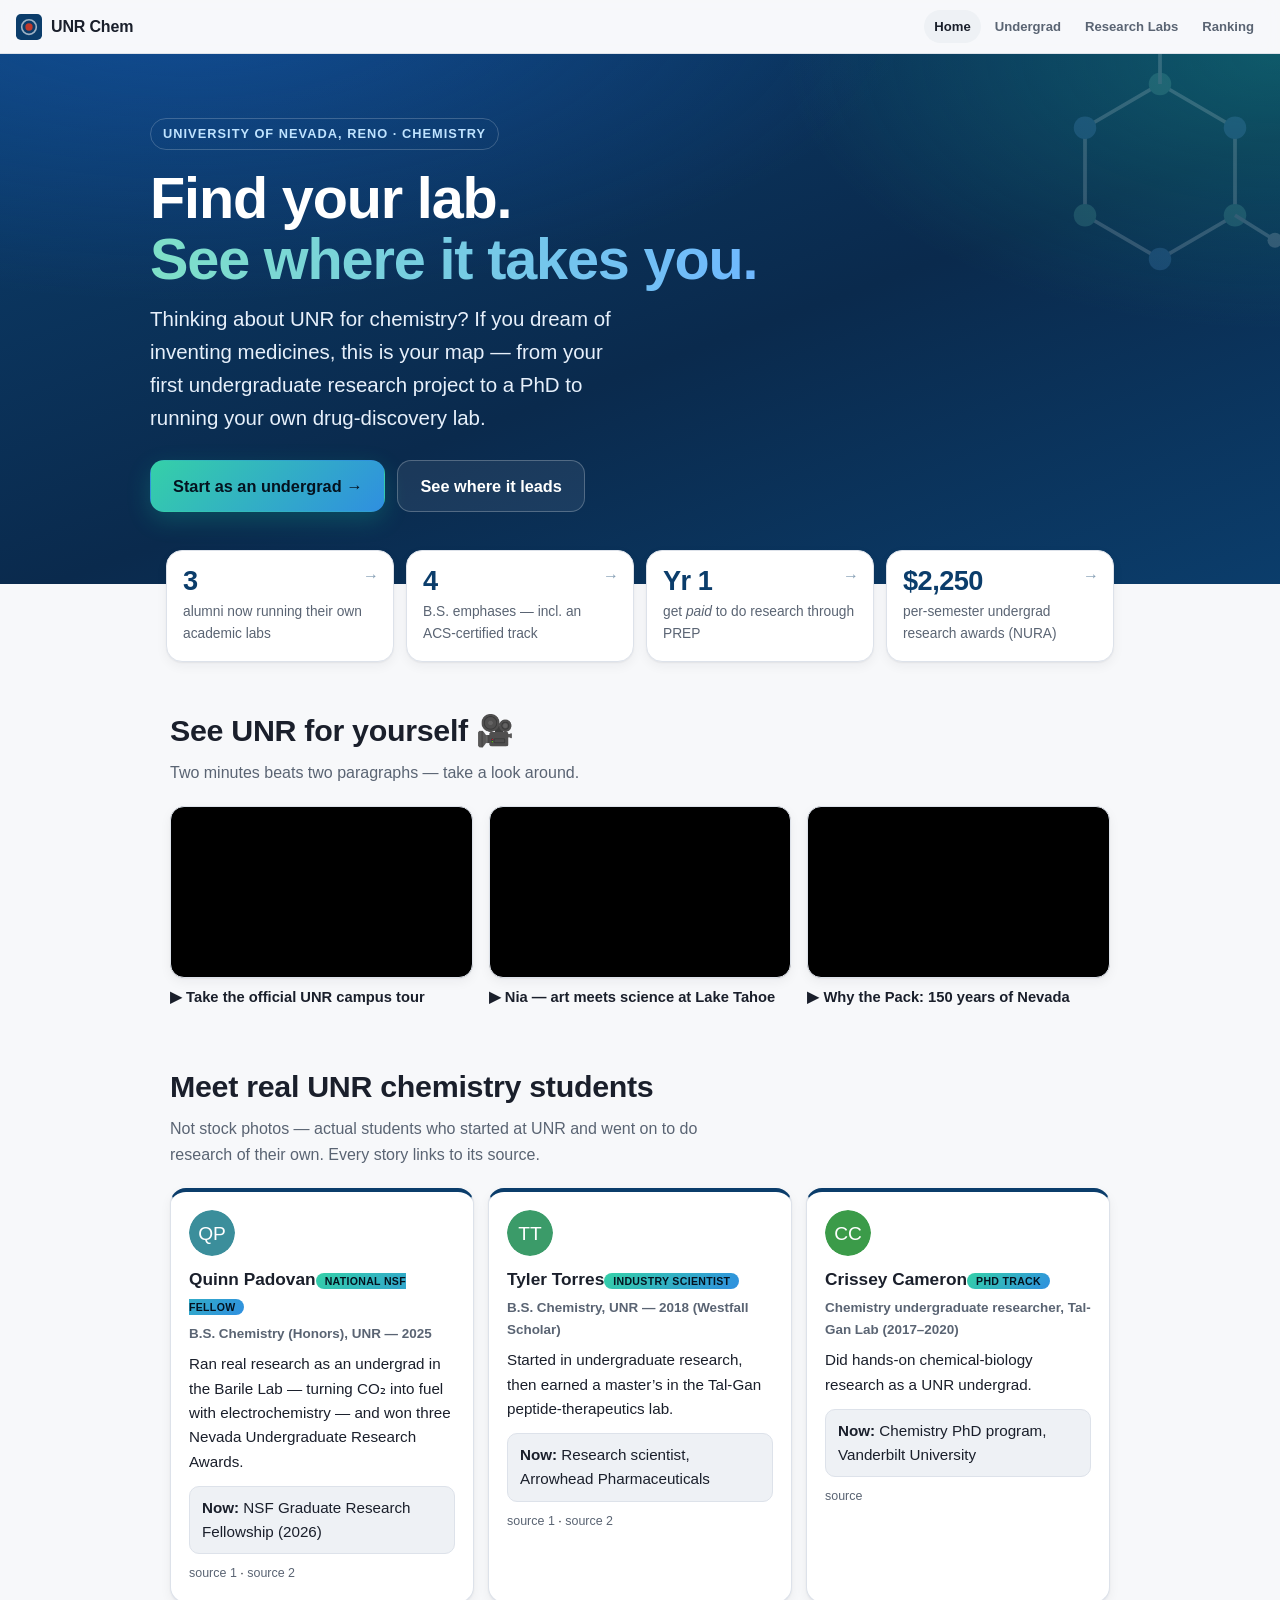
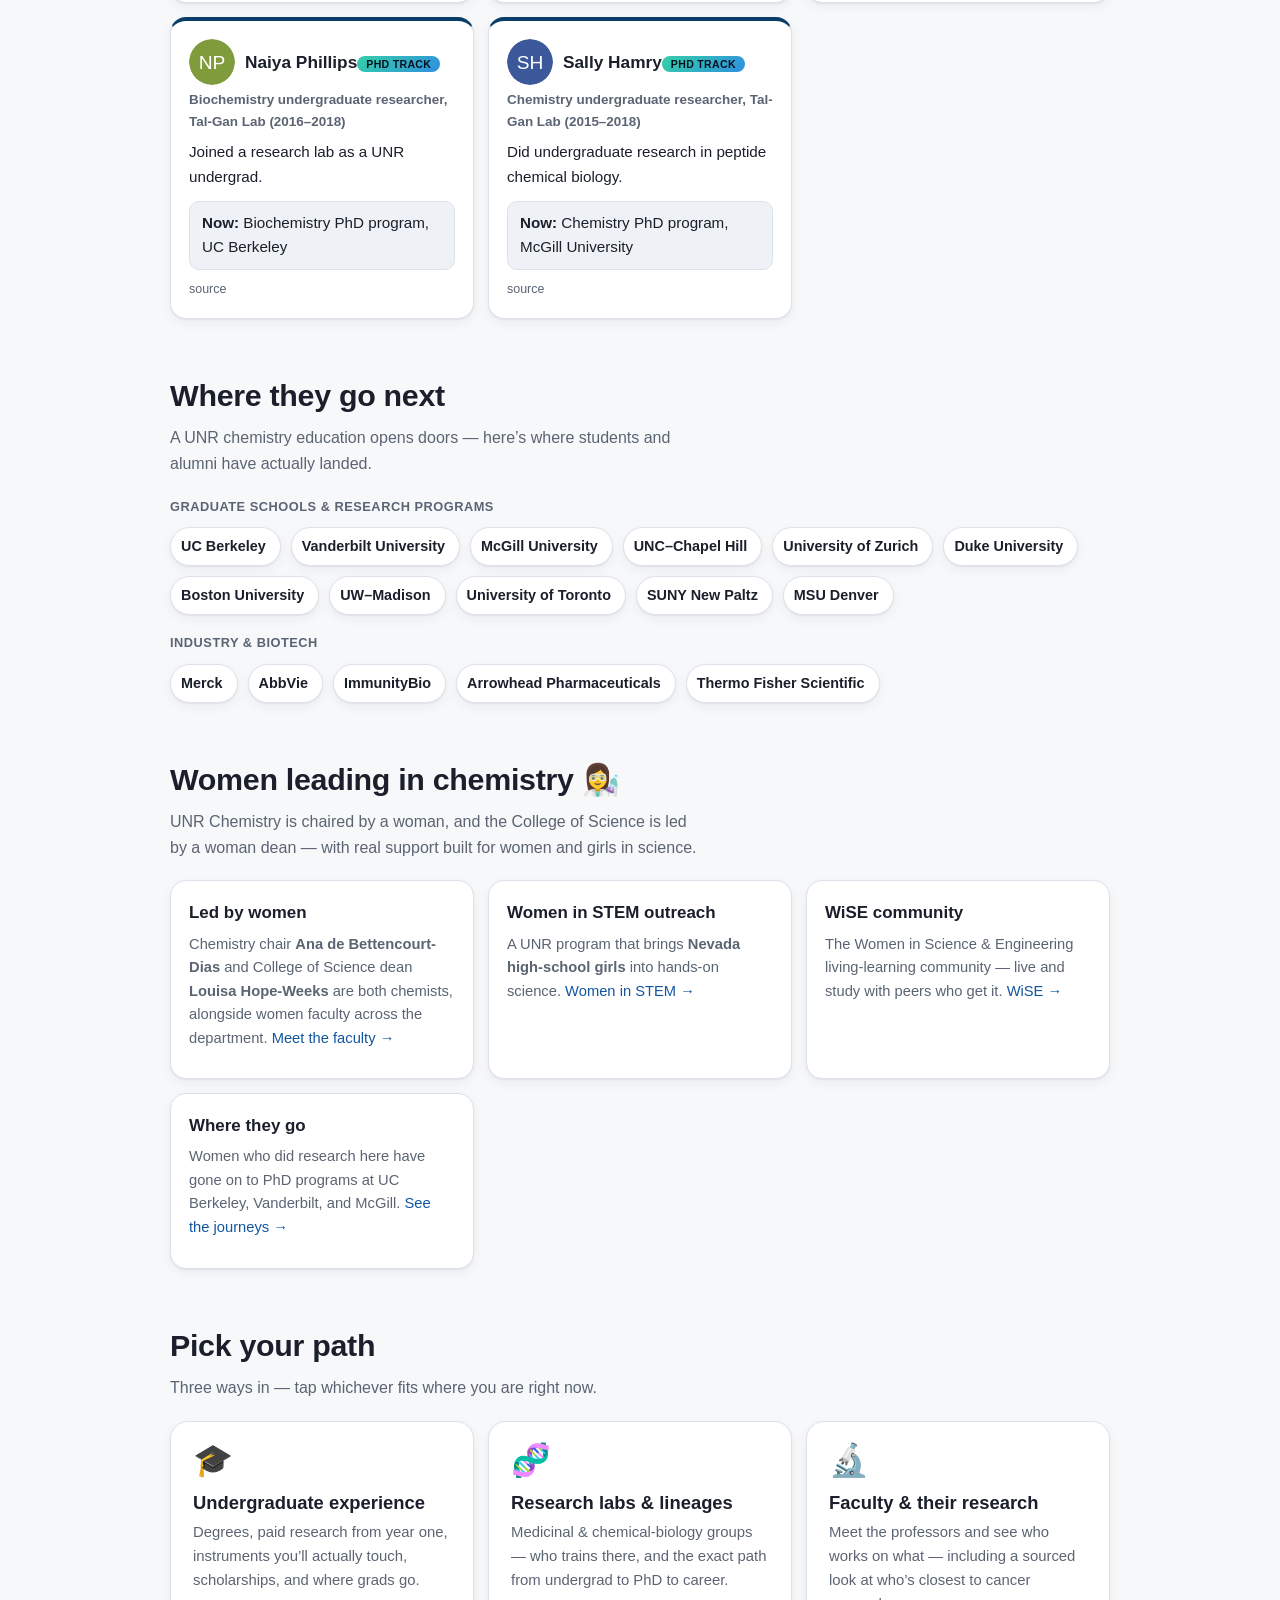
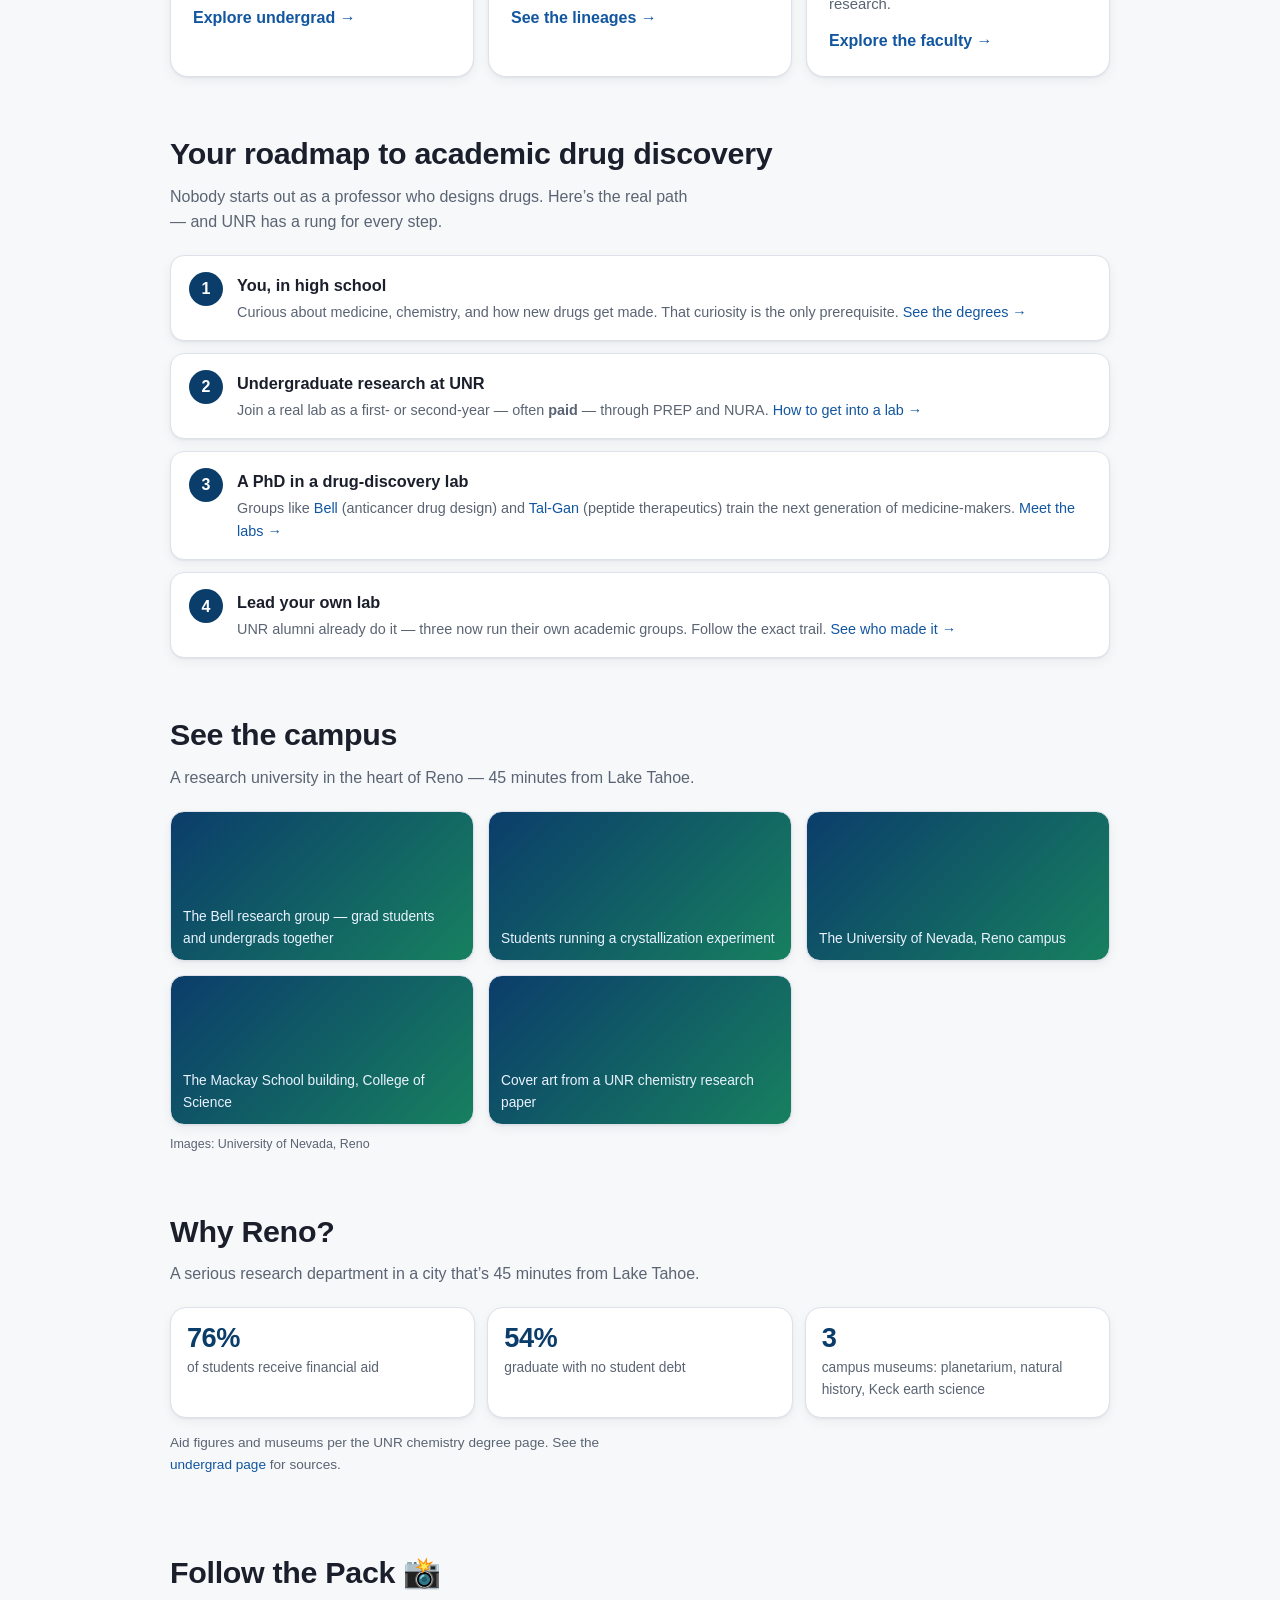
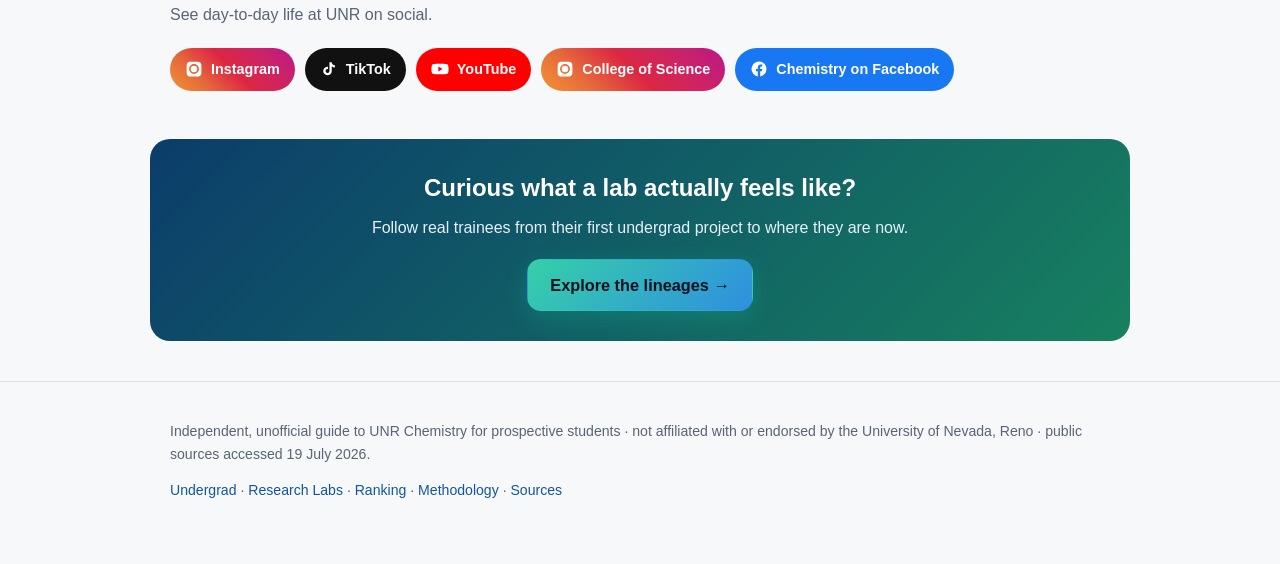
==== commit 46839816: "Make it fun & visual for a younger audience - Embed 3 official UNR YouTube videos (campus tour, stud" ====
--- a/index.html
+++ b/index.html
@@ -46,11 +46,17 @@
   </section>
 
   <div class="stats">
-    <div class="stat reveal"><div class="num">3</div><div class="lbl">alumni now running their own academic labs</div></div>
-    <div class="stat reveal"><div class="num">4</div><div class="lbl">B.S. emphases — incl. an ACS-certified track</div></div>
-    <div class="stat reveal"><div class="num">Yr 1</div><div class="lbl">get <em>paid</em> to do research through PREP</div></div>
-    <div class="stat reveal"><div class="num">$2,250</div><div class="lbl">per-semester undergrad research awards (NURA)</div></div>
+    <a class="stat reveal" href="lineages.html"><div class="num">3</div><div class="lbl">alumni now running their own academic labs</div></a>
+    <a class="stat reveal" href="undergrad.html#degrees"><div class="num">4</div><div class="lbl">B.S. emphases — incl. an ACS-certified track</div></a>
+    <a class="stat reveal" href="undergrad.html#research"><div class="num">Yr 1</div><div class="lbl">get <em>paid</em> to do research through PREP</div></a>
+    <a class="stat reveal" href="undergrad.html#research"><div class="num">$2,250</div><div class="lbl">per-semester undergrad research awards (NURA)</div></a>
   </div>
+
+  <section class="section">
+    <h2>See UNR for yourself 🎥</h2>
+    <p class="sub">Two minutes beats two paragraphs — take a look around.</p>
+    <div id="videos"></div>
+  </section>
 
   <section class="section">
     <h2>Meet real UNR chemistry students</h2>
@@ -128,6 +134,12 @@
     <p class="sub" style="margin-top:14px;font-size:.85rem;">Aid figures and museums per the UNR chemistry degree page. See the <a href="undergrad.html">undergrad page</a> for sources.</p>
   </section>
 
+  <section class="section">
+    <h2>Follow the Pack 📸</h2>
+    <p class="sub">See day-to-day life at UNR on social.</p>
+    <div id="socials"></div>
+  </section>
+
   <div class="cta-band">
     <h2>Curious what a lab actually feels like?</h2>
     <p>Follow real trainees from their first undergrad project to where they are now.</p>
--- a/assets/styles.css
+++ b/assets/styles.css
@@ -510,6 +510,49 @@
 .fac.noimg figcaption { color: #eaf3ff; }
 .fac-credit { margin: 10px 0 0; font-size: .78rem; color: var(--text-muted); }
 
+/* Video embeds */
+.video-grid { display: grid; grid-template-columns: repeat(auto-fit, minmax(280px, 1fr)); gap: 16px; }
+.video { margin: 0; }
+.video-frame { position: relative; padding-top: 56.25%; border-radius: 14px; overflow: hidden; border: 1px solid var(--border); box-shadow: var(--shadow); background: #000; }
+.video-frame iframe { position: absolute; inset: 0; width: 100%; height: 100%; }
+.video figcaption { margin-top: 8px; font-weight: 700; font-size: .92rem; }
+
+/* Social bar */
+.social-bar { display: flex; flex-wrap: wrap; gap: 10px; }
+.social { display: inline-flex; align-items: center; gap: 8px; padding: 10px 15px; border-radius: 999px; color: #fff; font-weight: 700; font-size: .9rem; transition: transform .12s ease, filter .12s ease; }
+.social:hover { text-decoration: none; filter: brightness(1.09); transform: translateY(-2px); }
+.social svg { display: block; }
+.social-instagram { background: linear-gradient(45deg, #f09433, #e6683c, #dc2743, #cc2366, #bc1888); }
+.social-tiktok { background: #111; }
+.social-youtube { background: #ff0000; }
+.social-facebook { background: #1877f2; }
+
+/* Colorful icon link pills (replaces flat text links in lineages) */
+.ln-links { gap: 8px; }
+.ilink { display: inline-flex; align-items: center; gap: 5px; background: var(--surface-2); border: 1px solid var(--border); border-radius: 999px; padding: 4px 11px; font-size: .84rem; font-weight: 600; color: var(--link); transition: transform .12s ease, border-color .12s ease; }
+.ilink:hover { text-decoration: none; border-color: var(--accent); transform: translateY(-1px); }
+.ilink .ic { font-size: .95rem; }
+
+/* Team photo on a lab card */
+.team-photo { margin: 14px 0 0; border-radius: 14px; overflow: hidden; border: 1px solid var(--border); box-shadow: var(--shadow); }
+.team-photo img { display: block; width: 100%; max-height: 300px; object-fit: cover; }
+.team-photo.noimg { min-height: 120px; background: linear-gradient(135deg, #0b3d6b, #17805f); }
+.team-photo figcaption { padding: 8px 12px; font-size: .85rem; color: var(--text-muted); }
+
+/* Named undergrads */
+.ug-names { margin-top: 9px; }
+.ug-names b { font-size: .82rem; }
+.chip-sm { display: inline-block; background: var(--surface); border: 1px solid var(--border); border-radius: 999px; padding: 2px 10px; font-size: .82rem; font-weight: 600; margin: 3px 3px 0 0; }
+
+/* Clickable cards (stat tiles, degree cards, step cards) */
+a.stat, a.ucard, a.stepcard { text-decoration: none; color: inherit; cursor: pointer; }
+a.stat:hover, a.ucard:hover, a.stepcard:hover { text-decoration: none; transform: translateY(-3px); border-color: var(--accent); box-shadow: 0 12px 30px rgba(16, 24, 40, .13); }
+a.stat { position: relative; }
+a.stat::after { content: "→"; position: absolute; top: 12px; right: 14px; color: var(--accent); font-weight: 800; opacity: .5; }
+@media (prefers-color-scheme: dark) { a.stat::after { color: var(--link); } }
+a.stepcard { transition: transform .14s ease, box-shadow .14s ease, border-color .14s ease; }
+a.stepcard .go-affordance { color: var(--link); font-weight: 700; font-size: .85rem; margin-top: 6px; display: inline-block; }
+
 .hidden { display: none !important; }
 
 @media (max-width: 560px) {
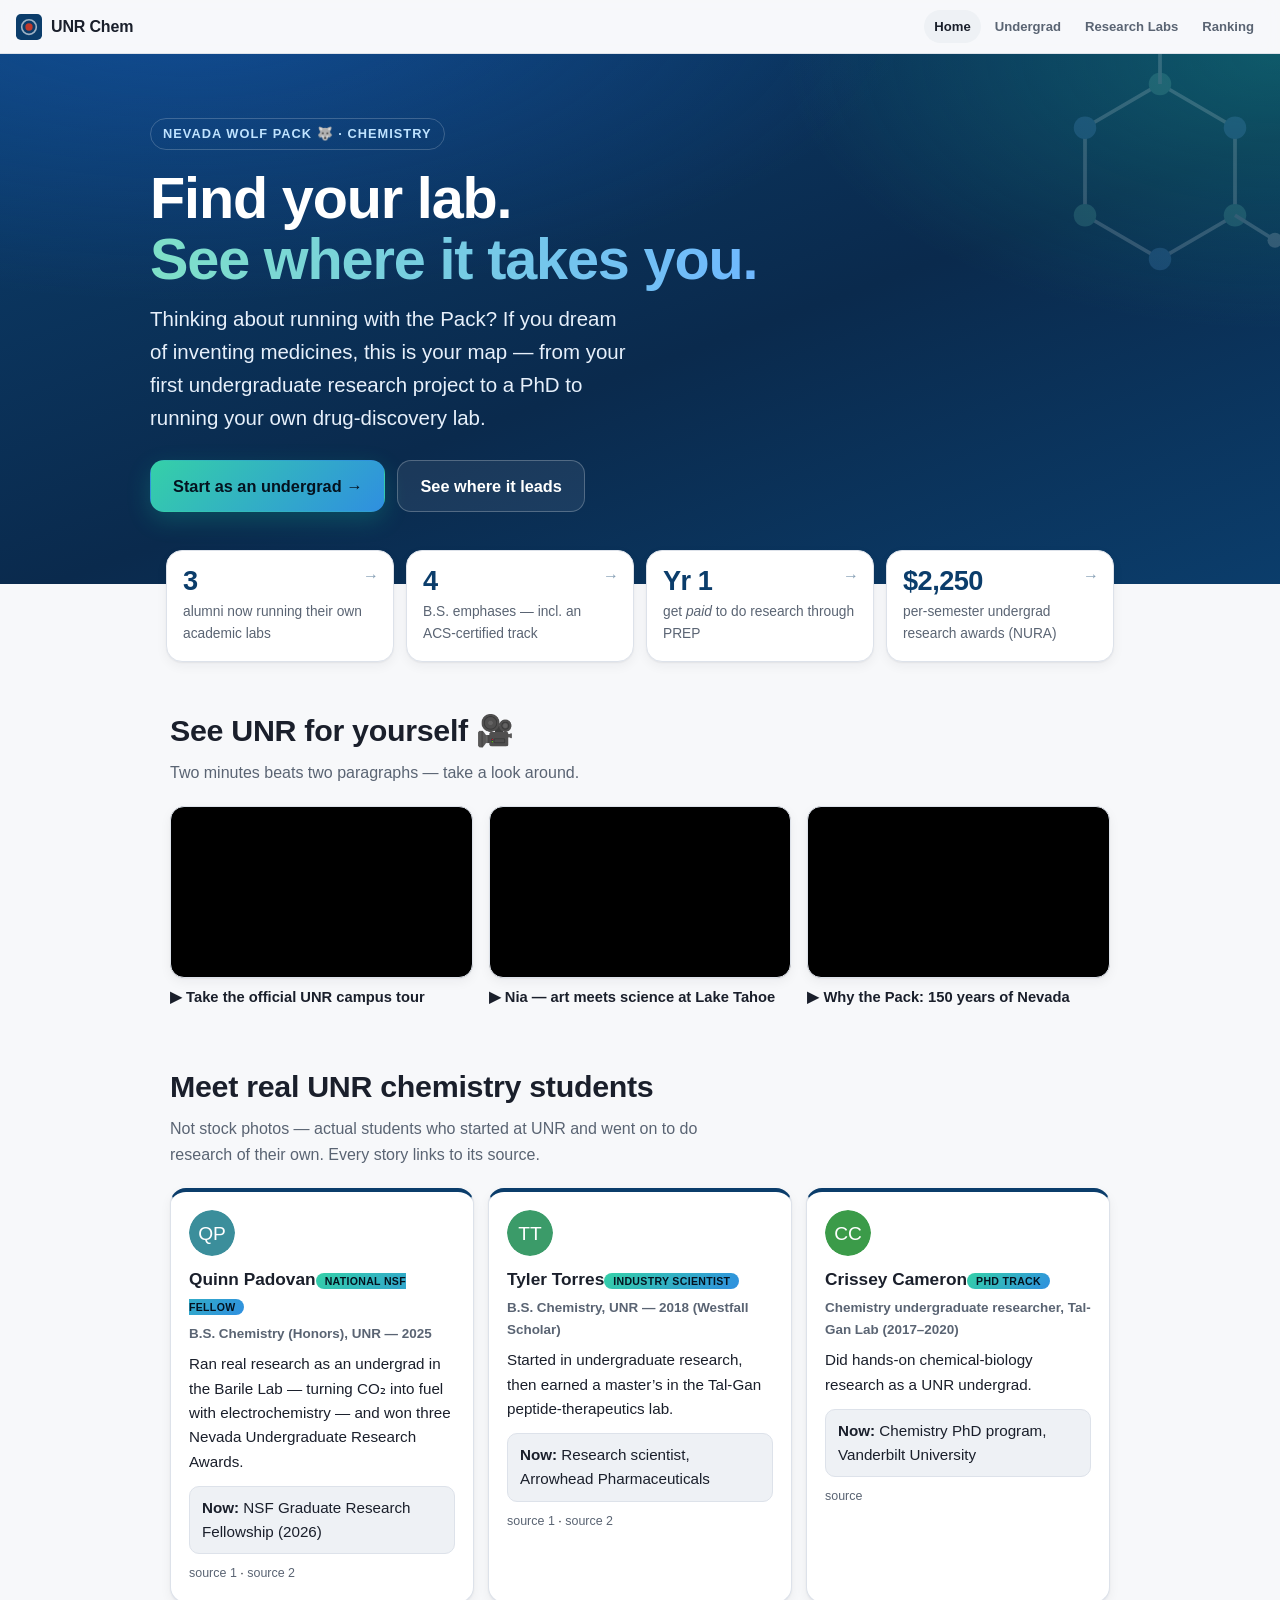
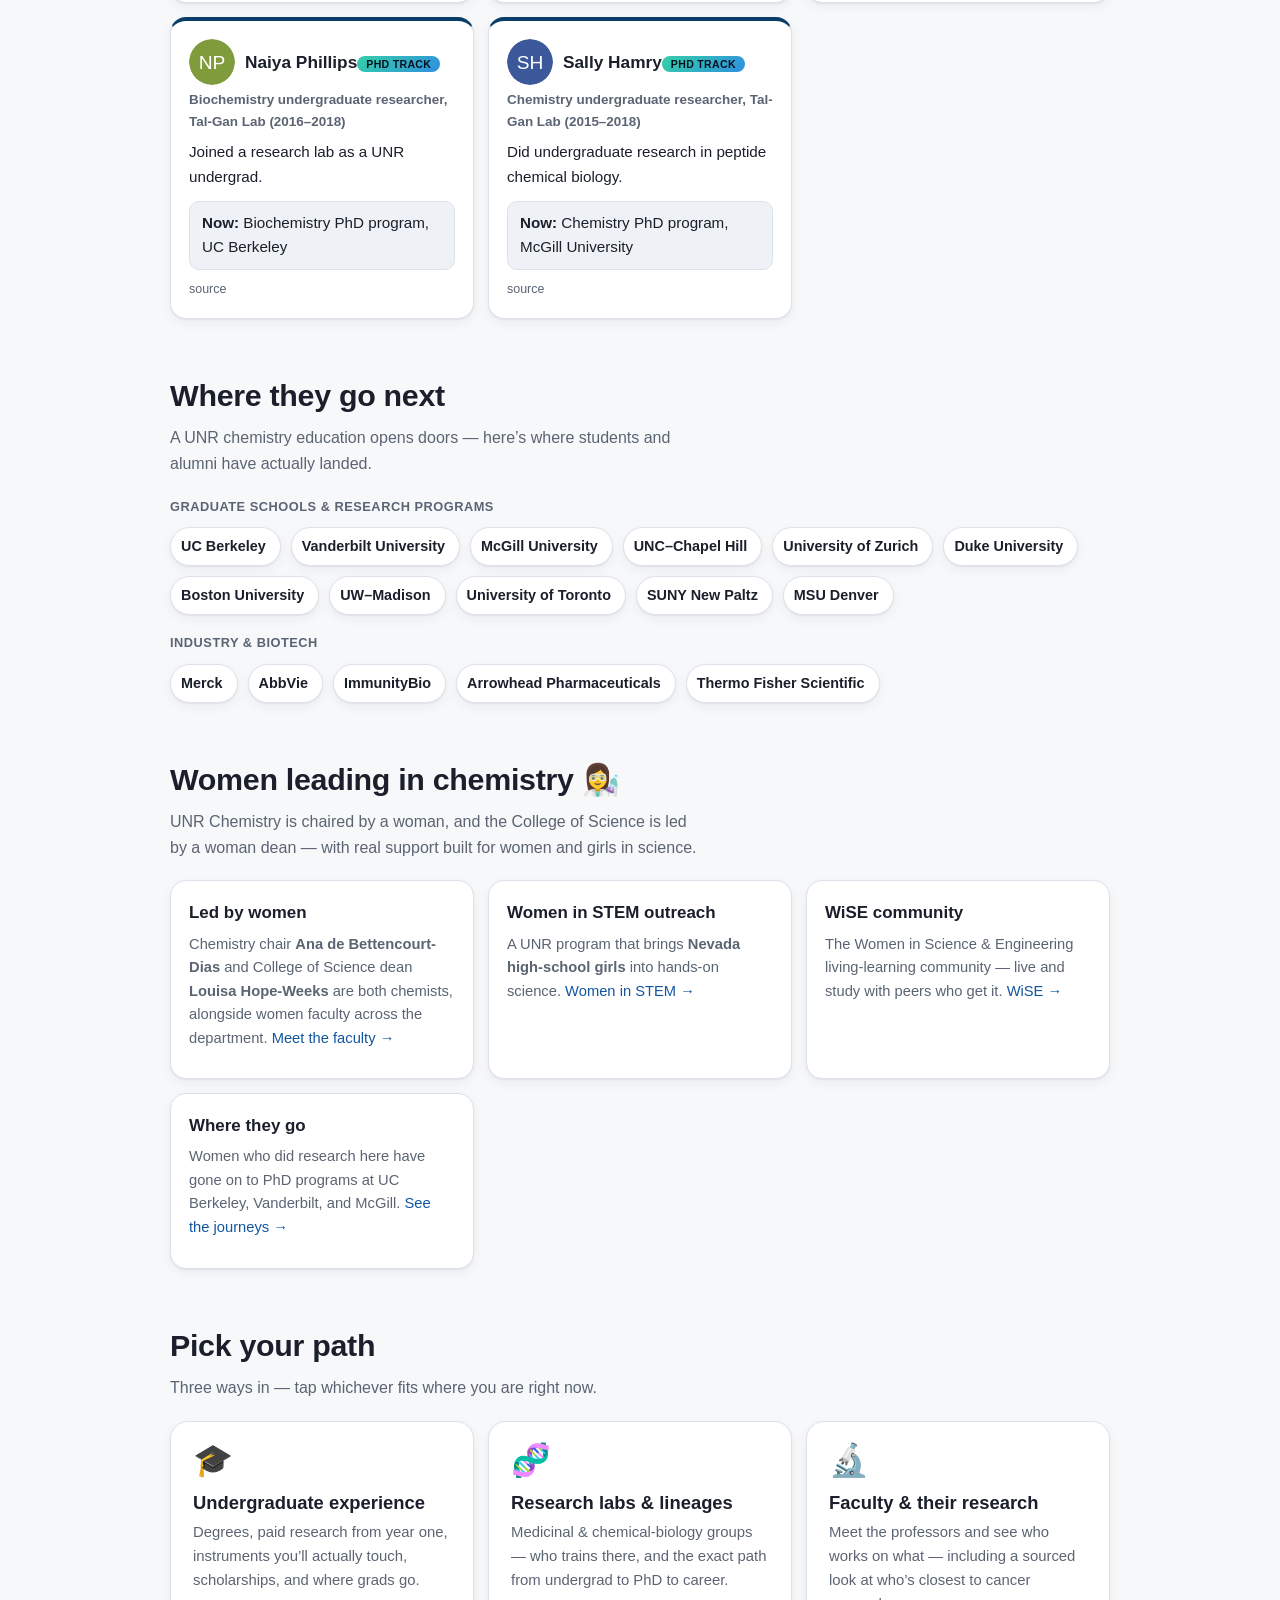
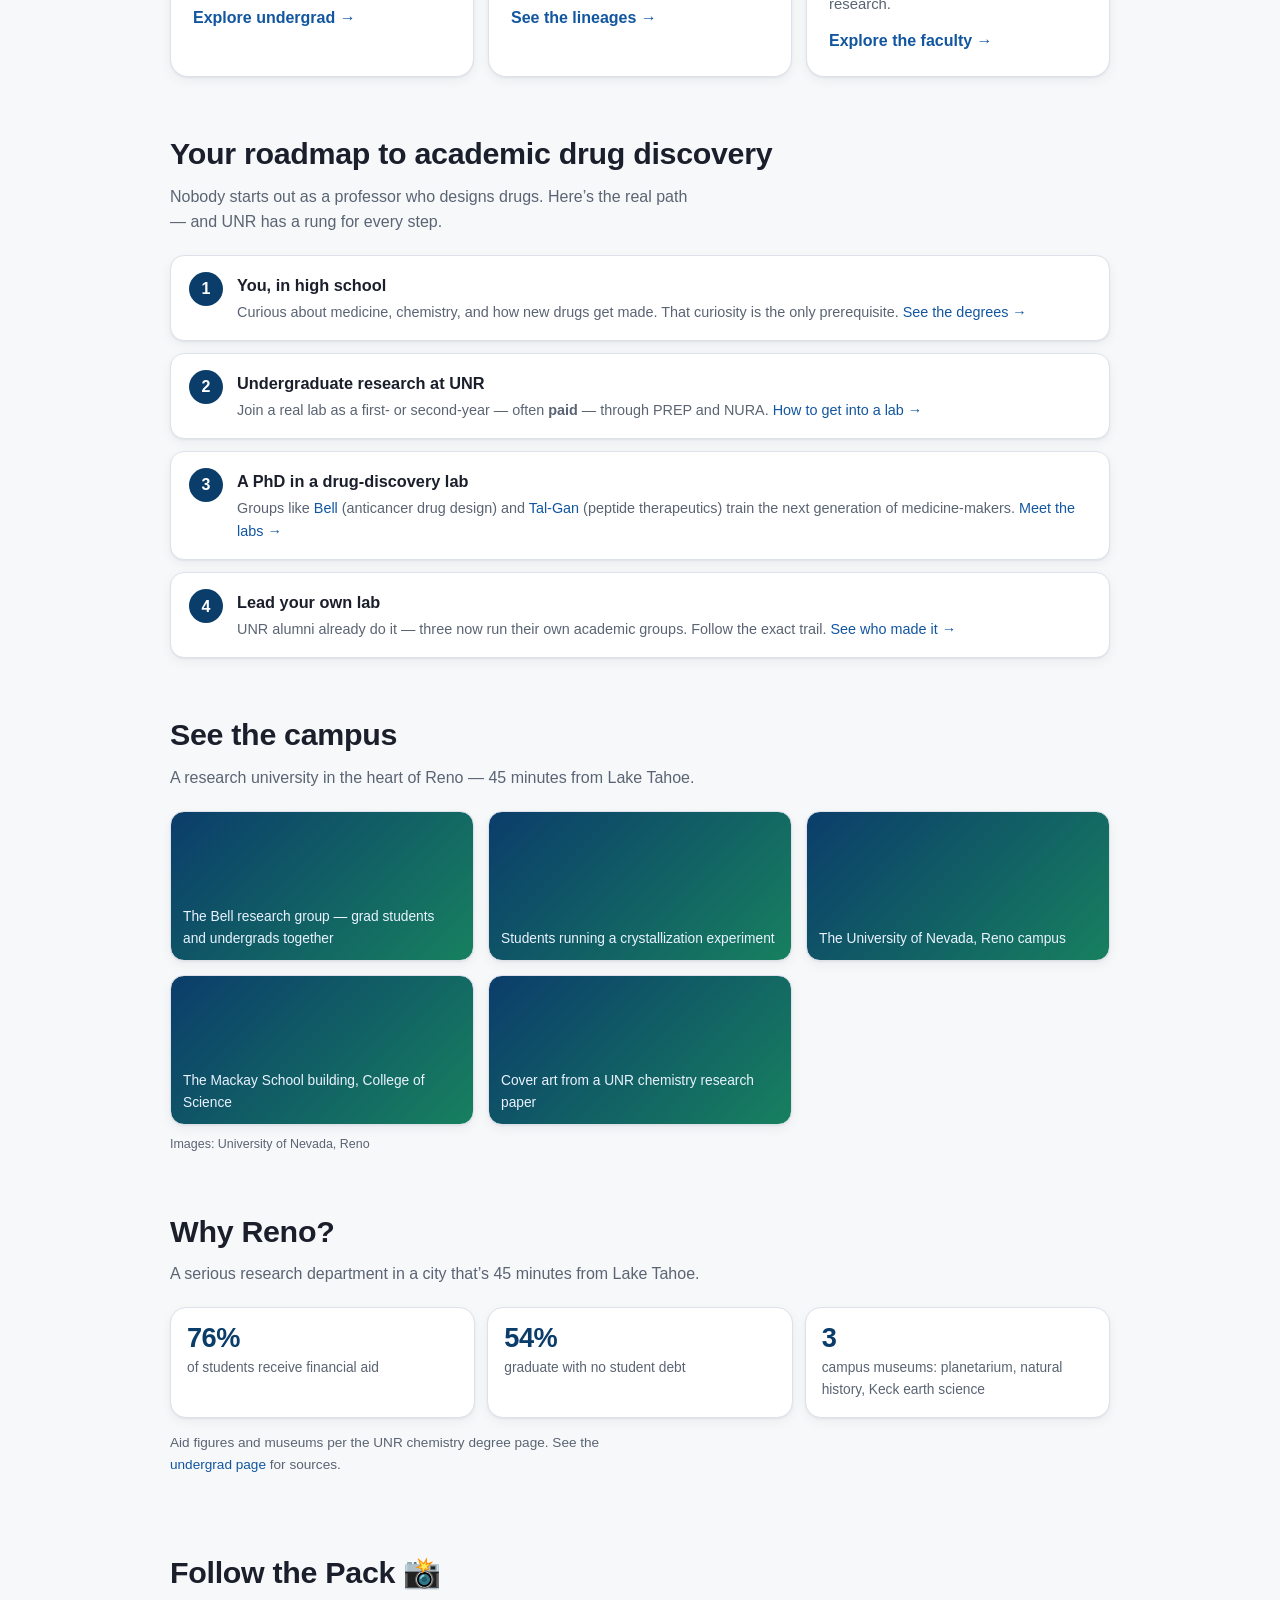
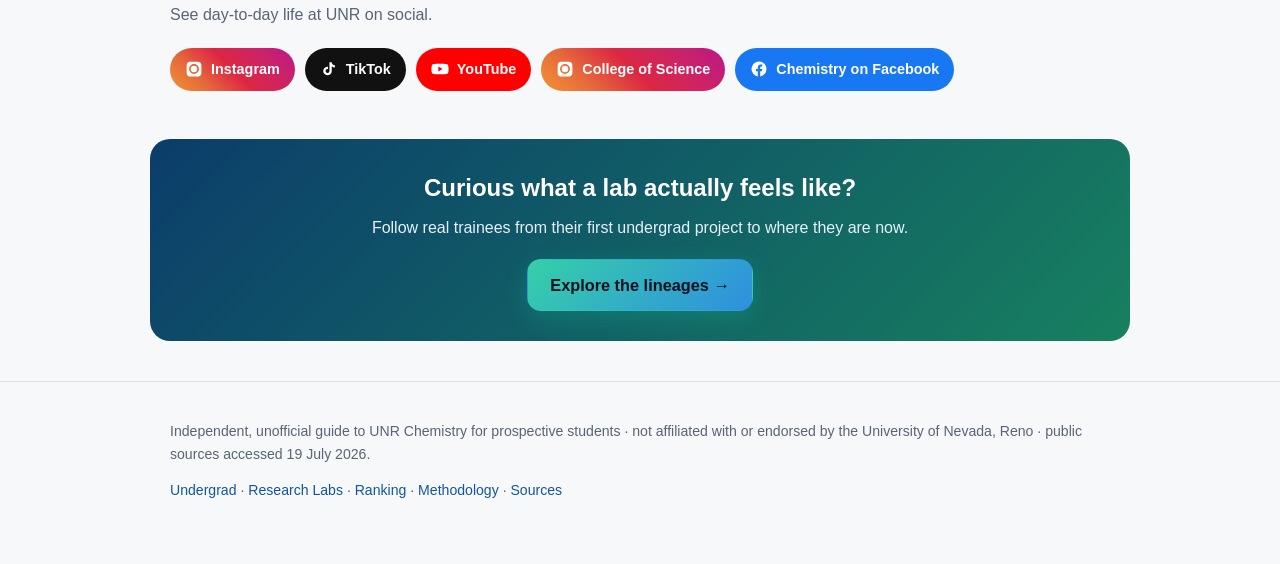
==== commit 3a6364ac: "Research-first copy, more Wolf Pack, and an honest reality-check - Rewrote the undergrad hero for re" ====
--- a/index.html
+++ b/index.html
@@ -35,9 +35,9 @@
       </g>
     </svg>
     <div class="inner">
-      <span class="eyebrow">University of Nevada, Reno · Chemistry</span>
+      <span class="eyebrow">Nevada Wolf Pack 🐺 · Chemistry</span>
       <h1>Find your lab.<br /><span class="grad">See where it takes you.</span></h1>
-      <p class="lede">Thinking about UNR for chemistry? If you dream of inventing medicines, this is your map — from your first undergraduate research project to a PhD to running your own drug-discovery lab.</p>
+      <p class="lede">Thinking about running with the Pack? If you dream of inventing medicines, this is your map — from your first undergraduate research project to a PhD to running your own drug-discovery lab.</p>
       <div class="cta-row">
         <a class="btn btn-primary" href="undergrad.html">Start as an undergrad →</a>
         <a class="btn btn-ghost" href="#roadmap">See where it leads</a>
--- a/assets/styles.css
+++ b/assets/styles.css
@@ -305,6 +305,17 @@
 .lg-at { background: var(--accent); }
 .lg-now { background: var(--tier-indirect); color: #241a00; }
 
+/* UNR-undergrad-to-researcher spotlight */
+.uga { margin: 18px 0; padding: 16px 18px; border-radius: 16px; border: 2px solid color-mix(in srgb, var(--tier-indirect) 45%, var(--border)); background: color-mix(in srgb, var(--tier-indirect) 12%, var(--surface)); }
+.uga-h { margin-top: 0; margin-bottom: 4px; color: var(--text); font-size: 1rem; text-transform: none; letter-spacing: 0; }
+.uga-sub { margin: 0 0 14px; font-size: .93rem; color: var(--text-muted); }
+.uga-grid { display: grid; grid-template-columns: repeat(auto-fit, minmax(250px, 1fr)); gap: 12px; }
+.uga-card { background: var(--surface); border: 1px solid var(--border); border-radius: 12px; padding: 13px 15px; box-shadow: var(--shadow); }
+.uga-name { font-weight: 800; font-size: 1.05rem; margin-bottom: 8px; }
+.uga-card .steps { gap: 6px; }
+.uga-card .dest-ic { width: 18px; height: 18px; border-radius: 4px; vertical-align: middle; margin-right: 3px; }
+.pubs li a { color: var(--link); }
+
 .members { display: grid; grid-template-columns: repeat(auto-fill, minmax(220px, 1fr)); gap: 12px; }
 .member { display: flex; gap: 12px; align-items: center; padding: 8px; border: 1px solid var(--border); border-radius: 10px; background: var(--surface-2); }
 .member-detail { color: var(--text-muted); font-size: .85rem; margin-top: 2px; }
